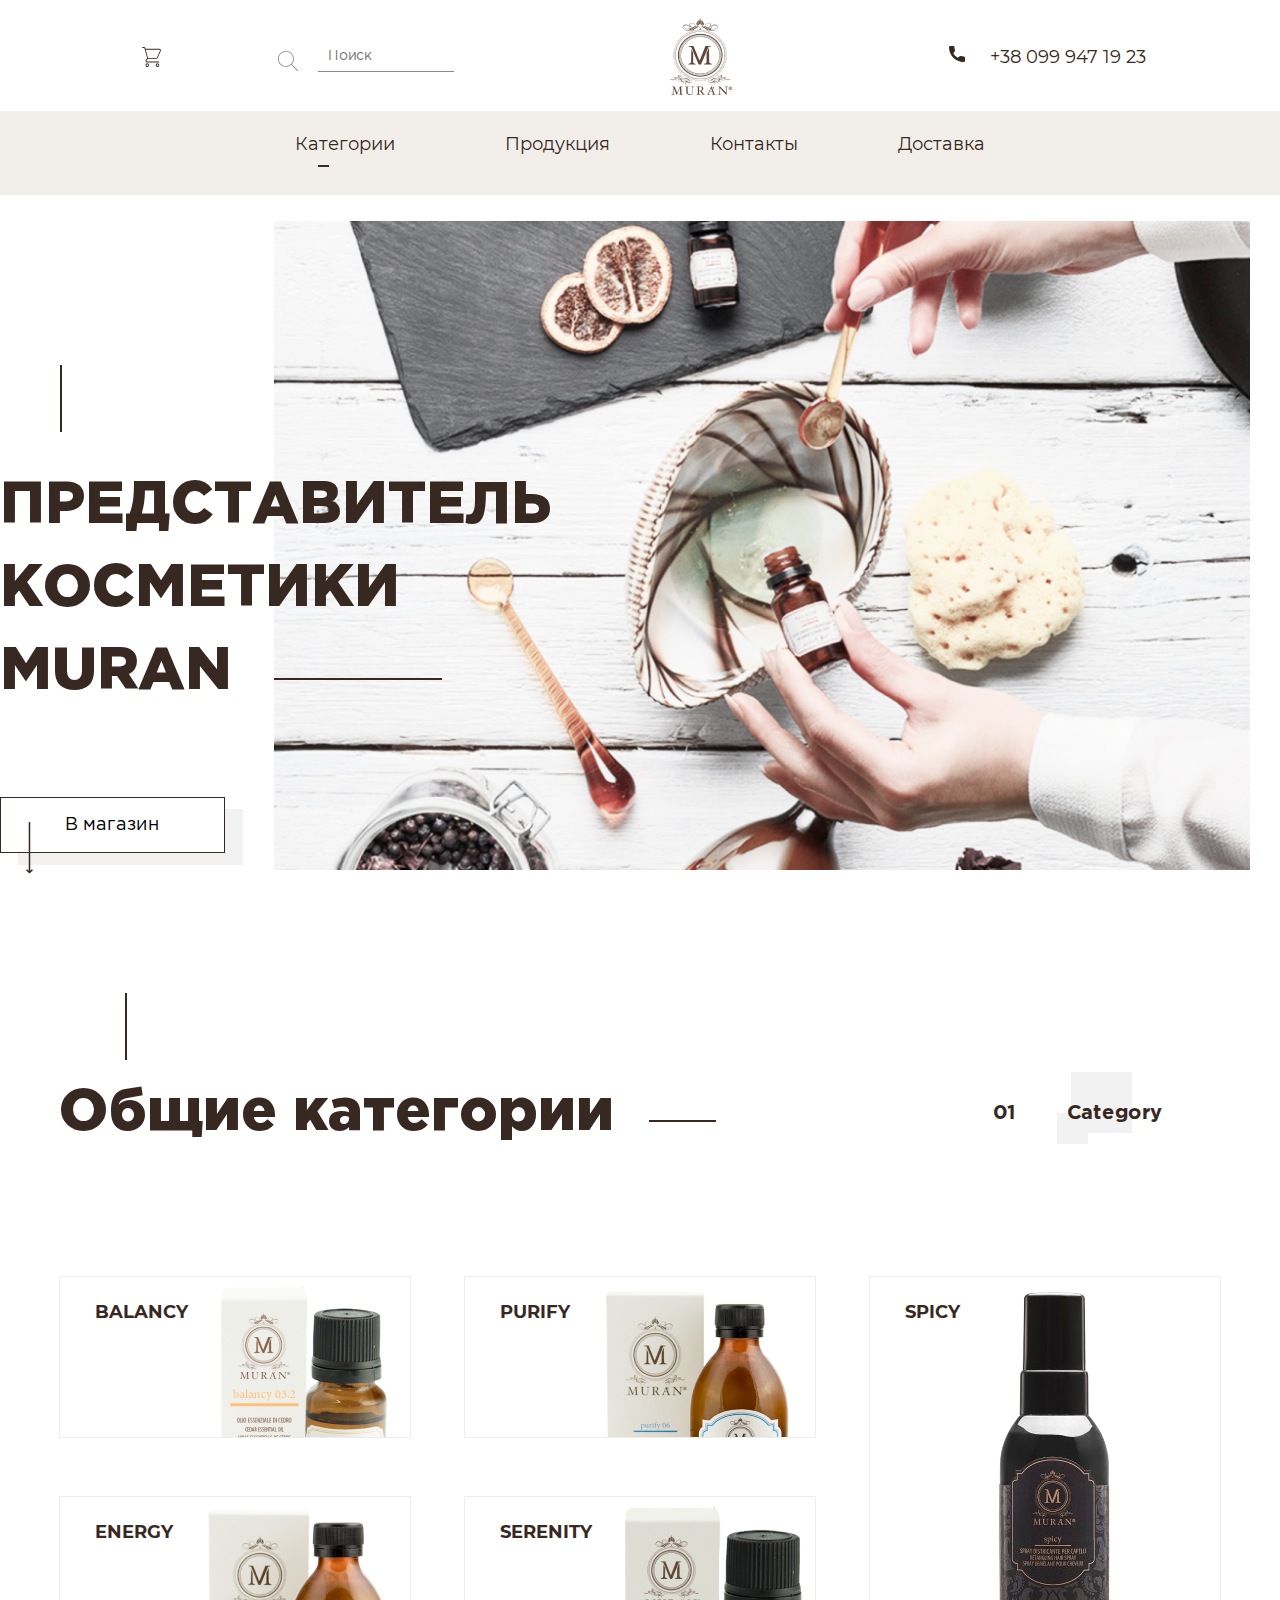
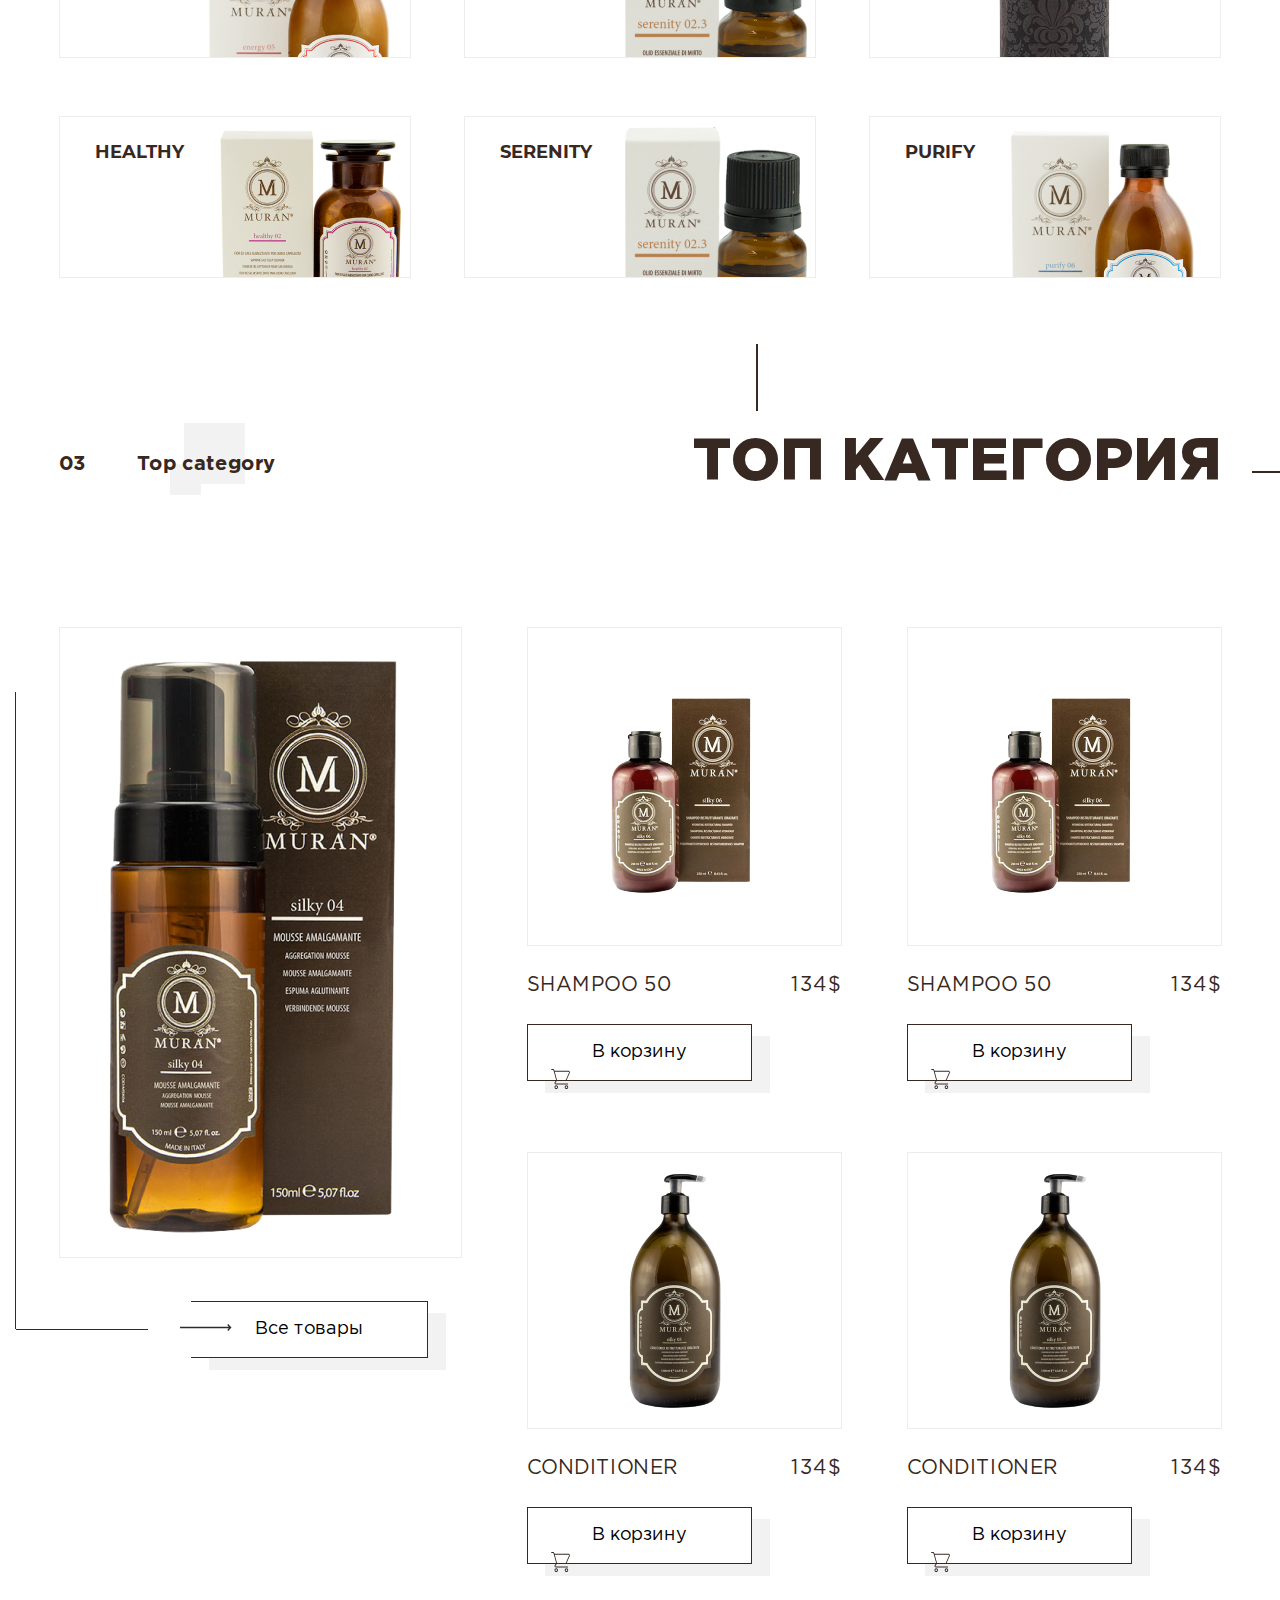
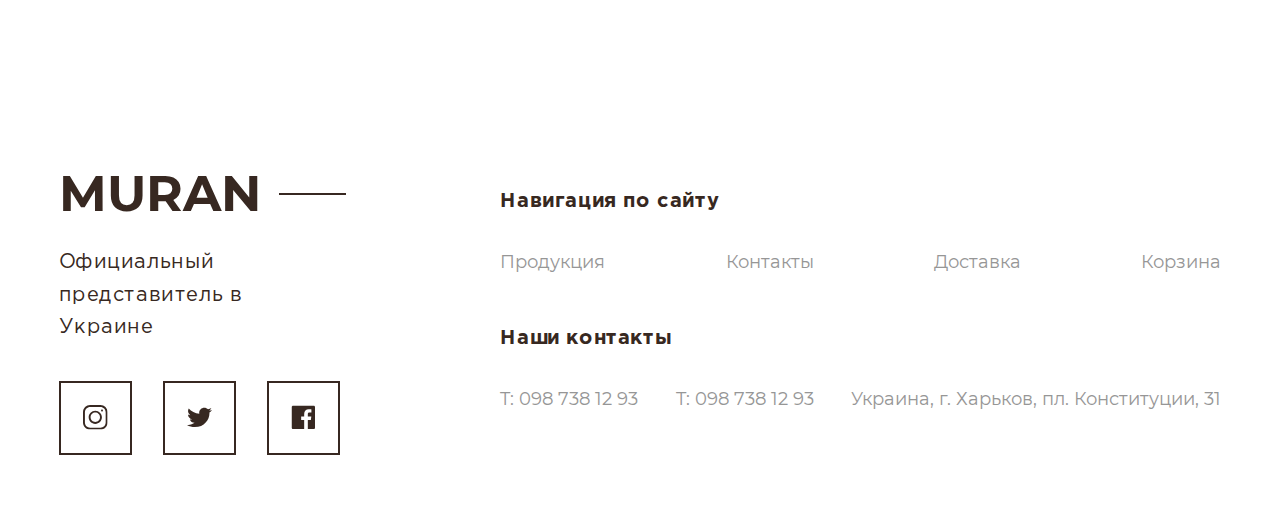
==== app/index.html @ a71546a5 "upd" ====
<!DOCTYPE html>
<html lang="ru">
<head>
  <meta charset="UTF-8">
  <meta name="viewport" content="width=device-width">
  <meta http-equiv="x-ua-compatible" content="ie=edge">
  <meta name="google" content="notranslate">
  <title>Представитель косметики Muran</title>
  <meta name="description" content="Каталог косметики Muran: широкий ассортимент, лучшие цены, бесплатная доставка."/>
  <link rel="apple-touch-icon" sizes="57x57" href="images/favicon/apple-touch-icon-57x57.png" data-mce-href="images/favicon/apple-touch-icon-57x57.png">
  <link rel="apple-touch-icon" sizes="60x60" href="images/favicon/apple-touch-icon-60x60.png" data-mce-href="images/favicon/apple-touch-icon-60x60.png">
  <link rel="apple-touch-icon" sizes="72x72" href="images/favicon/apple-touch-icon-72x72.png" data-mce-href="images/favicon/apple-touch-icon-72x72.png">
  <link rel="apple-touch-icon" sizes="76x76" href="images/favicon/apple-touch-icon-76x76.png" data-mce-href="images/favicon/apple-touch-icon-76x76.png">
  <link rel="apple-touch-icon" sizes="114x114" href="images/favicon/apple-touch-icon-114x114.png" data-mce-href="images/favicon/apple-touch-icon-114x114.png">
  <link rel="apple-touch-icon" sizes="120x120" href="images/favicon/apple-touch-icon-120x120.png" data-mce-href="images/favicon/apple-touch-icon-120x120.png">
  <link rel="apple-touch-icon" sizes="144x144" href="images/favicon/apple-touch-icon-144x144.png" data-mce-href="images/favicon/apple-touch-icon-144x144.png">
  <link rel="apple-touch-icon" sizes="152x152" href="images/favicon/apple-touch-icon-152x152.png" data-mce-href="images/favicon/apple-touch-icon-152x152.png">
  <link rel="apple-touch-icon" sizes="180x180" href="images/favicon/apple-touch-icon-180x180.png" data-mce-href="images/favicon/apple-touch-icon-180x180.png">
  <link rel="icon" type="image/png" href="images/favicon/favicon-32x32.png" sizes="32x32" data-mce-href="images/favicon/favicon-32x32.png">
  <link rel="icon" type="image/png" href="images/favicon/android-chrome-192x192.png" sizes="192x192" data-mce-href="images/favicon/android-chrome-192x192.png">
  <link rel="icon" type="image/png" href="images/favicon/favicon-96x96.png" sizes="96x96" data-mce-href="images/favicon/favicon-96x96.png">
  <link rel="icon" type="image/png" href="images/favicon/favicon-16x16.png" sizes="16x16" data-mce-href="images/favicon/favicon-16x16.png">
  <link rel="stylesheet" href="css/style.min.css">
  </head>
<body>
<header class="header" id="header">
<div class="header__inner">
  <div class="header__cart"></div>
  <div class="header__search">
    <input type="search" placeholder="Поиск">
  </div>
  <div class="header__logo"></div>
  <div class="header__phone"><a href="tel:+38 0999471923">+38 099 947 19 23</a></div>
</div>
<nav class="menu">
  <ul class="menu__list">
    <li class="menu__list-item  menu__sublist-link"><a href="">Категории</a>
      <ul class="menu__sublist">
        <li><a href="/balancy.html">BALANCY</a></li>
        <li><a href="#">PURIFY</a></li>
        <li><a href="#">ENERGY</a></li>
        <li><a href="#">HEALTHY</a></li>
        <li><a href="#">SERENITY</a></li>
    </ul>
    </li>
    <li class="menu__list-item"><a href="">Продукция</a></li>
    <li class="menu__list-item"><a href="contacts.html">Контакты</a></li>
    <li class="menu__list-item"><a href="delivery.html">Доставка</a></li>
  </ul>
</nav>
</header>
<main class="main">
<section class="first-screen">
  <div class="first-screen__container">
    <img class="first-screen__image" src="images/main-slider.png" alt="Muran">
    <div class="first-screen__inner">
      <div class="first-screen__title">
        <h1>ПРЕДСТАВИТЕЛЬ КОСМЕТИКИ MURAN</h1>
      </div>
      <button class="btn first-screen__btn">В магазин</button>
    </div>  
  </div>
</section>
<section class="categories">
  <div class="container">
    <div class="categories__title-h2">
      <h2>Общие категории</h2>
      <div class="subtitle-h2"><span>01</span>Category</div>
    </div>
    <div class="product-lines-list">
      <div class="product-lines-list__item">
        <div class="product-lines-list__item-title">BALANCY</div>
        <div class="product-lines-list__item-image">
          <img src="images/product-balancy.png" alt="Balancy">
        </div>
      </div>
      <div class="product-lines-list__item">
        <div class="product-lines-list__item-title">PURIFY</div>
        <div class="product-lines-list__item-image">
          <img src="images/product-purify.png" alt="PURIFY">
        </div>
      </div>
      <div class="product-lines-list__item spicy">
        <div class="product-lines-list__item-title">SPICY</div>
        <div class="product-lines-list__item-image">
          <img src="images/product-spicy.png" alt="SPICY">
        </div>
      </div>
      <div class="product-lines-list__item">
        <div class="product-lines-list__item-title">ENERGY</div>
        <div class="product-lines-list__item-image">
          <img src="images/product-energy.png" alt="ENERGY">
        </div>
      </div>
      <div class="product-lines-list__item">
        <div class="product-lines-list__item-title">SERENITY</div>
        <div class="product-lines-list__item-image">
          <img src="images/product-serenity.png" alt="SERENITY">
        </div>
      </div>
      <div class="product-lines-list__item">
        <div class="product-lines-list__item-title">HEALTHY</div>
        <div class="product-lines-list__item-image">
          <img src="images/product-healthy.png" alt="HEALTHY">
        </div>
      </div>
      <div class="product-lines-list__item">
        <div class="product-lines-list__item-title">SERENITY</div>
        <div class="product-lines-list__item-image">
          <img src="images/product-serenity.png" alt="SERENITY">
        </div>
      </div>
      <div class="product-lines-list__item">
        <div class="product-lines-list__item-title">PURIFY</div>
        <div class="product-lines-list__item-image">
          <img src="images/product-purify.png" alt="PURIFY">
        </div>
      </div>
    </div>
  </div>
</section>
<section class="top-category">
  <div class="container">
    <div class="top-category__title-h2">
      <h2>ТОП КАТЕГОРИЯ</h2>
      <div class="subtitle-h2"><span>03</span>Top category</div>
    </div>
    <div class="top-products-list">
      <div class="top-products-list__item grid-item-a">
        <div class="top-products-list__item-image">
          <img src="images/product-silky.png" alt="SHAMPOO">
        </div>
        <div class="top-products-list__item-info"></div>
        <button class="btn top-products-list__item-btn-all-products">Все товары</button>
      </div>
      <div class="top-products-list__item grid-item-b">
        <div class="top-products-list__item-image">
          <img src="images/product-shampoo.png" alt="SHAMPOO">
        </div>
        <div class="top-products-list__item-info">
          <div class="top-products-list__item-title">SHAMPOO 50</div>
          <div class="top-products-list__item-price">134$</div>
        </div>
        <button class="btn top-products-list__item-btn">В корзину</button>
      </div>
      <div class="top-products-list__item grid-item-c">
        <div class="top-products-list__item-image">
          <img src="images/product-shampoo.png" alt="SHAMPOO">
        </div>
        <div class="top-products-list__item-info">
          <div class="top-products-list__item-title">SHAMPOO 50</div>
          <div class="top-products-list__item-price">134$</div>
        </div>
        <button class="btn top-products-list__item-btn">В корзину</button>
      </div>
      <div class="top-products-list__item grid-item-d">
        <div class="top-products-list__item-image">
          <img src="images/product-conditioner.png" alt="SHAMPOO">
        </div>
        <div class="top-products-list__item-info">
          <div class="top-products-list__item-title">conditioner</div>
          <div class="top-products-list__item-price">134$</div>
        </div>
        <button class="btn top-products-list__item-btn">В корзину</button>
      </div>
      <div class="top-products-list__item grid-item-f">
        <div class="top-products-list__item-image">
          <img src="images/product-conditioner.png" alt="SHAMPOO">
        </div>
        <div class="top-products-list__item-info">
          <div class="top-products-list__item-title">conditioner</div>
          <div class="top-products-list__item-price">134$</div>
        </div>
        <button class="btn top-products-list__item-btn">В корзину</button>
      </div>
    </div>
  </div> 
</section>
</main>
<footer class="footer">
  <div class="container">
    <div class="footer__inner">
      <div class="footer__info">
        <div class="footer__info-title">MURAN</div>
        <div class="footer__info-subtitle">Официальный представитель в Украине</div>
        <ul class="footer__info-social-links">
          <li class="footer__info-social-links-item"> <img src="images/instagram-logo.svg" alt="instagram logo"></li>
          <li class="footer__info-social-links-item"> <img src="images/twitter-logo.svg" alt="twitter logo"></li>
          <li class="footer__info-social-links-item"> <img src="images/facebook-logo.svg" alt="facebook logo"></li>
        </ul>
      </div>
      <div class="footer__nav">
        <div class="footer__nav-title">Навигация по сайту</div>
        <ul class="footer__nav-links">
          <li class="footer__nav-links-item"><a href="#">Продукция</a></li>
          <li class="footer__nav-links-item"><a href="contacts.html">Контакты</a></li>
          <li class="footer__nav-links-item"><a href="delivery.html">Доставка</a></li>
          <li class="footer__nav-links-item"><a href="#">Корзина</a></li>
        </ul>
        <div class="footer__nav-title">Наши контакты</div>
        <ul class="footer__nav-links">
          <li class="footer__nav-links-item"><a href="tel:+0987381293">T: 098 738 12 93</a></li>
          <li class="footer__nav-links-item"><a href="tel:+09873812933">T: 098 738 12 93</a></li>
          <li class="footer__nav-links-item">Украина, г. Харьков, пл. Конституции, 31</li>
        </ul>
      </div>
    </div>
  </div>
</footer>
<script src="https://ajax.googleapis.com/ajax/libs/jquery/3.5.1/jquery.min.js"></script>
<script src="js/main.min.js"></script>
</body>
</html>
---- app/css/style.min.css ----
@font-face{font-family:'Montserrat';src:url("../fonts/Montserrat/Montserrat-Light.woff2") format("woff2"),url("../fonts/Montserrat/Montserrat-Light.woff") format("woff"),url("../fonts/Montserrat/Montserrat-Light.ttf") format("ttf");font-weight:300;font-style:normal;font-display:swap}@font-face{font-family:'Montserrat';src:url("../fonts/Montserrat/Montserrat-Regular.woff2") format("woff2"),url("../fonts/Montserrat/Montserrat-Regular.woff") format("woff"),url("../fonts/Montserrat/Montserrat-Regular.ttf") format("ttf");font-weight:400;font-style:normal;font-display:swap}@font-face{font-family:'Montserrat';src:url("../fonts/Montserrat/Montserrat-Bold.woff2") format("woff2"),url("../fonts/Montserrat/Montserrat-Bold.woff") format("woff"),url("../fonts/Montserrat/Montserrat-Bold.ttf") format("ttf");font-weight:700;font-style:normal;font-display:swap}@font-face{font-family:'GothamPro';src:url("../fonts/GothamPro/GothamPro.woff2") format("woff2"),url("../fonts/GothamPro/GothamPro.woff") format("woff"),url("../fonts/GothamPro/GothamPro.ttf") format("ttf");font-weight:400;font-style:normal;font-display:swap}@font-face{font-family:'GothamPro';src:url("../fonts/GothamPro/GothamPro-Bold.woff2") format("woff2"),url("../fonts/GothamPro/GothamPro-Bold.woff") format("woff"),url("../fonts/GothamPro/GothamPro-Bold.ttf") format("ttf");font-weight:700;font-style:normal;font-display:swap}@font-face{font-family:'GothamPro';src:url("../fonts/GothamPro/GothamPro-Black.woff2") format("woff2"),url("../fonts/GothamPro/GothamPro-Black.woff") format("woff"),url("../fonts/GothamPro/GothamPro-Black.ttf") format("ttf");font-weight:900;font-style:normal;font-display:swap}.breadcrumb__item,.header__phone,.menu,.footer__nav-links{font-family:'Montserrat', sans-serif;font-weight:400}.menu__sublist li:hover,.product-lines-list__item-title,.footer__info-title{font-family:'Montserrat', sans-serif;font-weight:700}body,.footer__info-subtitle{font-family:'GothamPro', sans-serif;font-weight:400}.subtitle-h2,.footer__nav-title{font-family:'GothamPro', sans-serif;font-weight:700}h1,h2,.breadcrumb__item_main{font-family:'GothamPro', sans-serif;font-weight:900}body,.footer__nav-links a:hover{color:#372821}/*! normalize.css v8.0.1 | MIT License | github.com/necolas/normalize.css */html{line-height:1.15;-webkit-text-size-adjust:100%}body{margin:0}main{display:block}h1{font-size:2em;margin:0.67em 0}hr{-webkit-box-sizing:content-box;box-sizing:content-box;height:0;overflow:visible}pre{font-family:monospace, monospace;font-size:1em}a{background-color:transparent}abbr[title]{border-bottom:none;text-decoration:underline;-webkit-text-decoration:underline dotted;text-decoration:underline dotted}b,strong{font-weight:bolder}code,kbd,samp{font-family:monospace, monospace;font-size:1em}small{font-size:80%}sub,sup{font-size:75%;line-height:0;position:relative;vertical-align:baseline}sub{bottom:-0.25em}sup{top:-0.5em}img{border-style:none}button,input,optgroup,select,textarea{font-family:inherit;font-size:100%;line-height:1.15;margin:0}button,input{overflow:visible}button,select{text-transform:none}button,[type="button"],[type="reset"],[type="submit"]{-webkit-appearance:button}button::-moz-focus-inner,[type="button"]::-moz-focus-inner,[type="reset"]::-moz-focus-inner,[type="submit"]::-moz-focus-inner{border-style:none;padding:0}button:-moz-focusring,[type="button"]:-moz-focusring,[type="reset"]:-moz-focusring,[type="submit"]:-moz-focusring{outline:1px dotted ButtonText}fieldset{padding:0.35em 0.75em 0.625em}legend{-webkit-box-sizing:border-box;box-sizing:border-box;color:inherit;display:table;max-width:100%;padding:0;white-space:normal}progress{vertical-align:baseline}textarea{overflow:auto}[type="checkbox"],[type="radio"]{-webkit-box-sizing:border-box;box-sizing:border-box;padding:0}[type="number"]::-webkit-inner-spin-button,[type="number"]::-webkit-outer-spin-button{height:auto}[type="search"]{-webkit-appearance:textfield;outline-offset:-2px}[type="search"]::-webkit-search-decoration{-webkit-appearance:none}::-webkit-file-upload-button{-webkit-appearance:button;font:inherit}details{display:block}summary{display:list-item}template{display:none}[hidden]{display:none}.slick-slider{position:relative;display:block;-webkit-box-sizing:border-box;box-sizing:border-box;-webkit-user-select:none;-moz-user-select:none;-ms-user-select:none;user-select:none;-webkit-touch-callout:none;-khtml-user-select:none;-ms-touch-action:pan-y;touch-action:pan-y;-webkit-tap-highlight-color:transparent}.slick-list{position:relative;display:block;overflow:hidden;margin:0;padding:0}.slick-list:focus{outline:none}.slick-list.dragging{cursor:pointer;cursor:hand}.slick-slider .slick-track,.slick-slider .slick-list{-webkit-transform:translate3d(0, 0, 0);-ms-transform:translate3d(0, 0, 0);transform:translate3d(0, 0, 0)}.slick-track{position:relative;top:0;left:0;display:block;margin-left:auto;margin-right:auto}.slick-track:before,.slick-track:after{display:table;content:''}.slick-track:after{clear:both}.slick-loading .slick-track{visibility:hidden}.slick-slide{display:none;float:left;height:100%;min-height:1px}[dir='rtl'] .slick-slide{float:right}.slick-slide img{display:block}.slick-slide.slick-loading img{display:none}.slick-slide.dragging img{pointer-events:none}.slick-initialized .slick-slide{display:block}.slick-loading .slick-slide{visibility:hidden}.slick-vertical .slick-slide{display:block;height:auto;border:1px solid transparent}.slick-arrow.slick-hidden{display:none}html{-webkit-box-sizing:border-box;box-sizing:border-box;width:100%}*,*:before,*:after{-webkit-box-sizing:inherit;box-sizing:inherit}body{background:#fff;font-size:18px}a{text-decoration:none;color:inherit}p{line-height:216.9%}ul,li{list-style-type:none;margin:0;padding:0}li>a:after{content:url(../images/list-decoration.svg);position:relative;top:-4px;right:-23px}li>a:only-child:after{content:''}h1,h2,h3,h4,h5,h6{margin:0;font-size:inherit}h1{font-size:59px;line-height:141.4%}h2{font-size:59px;line-height:125.4%;position:relative;display:inline-block}h2::before{content:'';width:2px;height:67px;background:#372821;position:absolute;top:-113%;left:12%}h2::after{content:'';width:67px;height:2px;background:#372821;position:absolute;bottom:38%;right:-18.5%}.subtitle-h2{float:right;font-size:20px;position:relative;margin-right:60px}.subtitle-h2:before{content:url(../images/title-h2-decoraion.svg);position:absolute;z-index:-1;top:-30px;right:30px}.subtitle-h2 span{margin-right:51px}.container{max-width:1223px;margin:0 auto;padding:0 30px}.btn{padding:17px 64px;background-color:#fff;border:1px solid #372821;cursor:pointer;position:relative;-webkit-box-shadow:18px 12px 0 #F2F2F2;box-shadow:18px 12px 0 #F2F2F2;-webkit-transition:all 0.5s;-o-transition:all 0.5s;transition:all 0.5s}.btn::before{content:"";position:absolute;width:39px;height:1px;left:14px;top:53.5px;background-color:#fff}.btn:hover::before{background-color:#F2F2F2}.btn:focus{outline:none}.btn:hover{outline:none;-webkit-box-shadow:0px 0px 0 #F2F2F2;box-shadow:0px 0px 0 #F2F2F2;background-color:#F2F2F2}.breadcrumb{background-image:url(../images/breadcrumb-bg.png);background-repeat:no-repeat;background-position:right;height:183px}.breadcrumb__inner{max-width:1223px;margin:0 auto;padding:69px 0px 56px 30px}.breadcrumb__list li{display:inline;padding-right:27px}.breadcrumb__item{font-size:20px;line-height:24px}.breadcrumb__item::before{content:"/";position:relative;right:8px}.breadcrumb__item_main{font-size:45px;line-height:125.4%}.contacts-main-content{padding:65px 0 187px 30px}.contacts-map__inner{display:-webkit-box;display:-ms-flexbox;display:flex;padding:70px 0 70px}.contacts-map__map{width:50%;height:342px;background-color:#000;margin-right:120px}.contacts-map__info{font-size:14px}.contacts-map__info-inner{display:-webkit-box;display:-ms-flexbox;display:flex;-webkit-box-align:center;-ms-flex-align:center;align-items:center;margin-bottom:50px}.contacts-map__info-img{background:url(../images/watch.svg) no-repeat;width:39px;height:39px;margin-right:25px}.contacts-map__info-text{border-left:1px solid #372821;padding-left:25px}.delivery-main-content{padding:65px 0 35px 30px}.category-page{padding:110px 0 110px 30px}.category-page__title-h2{font-size:35px;line-height:142.9%;margin-bottom:120px}.category-page__title-h2::before{content:'';width:2px;height:34px;background:#372821;position:absolute;top:-88%;left:7%}.category-page__title-h2::after{content:'';width:67px;height:2px;background:#372821;position:absolute;bottom:42%;right:-51.5%}.category-products-list{display:-ms-grid;display:grid;-ms-grid-columns:1fr 1fr 1fr;grid-template-columns:1fr 1fr 1fr;-ms-grid-rows:1fr 1fr 1fr;grid-template-rows:1fr 1fr 1fr;gap:50px 65px}#header{-webkit-transition:top 0.3s;-o-transition:top 0.3s;transition:top 0.3s}.header{position:fixed;z-index:2;width:100%;background-color:#fff}.header__inner{display:-webkit-box;display:-ms-flexbox;display:flex;-webkit-box-align:center;-ms-flex-align:center;align-items:center;-webkit-box-pack:justify;-ms-flex-pack:justify;justify-content:space-between;padding-top:18px;padding-bottom:16px;max-width:1012px;margin:0 auto}.header__cart{background-image:url(../images/cart.svg);background-repeat:no-repeat;width:19px;height:20px;cursor:pointer;margin-left:8px}.header__search{position:relative;margin-left:-60px}.header__search::after{content:url(../images/search.svg);background-repeat:no-repeat;width:20px;height:20px;position:absolute;left:-40px;top:9px}.header input{width:136px;height:30px;background:#FFFFFF;border-bottom:1px solid #888888;border-top:none;border-right:none;border-left:none;font-size:14px;line-height:15px;padding:4px 10px;cursor:pointer}.header input:focus{outline:none}.header__logo{background-image:url(../images/logo.png);background-repeat:no-repeat;width:62px;height:77px}.header__phone{background-image:url(../images/phone.svg);background-repeat:no-repeat;cursor:pointer;white-space:nowrap;padding-left:41px;line-height:22px}.menu{background:#F2EFEB}.menu__list{display:-webkit-box;display:-ms-flexbox;display:flex;-webkit-box-pack:center;-ms-flex-pack:center;justify-content:center}.menu__list-item{border-top:3px solid #F2EFEB;max-width:210px}.menu__list-item a{padding:20px 50px;display:inline-block}.menu__list-item:hover{border-top:3px solid #372821;-webkit-transition:0.5s;-o-transition:0.5s;transition:0.5s}.menu__sublist{position:absolute;background-color:#fff;top:60px;-webkit-box-shadow:0px 4px 24px rgba(0,0,0,0.1);box-shadow:0px 4px 24px rgba(0,0,0,0.1);min-width:208px;display:none;letter-spacing:0.02rem}.menu__sublist li:hover{background:#F8F8F8}.menu__sublist li a{display:block;padding:20px 0 20px 50px}.menu__sublist-link{position:relative;display:inline-block}.menu__sublist-link:hover .menu__sublist{display:block}.menu__sublist-link:hover{background:#fff}.main{padding-top:221px}.first-screen__container{max-width:1400px;margin:0 auto;padding:0 30px;display:-webkit-box;display:-ms-flexbox;display:flex;-webkit-box-orient:horizontal;-webkit-box-direction:reverse;-ms-flex-direction:row-reverse;flex-direction:row-reverse;position:relative}.first-screen__image{width:80%}.first-screen__inner{max-width:548px;padding-top:244px;padding-bottom:94px;position:absolute;left:0}.first-screen__title h1{margin-bottom:82px;position:relative}.first-screen__title h1::after{content:'';width:168px;height:2px;background:#372821;position:absolute;bottom:14%;left:50%}.first-screen__title h1::before{content:'';width:2px;height:67px;background:#372821;position:absolute;top:-40%;left:11%}.first-screen__btn::after{content:url(../images/arrow-down.svg);position:absolute;left:25px;top:24px}.categories{padding-top:207px;padding-bottom:149px}.categories__title-h2{display:-webkit-box;display:-ms-flexbox;display:flex;-webkit-box-align:center;-ms-flex-align:center;align-items:center;-webkit-box-pack:justify;-ms-flex-pack:justify;justify-content:space-between;margin-bottom:126px}.product-lines-list{display:-ms-grid;display:grid;-ms-grid-columns:352px 53px 352px 53px 352px;grid-template-columns:352px 352px 352px;-ms-grid-rows:162px 58px 162px 58px 162px;grid-template-rows:162px 162px 162px;gap:58px 53px;grid-template-areas:". . spicy" ". . spicy" ". . ."}.product-lines-list .spicy{-ms-grid-row:1;-ms-grid-row-span:3;-ms-grid-column:5;grid-area:spicy}.product-lines-list .spicy:after{content:'';background-color:#F3F0EC}.product-lines-list__item{border:0.4px solid #EDEDED;display:-webkit-box;display:-ms-flexbox;display:flex;-webkit-box-pack:start;-ms-flex-pack:start;justify-content:flex-start;cursor:pointer;position:relative;overflow:hidden}.product-lines-list__item:after{content:'';position:absolute;top:100%;left:0px;width:100%;height:100%;background-image:url(../images/product-bg.png);background-repeat:no-repeat;background-position:center;background-size:120%;-webkit-transition:0.5s;-o-transition:0.5s;transition:0.5s;z-index:-1}.product-lines-list__item:hover:after{top:0px}.product-lines-list__item-title{margin:25px 33px 0 35px;position:relative;height:22px;-webkit-transition:all 0.6s;-o-transition:all 0.6s;transition:all 0.6s}.product-lines-list__item-title:after{content:'';left:0;bottom:-6px;width:0;height:2px;background:#372821;position:absolute;-webkit-transition:all 0.3s;-o-transition:all 0.3s;transition:all 0.3s}.product-lines-list__item-title:hover:after{width:100%;left:0;background:#372821}.product-lines-list__item-image{position:relative;top:10px}.product-lines-list__item-image:hover{top:-20px;-webkit-transition:all 0.6s;-o-transition:all 0.6s;transition:all 0.6s}.top-category__title-h2{display:-webkit-box;display:-ms-flexbox;display:flex;-webkit-box-align:center;-ms-flex-align:center;align-items:center;-webkit-box-pack:justify;-ms-flex-pack:justify;justify-content:space-between;-webkit-box-orient:horizontal;-webkit-box-direction:reverse;-ms-flex-direction:row-reverse;flex-direction:row-reverse;margin-bottom:126px}.grid-item-a{-ms-grid-row:1;-ms-grid-row-span:5;-ms-grid-column:1;grid-area:grid-item-a;position:relative}.grid-item-a::before{content:'';height:86.3%;width:1px;background-color:#372821;position:absolute;left:-44px;top:65px}.grid-item-a::after{content:'';height:1px;width:33%;background-color:#372821;position:absolute;left:-43px;bottom:35px}.grid-item-b{-ms-grid-row:1;-ms-grid-row-span:3;-ms-grid-column:3;grid-area:grid-item-b}.grid-item-d{-ms-grid-row:5;-ms-grid-row-span:3;-ms-grid-column:3;grid-area:grid-item-d}.grid-item-f{-ms-grid-row:5;-ms-grid-row-span:3;-ms-grid-column:5;grid-area:grid-item-f}.grid-item-c{-ms-grid-row:1;-ms-grid-row-span:3;-ms-grid-column:5;grid-area:grid-item-c}.top-products-list{display:-ms-grid;display:grid;-ms-grid-columns:1fr 65px 1fr 65px 1fr;grid-template-columns:1fr 1fr 1fr;-ms-grid-rows:1fr 50px 1fr 50px 1fr 50px 1fr;grid-template-rows:1fr 1fr 1fr 1fr;gap:50px 65px;grid-template-areas:"grid-item-a grid-item-b grid-item-c" "grid-item-a grid-item-b grid-item-c" "grid-item-a grid-item-d grid-item-f" ". grid-item-d grid-item-f"}.top-products-list__item-image{border:1px solid #EDEDED;text-align:center;cursor:pointer;position:relative;overflow:hidden}.top-products-list__item-image::before{content:url(../images/eye.svg);position:absolute;right:0;top:0;opacity:0}.top-products-list__item-image:after{content:'';position:absolute;top:100%;left:0px;width:100%;height:100%;background-image:url(../images/top-product-bg.png);background-repeat:no-repeat;background-position:center;background-size:120%;-webkit-transition:0.5s;-o-transition:0.5s;transition:0.5s;z-index:-1}.top-products-list__item-image:hover:after{top:0px}.top-products-list__item-image:hover::before{-webkit-transition:1.5s;-o-transition:1.5s;transition:1.5s;opacity:1}.top-products-list__item-info{display:-webkit-box;display:-ms-flexbox;display:flex;-webkit-box-pack:justify;-ms-flex-pack:justify;justify-content:space-between;padding-top:25px;padding-bottom:25px}.top-products-list__item-title{text-transform:uppercase;font-size:20px;line-height:141.4%;letter-spacing:0.03em}.top-products-list__item-price{text-transform:uppercase;font-size:20px;line-height:141.4%;letter-spacing:0.03em}.top-products-list__item-btn::after{content:url(../images/cart.svg);position:absolute;left:23px;top:44px}.top-products-list__item-btn-all-products{border-left:none;position:relative;left:132px;bottom:7px}.top-products-list__item-btn-all-products::after{content:url(../images/arrow-right.svg);position:absolute;left:-11px;top:14px}.top-products-list__item-btn-all-products::before{content:none}.footer{padding-top:136px;padding-bottom:50px}.footer__inner{display:-webkit-box;display:-ms-flexbox;display:flex}.footer__info{-ms-flex-preferred-size:38%;flex-basis:38%}.footer__info-title{font-size:50px;line-height:61px;margin-bottom:22px;position:relative}.footer__info-title::after{content:'';width:67px;height:2px;background:#372821;position:absolute;bottom:48%;left:50%}.footer__info-subtitle{font-size:20px;line-height:163.9%;letter-spacing:0.03em;margin-bottom:37px;max-width:277px}.footer__info-social-links{display:-webkit-box;display:-ms-flexbox;display:flex;-webkit-box-align:center;-ms-flex-align:center;align-items:center}.footer__info-social-links-item{padding:22px 22px 17px 22px;border:2px solid #372821;margin-right:31px;position:relative;cursor:pointer}.footer__info-social-links-item:last-child{margin-right:0}.footer__info-social-links-item img{width:25px;height:25px}.footer__info-social-links-item::before{content:'';position:absolute;width:30px;height:2px;left:14px;top:68px;background-color:#fff}.footer__nav{-ms-flex-preferred-size:62%;flex-basis:62%}.footer__nav-title{font-size:20px;line-height:163.9%;letter-spacing:0.03em;margin-bottom:34px;margin-top:22px}.footer__nav-links{display:-webkit-box;display:-ms-flexbox;display:flex;margin-bottom:50px;color:#969696;-webkit-box-pack:justify;-ms-flex-pack:justify;justify-content:space-between}
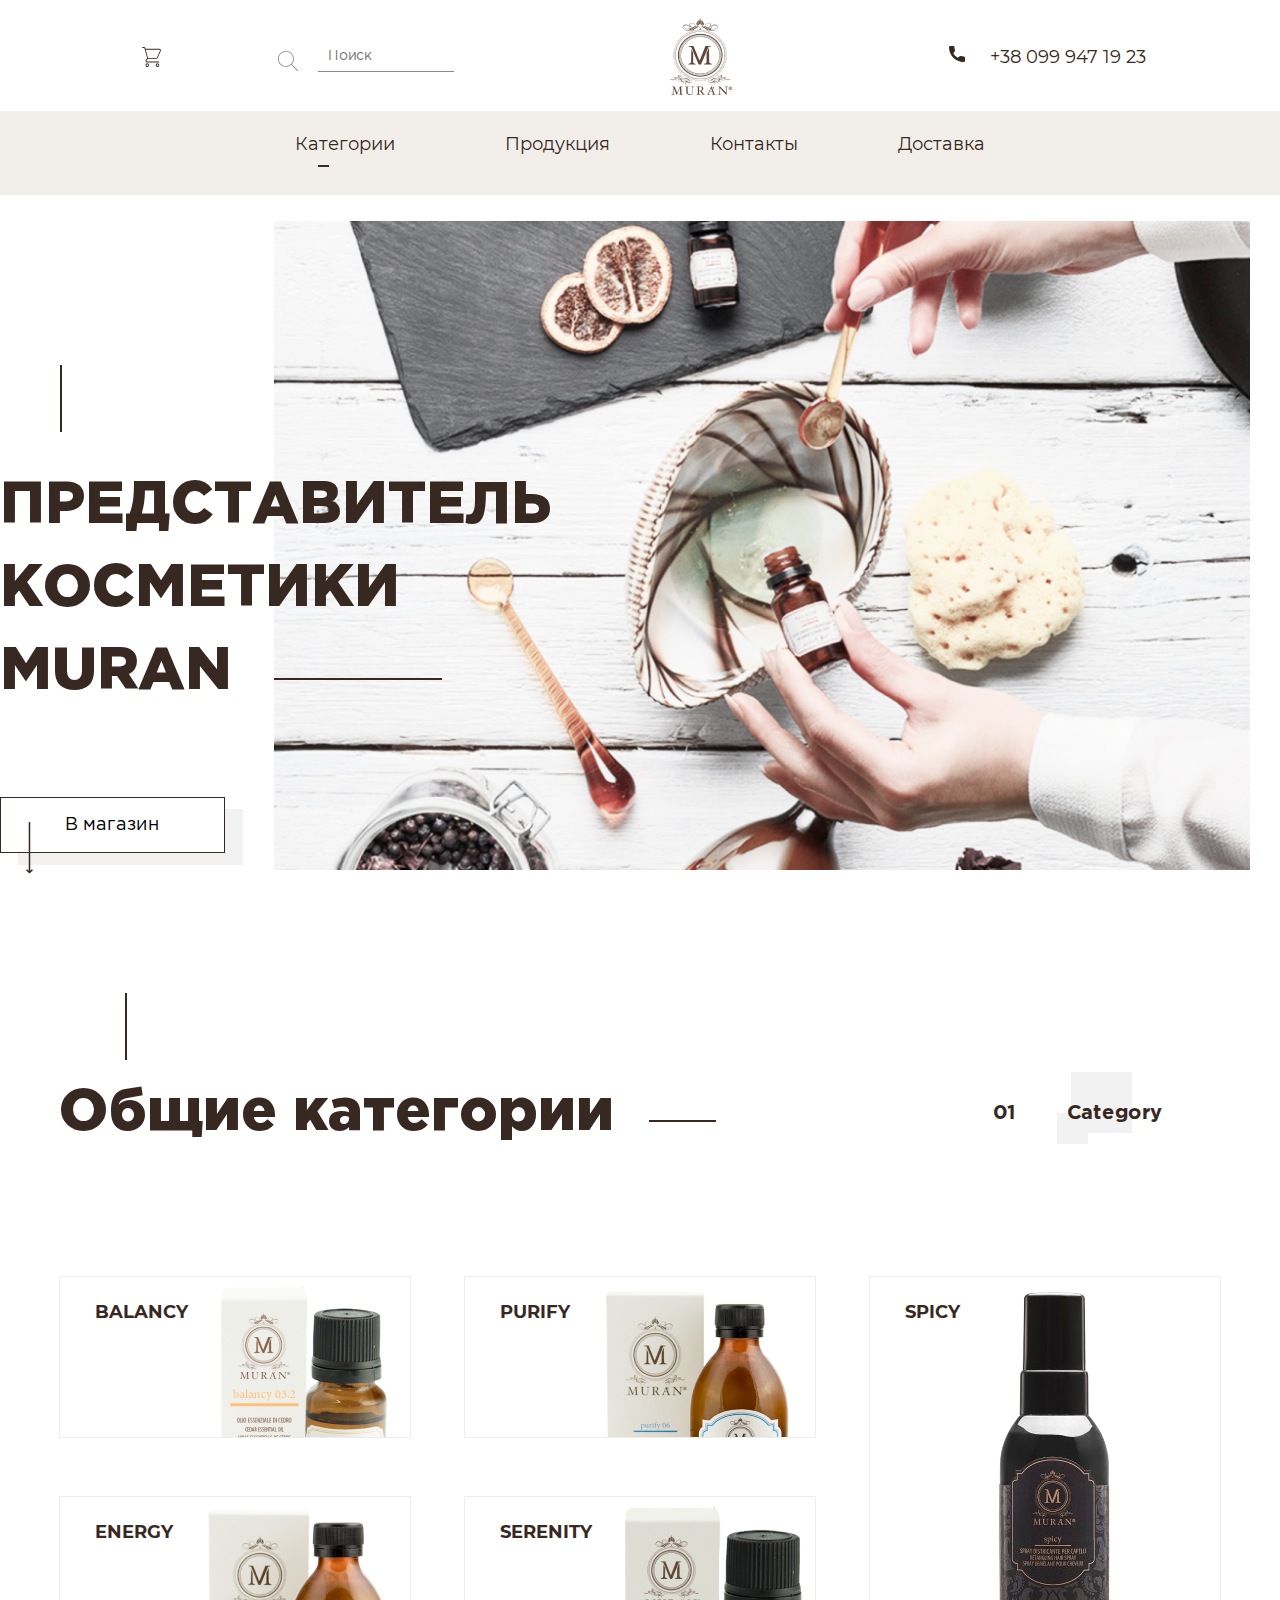
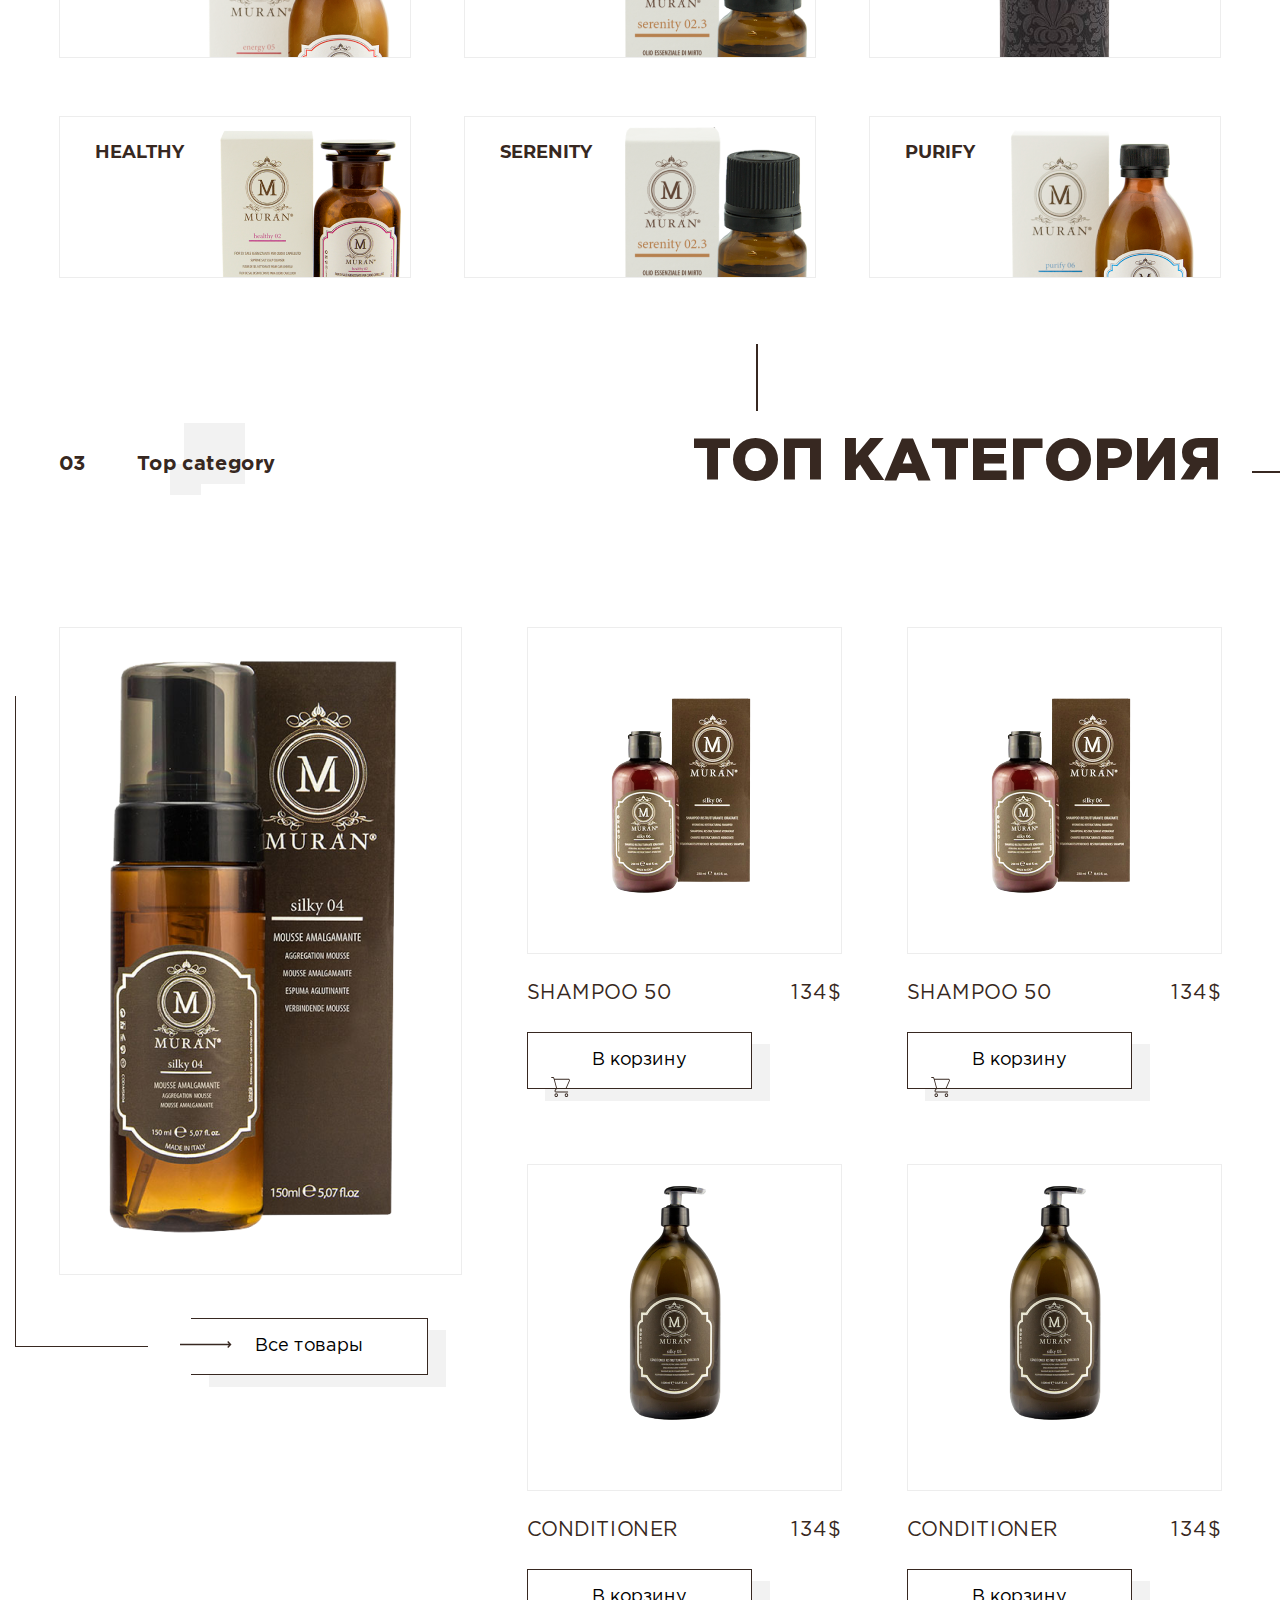
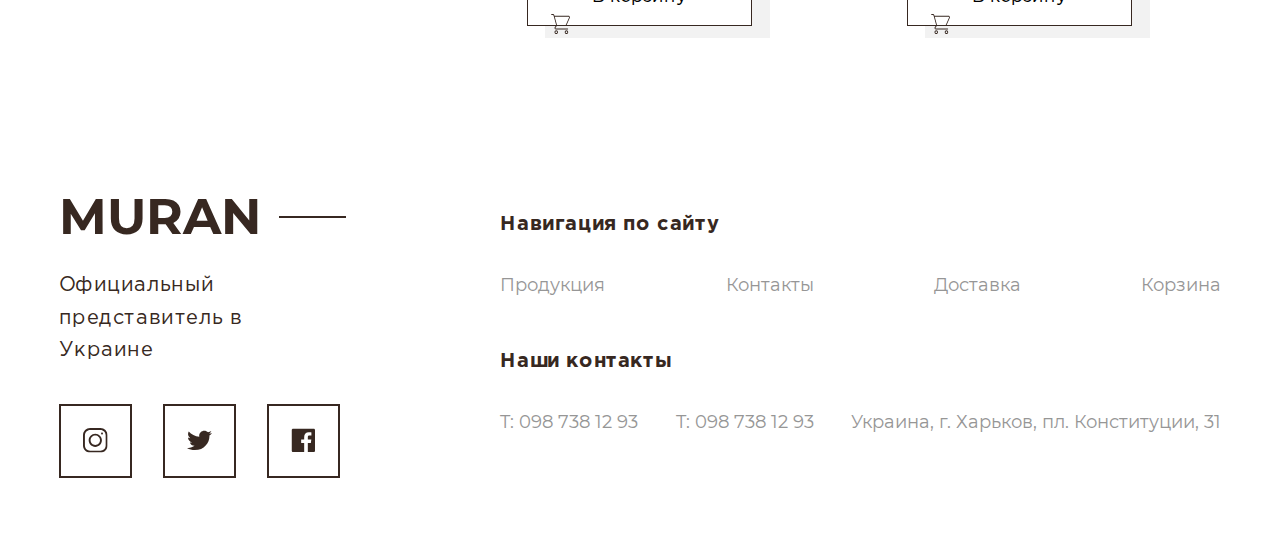
==== commit a1bb50a3: "upd" ====
--- a/app/index.html
+++ b/app/index.html
@@ -127,7 +127,7 @@
     </div>
     <div class="top-products-list">
       <div class="top-products-list__item grid-item-a">
-        <div class="top-products-list__item-image">
+        <div class="top-products-list__item-image top-products-list__item-image_big">
           <img src="images/product-silky.png" alt="SHAMPOO">
         </div>
         <div class="top-products-list__item-info"></div>
--- a/app/css/style.min.css
+++ b/app/css/style.min.css
@@ -1,6 +1,6 @@
-@font-face{font-family:'Montserrat';src:url("../fonts/Montserrat/Montserrat-Light.woff2") format("woff2"),url("../fonts/Montserrat/Montserrat-Light.woff") format("woff"),url("../fonts/Montserrat/Montserrat-Light.ttf") format("ttf");font-weight:300;font-style:normal;font-display:swap}@font-face{font-family:'Montserrat';src:url("../fonts/Montserrat/Montserrat-Regular.woff2") format("woff2"),url("../fonts/Montserrat/Montserrat-Regular.woff") format("woff"),url("../fonts/Montserrat/Montserrat-Regular.ttf") format("ttf");font-weight:400;font-style:normal;font-display:swap}@font-face{font-family:'Montserrat';src:url("../fonts/Montserrat/Montserrat-Bold.woff2") format("woff2"),url("../fonts/Montserrat/Montserrat-Bold.woff") format("woff"),url("../fonts/Montserrat/Montserrat-Bold.ttf") format("ttf");font-weight:700;font-style:normal;font-display:swap}@font-face{font-family:'GothamPro';src:url("../fonts/GothamPro/GothamPro.woff2") format("woff2"),url("../fonts/GothamPro/GothamPro.woff") format("woff"),url("../fonts/GothamPro/GothamPro.ttf") format("ttf");font-weight:400;font-style:normal;font-display:swap}@font-face{font-family:'GothamPro';src:url("../fonts/GothamPro/GothamPro-Bold.woff2") format("woff2"),url("../fonts/GothamPro/GothamPro-Bold.woff") format("woff"),url("../fonts/GothamPro/GothamPro-Bold.ttf") format("ttf");font-weight:700;font-style:normal;font-display:swap}@font-face{font-family:'GothamPro';src:url("../fonts/GothamPro/GothamPro-Black.woff2") format("woff2"),url("../fonts/GothamPro/GothamPro-Black.woff") format("woff"),url("../fonts/GothamPro/GothamPro-Black.ttf") format("ttf");font-weight:900;font-style:normal;font-display:swap}.breadcrumb__item,.header__phone,.menu,.footer__nav-links{font-family:'Montserrat', sans-serif;font-weight:400}.menu__sublist li:hover,.product-lines-list__item-title,.footer__info-title{font-family:'Montserrat', sans-serif;font-weight:700}body,.footer__info-subtitle{font-family:'GothamPro', sans-serif;font-weight:400}.subtitle-h2,.footer__nav-title{font-family:'GothamPro', sans-serif;font-weight:700}h1,h2,.breadcrumb__item_main{font-family:'GothamPro', sans-serif;font-weight:900}body,.footer__nav-links a:hover{color:#372821}/*! normalize.css v8.0.1 | MIT License | github.com/necolas/normalize.css */html{line-height:1.15;-webkit-text-size-adjust:100%}body{margin:0}main{display:block}h1{font-size:2em;margin:0.67em 0}hr{-webkit-box-sizing:content-box;box-sizing:content-box;height:0;overflow:visible}pre{font-family:monospace, monospace;font-size:1em}a{background-color:transparent}abbr[title]{border-bottom:none;text-decoration:underline;-webkit-text-decoration:underline dotted;text-decoration:underline dotted}b,strong{font-weight:bolder}code,kbd,samp{font-family:monospace, monospace;font-size:1em}small{font-size:80%}sub,sup{font-size:75%;line-height:0;position:relative;vertical-align:baseline}sub{bottom:-0.25em}sup{top:-0.5em}img{border-style:none}button,input,optgroup,select,textarea{font-family:inherit;font-size:100%;line-height:1.15;margin:0}button,input{overflow:visible}button,select{text-transform:none}button,[type="button"],[type="reset"],[type="submit"]{-webkit-appearance:button}button::-moz-focus-inner,[type="button"]::-moz-focus-inner,[type="reset"]::-moz-focus-inner,[type="submit"]::-moz-focus-inner{border-style:none;padding:0}button:-moz-focusring,[type="button"]:-moz-focusring,[type="reset"]:-moz-focusring,[type="submit"]:-moz-focusring{outline:1px dotted ButtonText}fieldset{padding:0.35em 0.75em 0.625em}legend{-webkit-box-sizing:border-box;box-sizing:border-box;color:inherit;display:table;max-width:100%;padding:0;white-space:normal}progress{vertical-align:baseline}textarea{overflow:auto}[type="checkbox"],[type="radio"]{-webkit-box-sizing:border-box;box-sizing:border-box;padding:0}[type="number"]::-webkit-inner-spin-button,[type="number"]::-webkit-outer-spin-button{height:auto}[type="search"]{-webkit-appearance:textfield;outline-offset:-2px}[type="search"]::-webkit-search-decoration{-webkit-appearance:none}::-webkit-file-upload-button{-webkit-appearance:button;font:inherit}details{display:block}summary{display:list-item}template{display:none}[hidden]{display:none}.slick-slider{position:relative;display:block;-webkit-box-sizing:border-box;box-sizing:border-box;-webkit-user-select:none;-moz-user-select:none;-ms-user-select:none;user-select:none;-webkit-touch-callout:none;-khtml-user-select:none;-ms-touch-action:pan-y;touch-action:pan-y;-webkit-tap-highlight-color:transparent}.slick-list{position:relative;display:block;overflow:hidden;margin:0;padding:0}.slick-list:focus{outline:none}.slick-list.dragging{cursor:pointer;cursor:hand}.slick-slider .slick-track,.slick-slider .slick-list{-webkit-transform:translate3d(0, 0, 0);-ms-transform:translate3d(0, 0, 0);transform:translate3d(0, 0, 0)}.slick-track{position:relative;top:0;left:0;display:block;margin-left:auto;margin-right:auto}.slick-track:before,.slick-track:after{display:table;content:''}.slick-track:after{clear:both}.slick-loading .slick-track{visibility:hidden}.slick-slide{display:none;float:left;height:100%;min-height:1px}[dir='rtl'] .slick-slide{float:right}.slick-slide img{display:block}.slick-slide.slick-loading img{display:none}.slick-slide.dragging img{pointer-events:none}.slick-initialized .slick-slide{display:block}.slick-loading .slick-slide{visibility:hidden}.slick-vertical .slick-slide{display:block;height:auto;border:1px solid transparent}.slick-arrow.slick-hidden{display:none}html{-webkit-box-sizing:border-box;box-sizing:border-box;width:100%}*,*:before,*:after{-webkit-box-sizing:inherit;box-sizing:inherit}body{background:#fff;font-size:18px}a{text-decoration:none;color:inherit}p{line-height:216.9%}ul,li{list-style-type:none;margin:0;padding:0}li>a:after{content:url(../images/list-decoration.svg);position:relative;top:-4px;right:-23px}li>a:only-child:after{content:''}h1,h2,h3,h4,h5,h6{margin:0;font-size:inherit}h1{font-size:59px;line-height:141.4%}h2{font-size:59px;line-height:125.4%;position:relative;display:inline-block}h2::before{content:'';width:2px;height:67px;background:#372821;position:absolute;top:-113%;left:12%}h2::after{content:'';width:67px;height:2px;background:#372821;position:absolute;bottom:38%;right:-18.5%}.subtitle-h2{float:right;font-size:20px;position:relative;margin-right:60px}.subtitle-h2:before{content:url(../images/title-h2-decoraion.svg);position:absolute;z-index:-1;top:-30px;right:30px}.subtitle-h2 span{margin-right:51px}.container{max-width:1223px;margin:0 auto;padding:0 30px}.btn{padding:17px 64px;background-color:#fff;border:1px solid #372821;cursor:pointer;position:relative;-webkit-box-shadow:18px 12px 0 #F2F2F2;box-shadow:18px 12px 0 #F2F2F2;-webkit-transition:all 0.5s;-o-transition:all 0.5s;transition:all 0.5s}.btn::before{content:"";position:absolute;width:39px;height:1px;left:14px;top:53.5px;background-color:#fff}.btn:hover::before{background-color:#F2F2F2}.btn:focus{outline:none}.btn:hover{outline:none;-webkit-box-shadow:0px 0px 0 #F2F2F2;box-shadow:0px 0px 0 #F2F2F2;background-color:#F2F2F2}.breadcrumb{background-image:url(../images/breadcrumb-bg.png);background-repeat:no-repeat;background-position:right;height:183px}.breadcrumb__inner{max-width:1223px;margin:0 auto;padding:69px 0px 56px 30px}.breadcrumb__list li{display:inline;padding-right:27px}.breadcrumb__item{font-size:20px;line-height:24px}.breadcrumb__item::before{content:"/";position:relative;right:8px}.breadcrumb__item_main{font-size:45px;line-height:125.4%}.contacts-main-content{padding:65px 0 187px 30px}.contacts-map__inner{display:-webkit-box;display:-ms-flexbox;display:flex;padding:70px 0 70px}.contacts-map__map{width:50%;height:342px;background-color:#000;margin-right:120px}.contacts-map__info{font-size:14px}.contacts-map__info-inner{display:-webkit-box;display:-ms-flexbox;display:flex;-webkit-box-align:center;-ms-flex-align:center;align-items:center;margin-bottom:50px}.contacts-map__info-img{background:url(../images/watch.svg) no-repeat;width:39px;height:39px;margin-right:25px}.contacts-map__info-text{border-left:1px solid #372821;padding-left:25px}.delivery-main-content{padding:65px 0 35px 30px}.category-page{padding:110px 0 110px 30px}.category-page__title-h2{font-size:35px;line-height:142.9%;margin-bottom:120px}.category-page__title-h2::before{content:'';width:2px;height:34px;background:#372821;position:absolute;top:-88%;left:7%}.category-page__title-h2::after{content:'';width:67px;height:2px;background:#372821;position:absolute;bottom:42%;right:-51.5%}.category-products-list{display:-ms-grid;display:grid;-ms-grid-columns:1fr 1fr 1fr;grid-template-columns:1fr 1fr 1fr;-ms-grid-rows:1fr 1fr 1fr;grid-template-rows:1fr 1fr 1fr;gap:50px 65px}#header{-webkit-transition:top 0.3s;-o-transition:top 0.3s;transition:top 0.3s}.header{position:fixed;z-index:2;width:100%;background-color:#fff}.header__inner{display:-webkit-box;display:-ms-flexbox;display:flex;-webkit-box-align:center;-ms-flex-align:center;align-items:center;-webkit-box-pack:justify;-ms-flex-pack:justify;justify-content:space-between;padding-top:18px;padding-bottom:16px;max-width:1012px;margin:0 auto}.header__cart{background-image:url(../images/cart.svg);background-repeat:no-repeat;width:19px;height:20px;cursor:pointer;margin-left:8px}.header__search{position:relative;margin-left:-60px}.header__search::after{content:url(../images/search.svg);background-repeat:no-repeat;width:20px;height:20px;position:absolute;left:-40px;top:9px}.header input{width:136px;height:30px;background:#FFFFFF;border-bottom:1px solid #888888;border-top:none;border-right:none;border-left:none;font-size:14px;line-height:15px;padding:4px 10px;cursor:pointer}.header input:focus{outline:none}.header__logo{background-image:url(../images/logo.png);background-repeat:no-repeat;width:62px;height:77px}.header__phone{background-image:url(../images/phone.svg);background-repeat:no-repeat;cursor:pointer;white-space:nowrap;padding-left:41px;line-height:22px}.menu{background:#F2EFEB}.menu__list{display:-webkit-box;display:-ms-flexbox;display:flex;-webkit-box-pack:center;-ms-flex-pack:center;justify-content:center}.menu__list-item{border-top:3px solid #F2EFEB;max-width:210px}.menu__list-item a{padding:20px 50px;display:inline-block}.menu__list-item:hover{border-top:3px solid #372821;-webkit-transition:0.5s;-o-transition:0.5s;transition:0.5s}.menu__sublist{position:absolute;background-color:#fff;top:60px;-webkit-box-shadow:0px 4px 24px rgba(0,0,0,0.1);box-shadow:0px 4px 24px rgba(0,0,0,0.1);min-width:208px;display:none;letter-spacing:0.02rem}.menu__sublist li:hover{background:#F8F8F8}.menu__sublist li a{display:block;padding:20px 0 20px 50px}.menu__sublist-link{position:relative;display:inline-block}.menu__sublist-link:hover .menu__sublist{display:block}.menu__sublist-link:hover{background:#fff}.main{padding-top:221px}.first-screen__container{max-width:1400px;margin:0 auto;padding:0 30px;display:-webkit-box;display:-ms-flexbox;display:flex;-webkit-box-orient:horizontal;-webkit-box-direction:reverse;-ms-flex-direction:row-reverse;flex-direction:row-reverse;position:relative}.first-screen__image{width:80%}.first-screen__inner{max-width:548px;padding-top:244px;padding-bottom:94px;position:absolute;left:0}.first-screen__title h1{margin-bottom:82px;position:relative}.first-screen__title h1::after{content:'';width:168px;height:2px;background:#372821;position:absolute;bottom:14%;left:50%}.first-screen__title h1::before{content:'';width:2px;height:67px;background:#372821;position:absolute;top:-40%;left:11%}.first-screen__btn::after{content:url(../images/arrow-down.svg);position:absolute;left:25px;top:24px}.categories{padding-top:207px;padding-bottom:149px}.categories__title-h2{display:-webkit-box;display:-ms-flexbox;display:flex;-webkit-box-align:center;-ms-flex-align:center;align-items:center;-webkit-box-pack:justify;-ms-flex-pack:justify;justify-content:space-between;margin-bottom:126px}.product-lines-list{display:-ms-grid;display:grid;-ms-grid-columns:352px 53px 352px 53px 352px;grid-template-columns:352px 352px 352px;-ms-grid-rows:162px 58px 162px 58px 162px;grid-template-rows:162px 162px 162px;gap:58px 53px;grid-template-areas:". . spicy"+@font-face{font-family:'Montserrat';src:url("../fonts/Montserrat/Montserrat-Light.woff2") format("woff2"),url("../fonts/Montserrat/Montserrat-Light.woff") format("woff"),url("../fonts/Montserrat/Montserrat-Light.ttf") format("ttf");font-weight:300;font-style:normal;font-display:swap}@font-face{font-family:'Montserrat';src:url("../fonts/Montserrat/Montserrat-Regular.woff2") format("woff2"),url("../fonts/Montserrat/Montserrat-Regular.woff") format("woff"),url("../fonts/Montserrat/Montserrat-Regular.ttf") format("ttf");font-weight:400;font-style:normal;font-display:swap}@font-face{font-family:'Montserrat';src:url("../fonts/Montserrat/Montserrat-Bold.woff2") format("woff2"),url("../fonts/Montserrat/Montserrat-Bold.woff") format("woff"),url("../fonts/Montserrat/Montserrat-Bold.ttf") format("ttf");font-weight:700;font-style:normal;font-display:swap}@font-face{font-family:'GothamPro';src:url("../fonts/GothamPro/GothamPro.woff2") format("woff2"),url("../fonts/GothamPro/GothamPro.woff") format("woff"),url("../fonts/GothamPro/GothamPro.ttf") format("ttf");font-weight:400;font-style:normal;font-display:swap}@font-face{font-family:'GothamPro';src:url("../fonts/GothamPro/GothamPro-Bold.woff2") format("woff2"),url("../fonts/GothamPro/GothamPro-Bold.woff") format("woff"),url("../fonts/GothamPro/GothamPro-Bold.ttf") format("ttf");font-weight:700;font-style:normal;font-display:swap}@font-face{font-family:'GothamPro';src:url("../fonts/GothamPro/GothamPro-Black.woff2") format("woff2"),url("../fonts/GothamPro/GothamPro-Black.woff") format("woff"),url("../fonts/GothamPro/GothamPro-Black.ttf") format("ttf");font-weight:900;font-style:normal;font-display:swap}.breadcrumb__item,.pagination,.header__phone,.menu,.footer__nav-links{font-family:'Montserrat', sans-serif;font-weight:400}.pagination__link:hover,.pagination__link_active,.menu__sublist li:hover,.product-lines-list__item-title,.footer__info-title{font-family:'Montserrat', sans-serif;font-weight:700}body,.footer__info-subtitle{font-family:'GothamPro', sans-serif;font-weight:400}.subtitle-h2,.footer__nav-title{font-family:'GothamPro', sans-serif;font-weight:700}h1,h2,.breadcrumb__item_big{font-family:'GothamPro', sans-serif;font-weight:900}body,.pagination__link:hover,.pagination__link_active,.footer__nav-links a:hover{color:#372821}/*! normalize.css v8.0.1 | MIT License | github.com/necolas/normalize.css */html{line-height:1.15;-webkit-text-size-adjust:100%}body{margin:0}main{display:block}h1{font-size:2em;margin:0.67em 0}hr{-webkit-box-sizing:content-box;box-sizing:content-box;height:0;overflow:visible}pre{font-family:monospace, monospace;font-size:1em}a{background-color:transparent}abbr[title]{border-bottom:none;text-decoration:underline;-webkit-text-decoration:underline dotted;text-decoration:underline dotted}b,strong{font-weight:bolder}code,kbd,samp{font-family:monospace, monospace;font-size:1em}small{font-size:80%}sub,sup{font-size:75%;line-height:0;position:relative;vertical-align:baseline}sub{bottom:-0.25em}sup{top:-0.5em}img{border-style:none}button,input,optgroup,select,textarea{font-family:inherit;font-size:100%;line-height:1.15;margin:0}button,input{overflow:visible}button,select{text-transform:none}button,[type="button"],[type="reset"],[type="submit"]{-webkit-appearance:button}button::-moz-focus-inner,[type="button"]::-moz-focus-inner,[type="reset"]::-moz-focus-inner,[type="submit"]::-moz-focus-inner{border-style:none;padding:0}button:-moz-focusring,[type="button"]:-moz-focusring,[type="reset"]:-moz-focusring,[type="submit"]:-moz-focusring{outline:1px dotted ButtonText}fieldset{padding:0.35em 0.75em 0.625em}legend{-webkit-box-sizing:border-box;box-sizing:border-box;color:inherit;display:table;max-width:100%;padding:0;white-space:normal}progress{vertical-align:baseline}textarea{overflow:auto}[type="checkbox"],[type="radio"]{-webkit-box-sizing:border-box;box-sizing:border-box;padding:0}[type="number"]::-webkit-inner-spin-button,[type="number"]::-webkit-outer-spin-button{height:auto}[type="search"]{-webkit-appearance:textfield;outline-offset:-2px}[type="search"]::-webkit-search-decoration{-webkit-appearance:none}::-webkit-file-upload-button{-webkit-appearance:button;font:inherit}details{display:block}summary{display:list-item}template{display:none}[hidden]{display:none}.slick-slider{position:relative;display:block;-webkit-box-sizing:border-box;box-sizing:border-box;-webkit-user-select:none;-moz-user-select:none;-ms-user-select:none;user-select:none;-webkit-touch-callout:none;-khtml-user-select:none;-ms-touch-action:pan-y;touch-action:pan-y;-webkit-tap-highlight-color:transparent}.slick-list{position:relative;display:block;overflow:hidden;margin:0;padding:0}.slick-list:focus{outline:none}.slick-list.dragging{cursor:pointer;cursor:hand}.slick-slider .slick-track,.slick-slider .slick-list{-webkit-transform:translate3d(0, 0, 0);-ms-transform:translate3d(0, 0, 0);transform:translate3d(0, 0, 0)}.slick-track{position:relative;top:0;left:0;display:block;margin-left:auto;margin-right:auto}.slick-track:before,.slick-track:after{display:table;content:''}.slick-track:after{clear:both}.slick-loading .slick-track{visibility:hidden}.slick-slide{display:none;float:left;height:100%;min-height:1px}[dir='rtl'] .slick-slide{float:right}.slick-slide img{display:block}.slick-slide.slick-loading img{display:none}.slick-slide.dragging img{pointer-events:none}.slick-initialized .slick-slide{display:block}.slick-loading .slick-slide{visibility:hidden}.slick-vertical .slick-slide{display:block;height:auto;border:1px solid transparent}.slick-arrow.slick-hidden{display:none}html{-webkit-box-sizing:border-box;box-sizing:border-box;width:100%}*,*:before,*:after{-webkit-box-sizing:inherit;box-sizing:inherit}body{background:#fff;font-size:18px}a{text-decoration:none;color:inherit}p{line-height:216.9%}ul,li{list-style-type:none;margin:0;padding:0}li>a:after{content:url(../images/list-decoration.svg);position:relative;top:-4px;right:-23px}li>a:only-child:after{content:''}h1,h2,h3,h4,h5,h6{margin:0;font-size:inherit}h1{font-size:59px;line-height:141.4%}h2{font-size:59px;line-height:125.4%;position:relative;display:inline-block}h2::before{content:'';width:2px;height:67px;background:#372821;position:absolute;top:-113%;left:12%}h2::after{content:'';width:67px;height:2px;background:#372821;position:absolute;bottom:38%;right:-18.5%}.subtitle-h2{float:right;font-size:20px;position:relative;margin-right:60px}.subtitle-h2:before{content:url(../images/title-h2-decoraion.svg);position:absolute;z-index:-1;top:-30px;right:30px}.subtitle-h2 span{margin-right:51px}.container{max-width:1223px;margin:0 auto;padding:0 30px}.btn{padding:17px 64px;background-color:#fff;border:1px solid #372821;cursor:pointer;position:relative;-webkit-box-shadow:18px 12px 0 #F2F2F2;box-shadow:18px 12px 0 #F2F2F2;-webkit-transition:all 0.5s;-o-transition:all 0.5s;transition:all 0.5s}.btn::before{content:"";position:absolute;width:39px;height:1px;left:14px;top:53.5px;background-color:#fff}.btn:hover::before{background-color:#F2F2F2}.btn:focus{outline:none}.btn:hover{outline:none;-webkit-box-shadow:0px 0px 0 #F2F2F2;box-shadow:0px 0px 0 #F2F2F2;background-color:#F2F2F2}.breadcrumb{background-image:url(../images/breadcrumb-bg.png);background-repeat:no-repeat;background-position:right;height:183px}.breadcrumb__inner{max-width:1223px;margin:0 auto;padding:69px 0px 56px 30px}.breadcrumb__list li{display:inline;padding-right:27px}.breadcrumb__item{font-size:20px;line-height:24px}.breadcrumb__item::before{content:"/";position:relative;right:8px}.breadcrumb__item_big{font-size:45px;line-height:125.4%}.contacts-main-content{padding:65px 0 187px 30px}.contacts-map__inner{display:-webkit-box;display:-ms-flexbox;display:flex;padding:70px 0 70px}.contacts-map__map{width:50%;height:342px;background-color:#000;margin-right:120px}.contacts-map__info{font-size:14px}.contacts-map__info-inner{display:-webkit-box;display:-ms-flexbox;display:flex;-webkit-box-align:center;-ms-flex-align:center;align-items:center;margin-bottom:50px}.contacts-map__info-img{background:url(../images/watch.svg) no-repeat;width:39px;height:39px;margin-right:25px}.contacts-map__info-text{border-left:1px solid #372821;padding-left:25px}.delivery-main-content{padding:65px 0 35px 30px}.category-page{padding:110px 0 110px 30px}.category-page__title-inner{display:-webkit-box;display:-ms-flexbox;display:flex;-webkit-box-pack:justify;-ms-flex-pack:justify;justify-content:space-between;-webkit-box-align:center;-ms-flex-align:center;align-items:center;margin-bottom:100px}.category-page__title-h2{font-size:35px;line-height:142.9%}.category-page__title-h2::before{content:'';width:2px;height:34px;background:#372821;position:absolute;top:-88%;left:7%}.category-page__title-h2::after{content:'';width:67px;height:2px;background:#372821;position:absolute;bottom:42%;right:-51.5%}.category-products-list{display:-ms-grid;display:grid;-ms-grid-columns:1fr 1fr 1fr;grid-template-columns:1fr 1fr 1fr;-ms-grid-rows:1fr 1fr 1fr;grid-template-rows:1fr 1fr 1fr;gap:50px 65px}.pagination{font-size:15px;color:#E1E1E1;line-height:18px;display:-webkit-box;display:-ms-flexbox;display:flex;-webkit-box-align:center;-ms-flex-align:center;align-items:center}.pagination__prev{border:1px solid  #372821;width:57px;height:57px;background:#FFFFFF;position:relative;cursor:pointer;-webkit-box-shadow:18px 12px 0 #F2F2F2;box-shadow:18px 12px 0 #F2F2F2;-webkit-transition:all 0.5s;-o-transition:all 0.5s;transition:all 0.5s;margin:0 25px 0 0}.pagination__prev::before{content:'';width:1px;height:31px;background-color:#FFFFFF;position:absolute;top:15px;right:-1px}.pagination__prev::after{content:url(../images/arrow-left.svg);position:absolute;top:15px;right:-23px}.pagination__prev:hover{-webkit-box-shadow:0px 0px 0 #F2F2F2;box-shadow:0px 0px 0 #F2F2F2;background:#F2F2F2}.pagination__next{border:1px solid  #372821;width:57px;height:57px;background:#FFFFFF;position:relative;cursor:pointer;-webkit-box-shadow:-18px 12px 0 #F2F2F2;box-shadow:-18px 12px 0 #F2F2F2;-webkit-transition:all 0.5s;-o-transition:all 0.5s;transition:all 0.5s;margin:0 0 0 25px}.pagination__next::before{content:'';width:1px;height:31px;background-color:#FFFFFF;position:absolute;top:15px;left:-1px}.pagination__next::after{content:url(../images/arrow-right.svg);position:absolute;top:15px;left:-23px}.pagination__next:hover{-webkit-box-shadow:0px 0px 0 #F2F2F2;box-shadow:0px 0px 0 #F2F2F2;background:#F2F2F2}.pagination__link{margin:0 13px}#header{-webkit-transition:top 0.3s;-o-transition:top 0.3s;transition:top 0.3s}.header{position:fixed;z-index:2;width:100%;background-color:#fff}.header__inner{display:-webkit-box;display:-ms-flexbox;display:flex;-webkit-box-align:center;-ms-flex-align:center;align-items:center;-webkit-box-pack:justify;-ms-flex-pack:justify;justify-content:space-between;padding-top:18px;padding-bottom:16px;max-width:1012px;margin:0 auto}.header__cart{background-image:url(../images/cart.svg);background-repeat:no-repeat;width:19px;height:20px;cursor:pointer;margin-left:8px}.header__search{position:relative;margin-left:-60px}.header__search::after{content:url(../images/search.svg);background-repeat:no-repeat;width:20px;height:20px;position:absolute;left:-40px;top:9px}.header input{width:136px;height:30px;background:#FFFFFF;border-bottom:1px solid #888888;border-top:none;border-right:none;border-left:none;font-size:14px;line-height:15px;padding:4px 10px;cursor:pointer}.header input:focus{outline:none}.header__logo{background-image:url(../images/logo.png);background-repeat:no-repeat;width:62px;height:77px}.header__phone{background-image:url(../images/phone.svg);background-repeat:no-repeat;cursor:pointer;white-space:nowrap;padding-left:41px;line-height:22px}.menu{background:#F2EFEB}.menu__list{display:-webkit-box;display:-ms-flexbox;display:flex;-webkit-box-pack:center;-ms-flex-pack:center;justify-content:center}.menu__list-item{border-top:3px solid #F2EFEB;max-width:210px}.menu__list-item a{padding:20px 50px;display:inline-block}.menu__list-item:hover{border-top:3px solid #372821;-webkit-transition:0.5s;-o-transition:0.5s;transition:0.5s}.menu__sublist{position:absolute;background-color:#fff;top:60px;-webkit-box-shadow:0px 4px 24px rgba(0,0,0,0.1);box-shadow:0px 4px 24px rgba(0,0,0,0.1);min-width:208px;display:none;letter-spacing:0.02rem}.menu__sublist li:hover{background:#F8F8F8}.menu__sublist li a{display:block;padding:20px 0 20px 50px}.menu__sublist-link{position:relative;display:inline-block}.menu__sublist-link:hover .menu__sublist{display:block}.menu__sublist-link:hover{background:#fff}.main{padding-top:221px}.first-screen__container{max-width:1400px;margin:0 auto;padding:0 30px;display:-webkit-box;display:-ms-flexbox;display:flex;-webkit-box-orient:horizontal;-webkit-box-direction:reverse;-ms-flex-direction:row-reverse;flex-direction:row-reverse;position:relative}.first-screen__image{width:80%}.first-screen__inner{max-width:548px;padding-top:244px;padding-bottom:94px;position:absolute;left:0}.first-screen__title h1{margin-bottom:82px;position:relative}.first-screen__title h1::after{content:'';width:168px;height:2px;background:#372821;position:absolute;bottom:14%;left:50%}.first-screen__title h1::before{content:'';width:2px;height:67px;background:#372821;position:absolute;top:-40%;left:11%}.first-screen__btn::after{content:url(../images/arrow-down.svg);position:absolute;left:25px;top:24px}.categories{padding-top:207px;padding-bottom:149px}.categories__title-h2{display:-webkit-box;display:-ms-flexbox;display:flex;-webkit-box-align:center;-ms-flex-align:center;align-items:center;-webkit-box-pack:justify;-ms-flex-pack:justify;justify-content:space-between;margin-bottom:126px}.product-lines-list{display:-ms-grid;display:grid;-ms-grid-columns:352px 53px 352px 53px 352px;grid-template-columns:352px 352px 352px;-ms-grid-rows:162px 58px 162px 58px 162px;grid-template-rows:162px 162px 162px;gap:58px 53px;grid-template-areas:". . spicy"  ". . spicy"- ". . ."}.product-lines-list .spicy{-ms-grid-row:1;-ms-grid-row-span:3;-ms-grid-column:5;grid-area:spicy}.product-lines-list .spicy:after{content:'';background-color:#F3F0EC}.product-lines-list__item{border:0.4px solid #EDEDED;display:-webkit-box;display:-ms-flexbox;display:flex;-webkit-box-pack:start;-ms-flex-pack:start;justify-content:flex-start;cursor:pointer;position:relative;overflow:hidden}.product-lines-list__item:after{content:'';position:absolute;top:100%;left:0px;width:100%;height:100%;background-image:url(../images/product-bg.png);background-repeat:no-repeat;background-position:center;background-size:120%;-webkit-transition:0.5s;-o-transition:0.5s;transition:0.5s;z-index:-1}.product-lines-list__item:hover:after{top:0px}.product-lines-list__item-title{margin:25px 33px 0 35px;position:relative;height:22px;-webkit-transition:all 0.6s;-o-transition:all 0.6s;transition:all 0.6s}.product-lines-list__item-title:after{content:'';left:0;bottom:-6px;width:0;height:2px;background:#372821;position:absolute;-webkit-transition:all 0.3s;-o-transition:all 0.3s;transition:all 0.3s}.product-lines-list__item-title:hover:after{width:100%;left:0;background:#372821}.product-lines-list__item-image{position:relative;top:10px}.product-lines-list__item-image:hover{top:-20px;-webkit-transition:all 0.6s;-o-transition:all 0.6s;transition:all 0.6s}.top-category__title-h2{display:-webkit-box;display:-ms-flexbox;display:flex;-webkit-box-align:center;-ms-flex-align:center;align-items:center;-webkit-box-pack:justify;-ms-flex-pack:justify;justify-content:space-between;-webkit-box-orient:horizontal;-webkit-box-direction:reverse;-ms-flex-direction:row-reverse;flex-direction:row-reverse;margin-bottom:126px}.grid-item-a{-ms-grid-row:1;-ms-grid-row-span:5;-ms-grid-column:1;grid-area:grid-item-a;position:relative}.grid-item-a::before{content:'';height:86.3%;width:1px;background-color:#372821;position:absolute;left:-44px;top:65px}.grid-item-a::after{content:'';height:1px;width:33%;background-color:#372821;position:absolute;left:-43px;bottom:35px}.grid-item-b{-ms-grid-row:1;-ms-grid-row-span:3;-ms-grid-column:3;grid-area:grid-item-b}.grid-item-d{-ms-grid-row:5;-ms-grid-row-span:3;-ms-grid-column:3;grid-area:grid-item-d}.grid-item-f{-ms-grid-row:5;-ms-grid-row-span:3;-ms-grid-column:5;grid-area:grid-item-f}.grid-item-c{-ms-grid-row:1;-ms-grid-row-span:3;-ms-grid-column:5;grid-area:grid-item-c}.top-products-list{display:-ms-grid;display:grid;-ms-grid-columns:1fr 65px 1fr 65px 1fr;grid-template-columns:1fr 1fr 1fr;-ms-grid-rows:1fr 50px 1fr 50px 1fr 50px 1fr;grid-template-rows:1fr 1fr 1fr 1fr;gap:50px 65px;grid-template-areas:"grid-item-a grid-item-b grid-item-c"+ ". . ."}.product-lines-list .spicy{-ms-grid-row:1;-ms-grid-row-span:3;-ms-grid-column:5;grid-area:spicy}.product-lines-list .spicy:after{content:'';background-color:#F3F0EC}.product-lines-list__item{border:0.4px solid #EDEDED;display:-webkit-box;display:-ms-flexbox;display:flex;-webkit-box-pack:start;-ms-flex-pack:start;justify-content:flex-start;cursor:pointer;position:relative;overflow:hidden}.product-lines-list__item:after{content:'';position:absolute;top:100%;left:0px;width:100%;height:100%;background-image:url(../images/product-bg.png);background-repeat:no-repeat;background-position:center;background-size:120%;-webkit-transition:0.5s;-o-transition:0.5s;transition:0.5s;z-index:-1}.product-lines-list__item:hover:after{top:0px}.product-lines-list__item-title{margin:25px 33px 0 35px;position:relative;height:22px;-webkit-transition:all 0.6s;-o-transition:all 0.6s;transition:all 0.6s}.product-lines-list__item-title:after{content:'';left:0;bottom:-6px;width:0;height:2px;background:#372821;position:absolute;-webkit-transition:all 0.3s;-o-transition:all 0.3s;transition:all 0.3s}.product-lines-list__item-title:hover:after{width:100%;left:0;background:#372821}.product-lines-list__item-image{position:relative;top:10px}.product-lines-list__item-image:hover{top:-20px;-webkit-transition:all 0.6s;-o-transition:all 0.6s;transition:all 0.6s}.top-category__title-h2{display:-webkit-box;display:-ms-flexbox;display:flex;-webkit-box-align:center;-ms-flex-align:center;align-items:center;-webkit-box-pack:justify;-ms-flex-pack:justify;justify-content:space-between;-webkit-box-orient:horizontal;-webkit-box-direction:reverse;-ms-flex-direction:row-reverse;flex-direction:row-reverse;margin-bottom:126px}.grid-item-a{-ms-grid-row:1;-ms-grid-row-span:5;-ms-grid-column:1;grid-area:grid-item-a;position:relative}.grid-item-a::before{content:'';height:86.3%;width:1px;background-color:#372821;position:absolute;left:-44px;top:69px}.grid-item-a::after{content:'';height:1px;width:33%;background-color:#372821;position:absolute;left:-43px;bottom:35px}.grid-item-b{-ms-grid-row:1;-ms-grid-row-span:3;-ms-grid-column:3;grid-area:grid-item-b}.grid-item-d{-ms-grid-row:5;-ms-grid-row-span:3;-ms-grid-column:3;grid-area:grid-item-d}.grid-item-f{-ms-grid-row:5;-ms-grid-row-span:3;-ms-grid-column:5;grid-area:grid-item-f}.grid-item-c{-ms-grid-row:1;-ms-grid-row-span:3;-ms-grid-column:5;grid-area:grid-item-c}.top-products-list{display:-ms-grid;display:grid;-ms-grid-columns:1fr 65px 1fr 65px 1fr;grid-template-columns:1fr 1fr 1fr;-ms-grid-rows:1fr 50px 1fr 50px 1fr 50px 1fr;grid-template-rows:1fr 1fr 1fr 1fr;gap:50px 65px;grid-template-areas:"grid-item-a grid-item-b grid-item-c"  "grid-item-a grid-item-b grid-item-c"  "grid-item-a grid-item-d grid-item-f"- ". grid-item-d grid-item-f"}.top-products-list__item-image{border:1px solid #EDEDED;text-align:center;cursor:pointer;position:relative;overflow:hidden}.top-products-list__item-image::before{content:url(../images/eye.svg);position:absolute;right:0;top:0;opacity:0}.top-products-list__item-image:after{content:'';position:absolute;top:100%;left:0px;width:100%;height:100%;background-image:url(../images/top-product-bg.png);background-repeat:no-repeat;background-position:center;background-size:120%;-webkit-transition:0.5s;-o-transition:0.5s;transition:0.5s;z-index:-1}.top-products-list__item-image:hover:after{top:0px}.top-products-list__item-image:hover::before{-webkit-transition:1.5s;-o-transition:1.5s;transition:1.5s;opacity:1}.top-products-list__item-info{display:-webkit-box;display:-ms-flexbox;display:flex;-webkit-box-pack:justify;-ms-flex-pack:justify;justify-content:space-between;padding-top:25px;padding-bottom:25px}.top-products-list__item-title{text-transform:uppercase;font-size:20px;line-height:141.4%;letter-spacing:0.03em}.top-products-list__item-price{text-transform:uppercase;font-size:20px;line-height:141.4%;letter-spacing:0.03em}.top-products-list__item-btn::after{content:url(../images/cart.svg);position:absolute;left:23px;top:44px}.top-products-list__item-btn-all-products{border-left:none;position:relative;left:132px;bottom:7px}.top-products-list__item-btn-all-products::after{content:url(../images/arrow-right.svg);position:absolute;left:-11px;top:14px}.top-products-list__item-btn-all-products::before{content:none}.footer{padding-top:136px;padding-bottom:50px}.footer__inner{display:-webkit-box;display:-ms-flexbox;display:flex}.footer__info{-ms-flex-preferred-size:38%;flex-basis:38%}.footer__info-title{font-size:50px;line-height:61px;margin-bottom:22px;position:relative}.footer__info-title::after{content:'';width:67px;height:2px;background:#372821;position:absolute;bottom:48%;left:50%}.footer__info-subtitle{font-size:20px;line-height:163.9%;letter-spacing:0.03em;margin-bottom:37px;max-width:277px}.footer__info-social-links{display:-webkit-box;display:-ms-flexbox;display:flex;-webkit-box-align:center;-ms-flex-align:center;align-items:center}.footer__info-social-links-item{padding:22px 22px 17px 22px;border:2px solid #372821;margin-right:31px;position:relative;cursor:pointer}.footer__info-social-links-item:last-child{margin-right:0}.footer__info-social-links-item img{width:25px;height:25px}.footer__info-social-links-item::before{content:'';position:absolute;width:30px;height:2px;left:14px;top:68px;background-color:#fff}.footer__nav{-ms-flex-preferred-size:62%;flex-basis:62%}.footer__nav-title{font-size:20px;line-height:163.9%;letter-spacing:0.03em;margin-bottom:34px;margin-top:22px}.footer__nav-links{display:-webkit-box;display:-ms-flexbox;display:flex;margin-bottom:50px;color:#969696;-webkit-box-pack:justify;-ms-flex-pack:justify;justify-content:space-between}
+ ". grid-item-d grid-item-f"}.top-products-list__item-image{border:1px solid #EDEDED;text-align:center;cursor:pointer;position:relative;overflow:hidden;height:327px}.top-products-list__item-image_big{height:648px}.top-products-list__item-image::before{content:url(../images/eye.svg);position:absolute;right:0;top:0;opacity:0}.top-products-list__item-image:after{content:'';position:absolute;top:100%;left:0px;width:100%;height:100%;background-image:url(../images/top-product-bg.png);background-repeat:no-repeat;background-position:center;background-size:120%;-webkit-transition:0.5s;-o-transition:0.5s;transition:0.5s;z-index:-1}.top-products-list__item-image:hover:after{top:0px}.top-products-list__item-image:hover::before{-webkit-transition:1.5s;-o-transition:1.5s;transition:1.5s;opacity:1}.top-products-list__item-info{display:-webkit-box;display:-ms-flexbox;display:flex;-webkit-box-pack:justify;-ms-flex-pack:justify;justify-content:space-between;padding-top:25px;padding-bottom:25px}.top-products-list__item-title{text-transform:uppercase;font-size:20px;line-height:141.4%;letter-spacing:0.03em}.top-products-list__item-price{text-transform:uppercase;font-size:20px;line-height:141.4%;letter-spacing:0.03em}.top-products-list__item-btn::after{content:url(../images/cart.svg);position:absolute;left:23px;top:44px}.top-products-list__item-btn-all-products{border-left:none;position:relative;left:132px;bottom:7px}.top-products-list__item-btn-all-products::after{content:url(../images/arrow-right.svg);position:absolute;left:-11px;top:14px}.top-products-list__item-btn-all-products::before{content:none}.footer{padding-top:136px;padding-bottom:50px}.footer__inner{display:-webkit-box;display:-ms-flexbox;display:flex}.footer__info{-ms-flex-preferred-size:38%;flex-basis:38%}.footer__info-title{font-size:50px;line-height:61px;margin-bottom:22px;position:relative}.footer__info-title::after{content:'';width:67px;height:2px;background:#372821;position:absolute;bottom:48%;left:50%}.footer__info-subtitle{font-size:20px;line-height:163.9%;letter-spacing:0.03em;margin-bottom:37px;max-width:277px}.footer__info-social-links{display:-webkit-box;display:-ms-flexbox;display:flex;-webkit-box-align:center;-ms-flex-align:center;align-items:center}.footer__info-social-links-item{padding:22px 22px 17px 22px;border:2px solid #372821;margin-right:31px;position:relative;cursor:pointer}.footer__info-social-links-item:last-child{margin-right:0}.footer__info-social-links-item img{width:25px;height:25px}.footer__info-social-links-item::before{content:'';position:absolute;width:30px;height:2px;left:14px;top:68px;background-color:#fff}.footer__nav{-ms-flex-preferred-size:62%;flex-basis:62%}.footer__nav-title{font-size:20px;line-height:163.9%;letter-spacing:0.03em;margin-bottom:34px;margin-top:22px}.footer__nav-links{display:-webkit-box;display:-ms-flexbox;display:flex;margin-bottom:50px;color:#969696;-webkit-box-pack:justify;-ms-flex-pack:justify;justify-content:space-between}
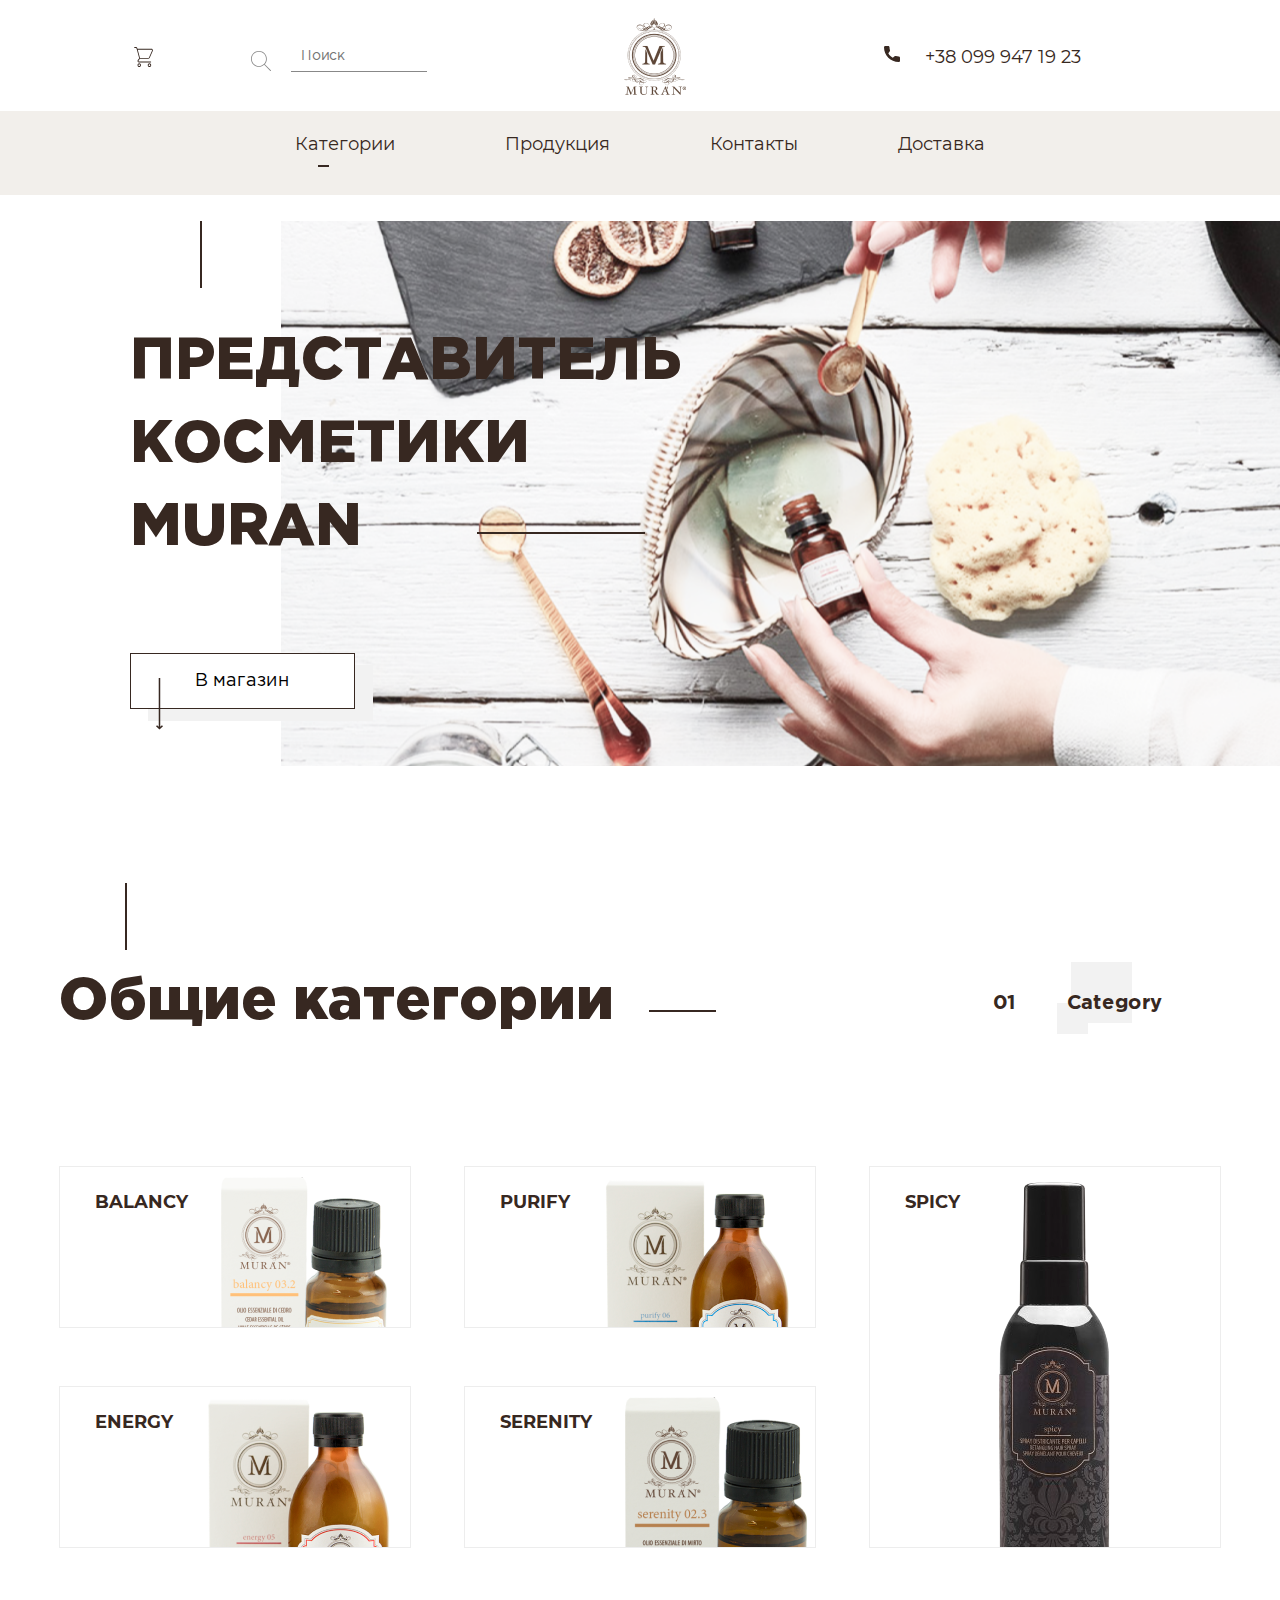
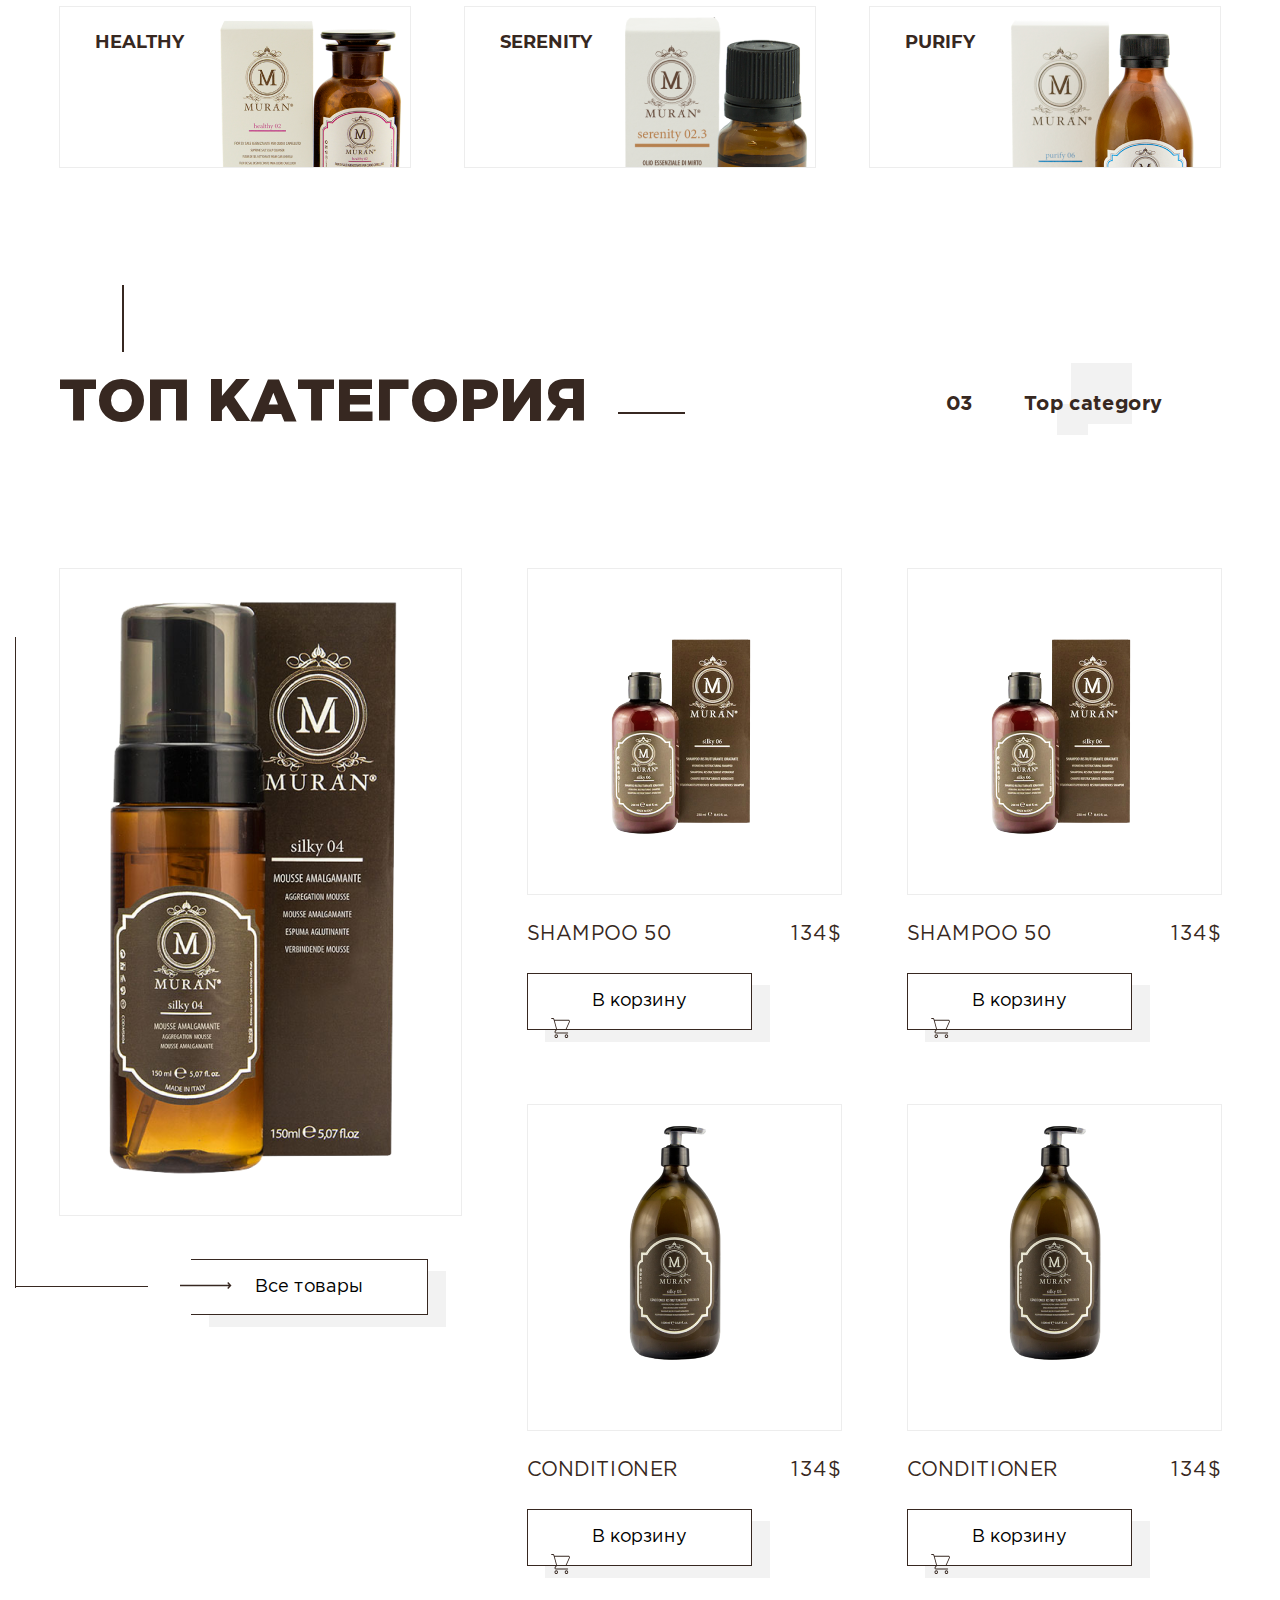
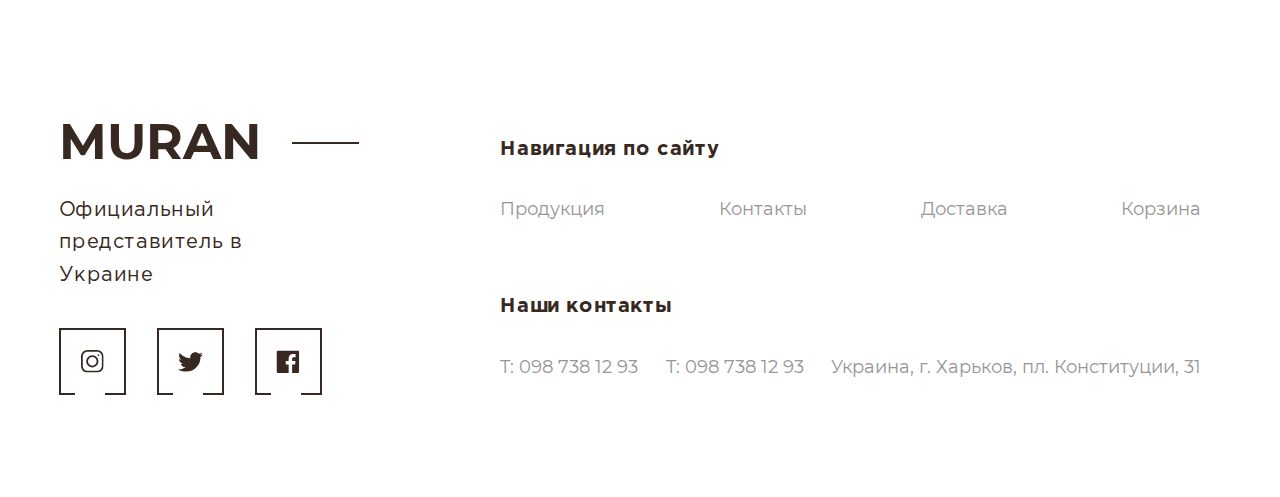
==== commit 25525b5f: "upd" ====
--- a/app/index.html
+++ b/app/index.html
@@ -52,10 +52,10 @@
 <main class="main">
 <section class="first-screen">
   <div class="first-screen__container">
-    <img class="first-screen__image" src="images/main-slider.png" alt="Muran">
+    <!-- <img class="first-screen__image" src="images/main-slider.png" alt="Muran"> -->
     <div class="first-screen__inner">
       <div class="first-screen__title">
-        <h1>ПРЕДСТАВИТЕЛЬ КОСМЕТИКИ MURAN</h1>
+        <h1 class="first-screen__title">ПРЕДСТАВИТЕЛЬ КОСМЕТИКИ MURAN</h1>
       </div>
       <button class="btn first-screen__btn">В магазин</button>
     </div>  
@@ -184,9 +184,9 @@
         <div class="footer__info-title">MURAN</div>
         <div class="footer__info-subtitle">Официальный представитель в Украине</div>
         <ul class="footer__info-social-links">
-          <li class="footer__info-social-links-item"> <img src="images/instagram-logo.svg" alt="instagram logo"></li>
-          <li class="footer__info-social-links-item"> <img src="images/twitter-logo.svg" alt="twitter logo"></li>
-          <li class="footer__info-social-links-item"> <img src="images/facebook-logo.svg" alt="facebook logo"></li>
+          <li class="footer__info-social-links-item instagram-logo"></li>
+          <li class="footer__info-social-links-item twitter-logo"></li>
+          <li class="footer__info-social-links-item facebook-logo"></li>
         </ul>
       </div>
       <div class="footer__nav">
--- a/app/css/style.min.css
+++ b/app/css/style.min.css
@@ -1,6 +1,6 @@
-@font-face{font-family:'Montserrat';src:url("../fonts/Montserrat/Montserrat-Light.woff2") format("woff2"),url("../fonts/Montserrat/Montserrat-Light.woff") format("woff"),url("../fonts/Montserrat/Montserrat-Light.ttf") format("ttf");font-weight:300;font-style:normal;font-display:swap}@font-face{font-family:'Montserrat';src:url("../fonts/Montserrat/Montserrat-Regular.woff2") format("woff2"),url("../fonts/Montserrat/Montserrat-Regular.woff") format("woff"),url("../fonts/Montserrat/Montserrat-Regular.ttf") format("ttf");font-weight:400;font-style:normal;font-display:swap}@font-face{font-family:'Montserrat';src:url("../fonts/Montserrat/Montserrat-Bold.woff2") format("woff2"),url("../fonts/Montserrat/Montserrat-Bold.woff") format("woff"),url("../fonts/Montserrat/Montserrat-Bold.ttf") format("ttf");font-weight:700;font-style:normal;font-display:swap}@font-face{font-family:'GothamPro';src:url("../fonts/GothamPro/GothamPro.woff2") format("woff2"),url("../fonts/GothamPro/GothamPro.woff") format("woff"),url("../fonts/GothamPro/GothamPro.ttf") format("ttf");font-weight:400;font-style:normal;font-display:swap}@font-face{font-family:'GothamPro';src:url("../fonts/GothamPro/GothamPro-Bold.woff2") format("woff2"),url("../fonts/GothamPro/GothamPro-Bold.woff") format("woff"),url("../fonts/GothamPro/GothamPro-Bold.ttf") format("ttf");font-weight:700;font-style:normal;font-display:swap}@font-face{font-family:'GothamPro';src:url("../fonts/GothamPro/GothamPro-Black.woff2") format("woff2"),url("../fonts/GothamPro/GothamPro-Black.woff") format("woff"),url("../fonts/GothamPro/GothamPro-Black.ttf") format("ttf");font-weight:900;font-style:normal;font-display:swap}.breadcrumb__item,.pagination,.header__phone,.menu,.footer__nav-links{font-family:'Montserrat', sans-serif;font-weight:400}.pagination__link:hover,.pagination__link_active,.menu__sublist li:hover,.product-lines-list__item-title,.footer__info-title{font-family:'Montserrat', sans-serif;font-weight:700}body,.footer__info-subtitle{font-family:'GothamPro', sans-serif;font-weight:400}.subtitle-h2,.footer__nav-title{font-family:'GothamPro', sans-serif;font-weight:700}h1,h2,.breadcrumb__item_big{font-family:'GothamPro', sans-serif;font-weight:900}body,.pagination__link:hover,.pagination__link_active,.footer__nav-links a:hover{color:#372821}/*! normalize.css v8.0.1 | MIT License | github.com/necolas/normalize.css */html{line-height:1.15;-webkit-text-size-adjust:100%}body{margin:0}main{display:block}h1{font-size:2em;margin:0.67em 0}hr{-webkit-box-sizing:content-box;box-sizing:content-box;height:0;overflow:visible}pre{font-family:monospace, monospace;font-size:1em}a{background-color:transparent}abbr[title]{border-bottom:none;text-decoration:underline;-webkit-text-decoration:underline dotted;text-decoration:underline dotted}b,strong{font-weight:bolder}code,kbd,samp{font-family:monospace, monospace;font-size:1em}small{font-size:80%}sub,sup{font-size:75%;line-height:0;position:relative;vertical-align:baseline}sub{bottom:-0.25em}sup{top:-0.5em}img{border-style:none}button,input,optgroup,select,textarea{font-family:inherit;font-size:100%;line-height:1.15;margin:0}button,input{overflow:visible}button,select{text-transform:none}button,[type="button"],[type="reset"],[type="submit"]{-webkit-appearance:button}button::-moz-focus-inner,[type="button"]::-moz-focus-inner,[type="reset"]::-moz-focus-inner,[type="submit"]::-moz-focus-inner{border-style:none;padding:0}button:-moz-focusring,[type="button"]:-moz-focusring,[type="reset"]:-moz-focusring,[type="submit"]:-moz-focusring{outline:1px dotted ButtonText}fieldset{padding:0.35em 0.75em 0.625em}legend{-webkit-box-sizing:border-box;box-sizing:border-box;color:inherit;display:table;max-width:100%;padding:0;white-space:normal}progress{vertical-align:baseline}textarea{overflow:auto}[type="checkbox"],[type="radio"]{-webkit-box-sizing:border-box;box-sizing:border-box;padding:0}[type="number"]::-webkit-inner-spin-button,[type="number"]::-webkit-outer-spin-button{height:auto}[type="search"]{-webkit-appearance:textfield;outline-offset:-2px}[type="search"]::-webkit-search-decoration{-webkit-appearance:none}::-webkit-file-upload-button{-webkit-appearance:button;font:inherit}details{display:block}summary{display:list-item}template{display:none}[hidden]{display:none}.slick-slider{position:relative;display:block;-webkit-box-sizing:border-box;box-sizing:border-box;-webkit-user-select:none;-moz-user-select:none;-ms-user-select:none;user-select:none;-webkit-touch-callout:none;-khtml-user-select:none;-ms-touch-action:pan-y;touch-action:pan-y;-webkit-tap-highlight-color:transparent}.slick-list{position:relative;display:block;overflow:hidden;margin:0;padding:0}.slick-list:focus{outline:none}.slick-list.dragging{cursor:pointer;cursor:hand}.slick-slider .slick-track,.slick-slider .slick-list{-webkit-transform:translate3d(0, 0, 0);-ms-transform:translate3d(0, 0, 0);transform:translate3d(0, 0, 0)}.slick-track{position:relative;top:0;left:0;display:block;margin-left:auto;margin-right:auto}.slick-track:before,.slick-track:after{display:table;content:''}.slick-track:after{clear:both}.slick-loading .slick-track{visibility:hidden}.slick-slide{display:none;float:left;height:100%;min-height:1px}[dir='rtl'] .slick-slide{float:right}.slick-slide img{display:block}.slick-slide.slick-loading img{display:none}.slick-slide.dragging img{pointer-events:none}.slick-initialized .slick-slide{display:block}.slick-loading .slick-slide{visibility:hidden}.slick-vertical .slick-slide{display:block;height:auto;border:1px solid transparent}.slick-arrow.slick-hidden{display:none}html{-webkit-box-sizing:border-box;box-sizing:border-box;width:100%}*,*:before,*:after{-webkit-box-sizing:inherit;box-sizing:inherit}body{background:#fff;font-size:18px}a{text-decoration:none;color:inherit}p{line-height:216.9%}ul,li{list-style-type:none;margin:0;padding:0}li>a:after{content:url(../images/list-decoration.svg);position:relative;top:-4px;right:-23px}li>a:only-child:after{content:''}h1,h2,h3,h4,h5,h6{margin:0;font-size:inherit}h1{font-size:59px;line-height:141.4%}h2{font-size:59px;line-height:125.4%;position:relative;display:inline-block}h2::before{content:'';width:2px;height:67px;background:#372821;position:absolute;top:-113%;left:12%}h2::after{content:'';width:67px;height:2px;background:#372821;position:absolute;bottom:38%;right:-18.5%}.subtitle-h2{float:right;font-size:20px;position:relative;margin-right:60px}.subtitle-h2:before{content:url(../images/title-h2-decoraion.svg);position:absolute;z-index:-1;top:-30px;right:30px}.subtitle-h2 span{margin-right:51px}.container{max-width:1223px;margin:0 auto;padding:0 30px}.btn{padding:17px 64px;background-color:#fff;border:1px solid #372821;cursor:pointer;position:relative;-webkit-box-shadow:18px 12px 0 #F2F2F2;box-shadow:18px 12px 0 #F2F2F2;-webkit-transition:all 0.5s;-o-transition:all 0.5s;transition:all 0.5s}.btn::before{content:"";position:absolute;width:39px;height:1px;left:14px;top:53.5px;background-color:#fff}.btn:hover::before{background-color:#F2F2F2}.btn:focus{outline:none}.btn:hover{outline:none;-webkit-box-shadow:0px 0px 0 #F2F2F2;box-shadow:0px 0px 0 #F2F2F2;background-color:#F2F2F2}.breadcrumb{background-image:url(../images/breadcrumb-bg.png);background-repeat:no-repeat;background-position:right;height:183px}.breadcrumb__inner{max-width:1223px;margin:0 auto;padding:69px 0px 56px 30px}.breadcrumb__list li{display:inline;padding-right:27px}.breadcrumb__item{font-size:20px;line-height:24px}.breadcrumb__item::before{content:"/";position:relative;right:8px}.breadcrumb__item_big{font-size:45px;line-height:125.4%}.contacts-main-content{padding:65px 0 187px 30px}.contacts-map__inner{display:-webkit-box;display:-ms-flexbox;display:flex;padding:70px 0 70px}.contacts-map__map{width:50%;height:342px;background-color:#000;margin-right:120px}.contacts-map__info{font-size:14px}.contacts-map__info-inner{display:-webkit-box;display:-ms-flexbox;display:flex;-webkit-box-align:center;-ms-flex-align:center;align-items:center;margin-bottom:50px}.contacts-map__info-img{background:url(../images/watch.svg) no-repeat;width:39px;height:39px;margin-right:25px}.contacts-map__info-text{border-left:1px solid #372821;padding-left:25px}.delivery-main-content{padding:65px 0 35px 30px}.category-page{padding:110px 0 110px 30px}.category-page__title-inner{display:-webkit-box;display:-ms-flexbox;display:flex;-webkit-box-pack:justify;-ms-flex-pack:justify;justify-content:space-between;-webkit-box-align:center;-ms-flex-align:center;align-items:center;margin-bottom:100px}.category-page__title-h2{font-size:35px;line-height:142.9%}.category-page__title-h2::before{content:'';width:2px;height:34px;background:#372821;position:absolute;top:-88%;left:7%}.category-page__title-h2::after{content:'';width:67px;height:2px;background:#372821;position:absolute;bottom:42%;right:-51.5%}.category-products-list{display:-ms-grid;display:grid;-ms-grid-columns:1fr 1fr 1fr;grid-template-columns:1fr 1fr 1fr;-ms-grid-rows:1fr 1fr 1fr;grid-template-rows:1fr 1fr 1fr;gap:50px 65px}.pagination{font-size:15px;color:#E1E1E1;line-height:18px;display:-webkit-box;display:-ms-flexbox;display:flex;-webkit-box-align:center;-ms-flex-align:center;align-items:center}.pagination__prev{border:1px solid  #372821;width:57px;height:57px;background:#FFFFFF;position:relative;cursor:pointer;-webkit-box-shadow:18px 12px 0 #F2F2F2;box-shadow:18px 12px 0 #F2F2F2;-webkit-transition:all 0.5s;-o-transition:all 0.5s;transition:all 0.5s;margin:0 25px 0 0}.pagination__prev::before{content:'';width:1px;height:31px;background-color:#FFFFFF;position:absolute;top:15px;right:-1px}.pagination__prev::after{content:url(../images/arrow-left.svg);position:absolute;top:15px;right:-23px}.pagination__prev:hover{-webkit-box-shadow:0px 0px 0 #F2F2F2;box-shadow:0px 0px 0 #F2F2F2;background:#F2F2F2}.pagination__next{border:1px solid  #372821;width:57px;height:57px;background:#FFFFFF;position:relative;cursor:pointer;-webkit-box-shadow:-18px 12px 0 #F2F2F2;box-shadow:-18px 12px 0 #F2F2F2;-webkit-transition:all 0.5s;-o-transition:all 0.5s;transition:all 0.5s;margin:0 0 0 25px}.pagination__next::before{content:'';width:1px;height:31px;background-color:#FFFFFF;position:absolute;top:15px;left:-1px}.pagination__next::after{content:url(../images/arrow-right.svg);position:absolute;top:15px;left:-23px}.pagination__next:hover{-webkit-box-shadow:0px 0px 0 #F2F2F2;box-shadow:0px 0px 0 #F2F2F2;background:#F2F2F2}.pagination__link{margin:0 13px}#header{-webkit-transition:top 0.3s;-o-transition:top 0.3s;transition:top 0.3s}.header{position:fixed;z-index:2;width:100%;background-color:#fff}.header__inner{display:-webkit-box;display:-ms-flexbox;display:flex;-webkit-box-align:center;-ms-flex-align:center;align-items:center;-webkit-box-pack:justify;-ms-flex-pack:justify;justify-content:space-between;padding-top:18px;padding-bottom:16px;max-width:1012px;margin:0 auto}.header__cart{background-image:url(../images/cart.svg);background-repeat:no-repeat;width:19px;height:20px;cursor:pointer;margin-left:8px}.header__search{position:relative;margin-left:-60px}.header__search::after{content:url(../images/search.svg);background-repeat:no-repeat;width:20px;height:20px;position:absolute;left:-40px;top:9px}.header input{width:136px;height:30px;background:#FFFFFF;border-bottom:1px solid #888888;border-top:none;border-right:none;border-left:none;font-size:14px;line-height:15px;padding:4px 10px;cursor:pointer}.header input:focus{outline:none}.header__logo{background-image:url(../images/logo.png);background-repeat:no-repeat;width:62px;height:77px}.header__phone{background-image:url(../images/phone.svg);background-repeat:no-repeat;cursor:pointer;white-space:nowrap;padding-left:41px;line-height:22px}.menu{background:#F2EFEB}.menu__list{display:-webkit-box;display:-ms-flexbox;display:flex;-webkit-box-pack:center;-ms-flex-pack:center;justify-content:center}.menu__list-item{border-top:3px solid #F2EFEB;max-width:210px}.menu__list-item a{padding:20px 50px;display:inline-block}.menu__list-item:hover{border-top:3px solid #372821;-webkit-transition:0.5s;-o-transition:0.5s;transition:0.5s}.menu__sublist{position:absolute;background-color:#fff;top:60px;-webkit-box-shadow:0px 4px 24px rgba(0,0,0,0.1);box-shadow:0px 4px 24px rgba(0,0,0,0.1);min-width:208px;display:none;letter-spacing:0.02rem}.menu__sublist li:hover{background:#F8F8F8}.menu__sublist li a{display:block;padding:20px 0 20px 50px}.menu__sublist-link{position:relative;display:inline-block}.menu__sublist-link:hover .menu__sublist{display:block}.menu__sublist-link:hover{background:#fff}.main{padding-top:221px}.first-screen__container{max-width:1400px;margin:0 auto;padding:0 30px;display:-webkit-box;display:-ms-flexbox;display:flex;-webkit-box-orient:horizontal;-webkit-box-direction:reverse;-ms-flex-direction:row-reverse;flex-direction:row-reverse;position:relative}.first-screen__image{width:80%}.first-screen__inner{max-width:548px;padding-top:244px;padding-bottom:94px;position:absolute;left:0}.first-screen__title h1{margin-bottom:82px;position:relative}.first-screen__title h1::after{content:'';width:168px;height:2px;background:#372821;position:absolute;bottom:14%;left:50%}.first-screen__title h1::before{content:'';width:2px;height:67px;background:#372821;position:absolute;top:-40%;left:11%}.first-screen__btn::after{content:url(../images/arrow-down.svg);position:absolute;left:25px;top:24px}.categories{padding-top:207px;padding-bottom:149px}.categories__title-h2{display:-webkit-box;display:-ms-flexbox;display:flex;-webkit-box-align:center;-ms-flex-align:center;align-items:center;-webkit-box-pack:justify;-ms-flex-pack:justify;justify-content:space-between;margin-bottom:126px}.product-lines-list{display:-ms-grid;display:grid;-ms-grid-columns:352px 53px 352px 53px 352px;grid-template-columns:352px 352px 352px;-ms-grid-rows:162px 58px 162px 58px 162px;grid-template-rows:162px 162px 162px;gap:58px 53px;grid-template-areas:". . spicy"+@font-face{font-family:'Montserrat';src:url("../fonts/Montserrat/Montserrat-Light.woff2") format("woff2"),url("../fonts/Montserrat/Montserrat-Light.woff") format("woff"),url("../fonts/Montserrat/Montserrat-Light.ttf") format("ttf");font-weight:300;font-style:normal;font-display:swap}@font-face{font-family:'Montserrat';src:url("../fonts/Montserrat/Montserrat-Regular.woff2") format("woff2"),url("../fonts/Montserrat/Montserrat-Regular.woff") format("woff"),url("../fonts/Montserrat/Montserrat-Regular.ttf") format("ttf");font-weight:400;font-style:normal;font-display:swap}@font-face{font-family:'Montserrat';src:url("../fonts/Montserrat/Montserrat-Bold.woff2") format("woff2"),url("../fonts/Montserrat/Montserrat-Bold.woff") format("woff"),url("../fonts/Montserrat/Montserrat-Bold.ttf") format("ttf");font-weight:700;font-style:normal;font-display:swap}@font-face{font-family:'GothamPro';src:url("../fonts/GothamPro/GothamPro.woff2") format("woff2"),url("../fonts/GothamPro/GothamPro.woff") format("woff"),url("../fonts/GothamPro/GothamPro.ttf") format("ttf");font-weight:400;font-style:normal;font-display:swap}@font-face{font-family:'GothamPro';src:url("../fonts/GothamPro/GothamPro-Bold.woff2") format("woff2"),url("../fonts/GothamPro/GothamPro-Bold.woff") format("woff"),url("../fonts/GothamPro/GothamPro-Bold.ttf") format("ttf");font-weight:700;font-style:normal;font-display:swap}@font-face{font-family:'GothamPro';src:url("../fonts/GothamPro/GothamPro-Black.woff2") format("woff2"),url("../fonts/GothamPro/GothamPro-Black.woff") format("woff"),url("../fonts/GothamPro/GothamPro-Black.ttf") format("ttf");font-weight:900;font-style:normal;font-display:swap}.breadcrumb__item,.pagination,.header__phone,.menu,.footer__nav-links{font-family:'Montserrat', sans-serif;font-weight:400}.pagination__link:hover,.pagination__link_active,.menu__sublist li:hover,.product-lines-list__item-title,.footer__info-title{font-family:'Montserrat', sans-serif;font-weight:700}body,.footer__info-subtitle{font-family:'GothamPro', sans-serif;font-weight:400}.subtitle-h2,.footer__nav-title{font-family:'GothamPro', sans-serif;font-weight:700}h1,h2,.breadcrumb__item_big{font-family:'GothamPro', sans-serif;font-weight:900}body,.pagination__link:hover,.pagination__link_active,.footer__nav-links a:hover{color:#372821}/*! normalize.css v8.0.1 | MIT License | github.com/necolas/normalize.css */html{line-height:1.15;-webkit-text-size-adjust:100%}body{margin:0}main{display:block}h1{font-size:2em;margin:0.67em 0}hr{-webkit-box-sizing:content-box;box-sizing:content-box;height:0;overflow:visible}pre{font-family:monospace, monospace;font-size:1em}a{background-color:transparent}abbr[title]{border-bottom:none;text-decoration:underline;-webkit-text-decoration:underline dotted;text-decoration:underline dotted}b,strong{font-weight:bolder}code,kbd,samp{font-family:monospace, monospace;font-size:1em}small{font-size:80%}sub,sup{font-size:75%;line-height:0;position:relative;vertical-align:baseline}sub{bottom:-0.25em}sup{top:-0.5em}img{border-style:none}button,input,optgroup,select,textarea{font-family:inherit;font-size:100%;line-height:1.15;margin:0}button,input{overflow:visible}button,select{text-transform:none}button,[type="button"],[type="reset"],[type="submit"]{-webkit-appearance:button}button::-moz-focus-inner,[type="button"]::-moz-focus-inner,[type="reset"]::-moz-focus-inner,[type="submit"]::-moz-focus-inner{border-style:none;padding:0}button:-moz-focusring,[type="button"]:-moz-focusring,[type="reset"]:-moz-focusring,[type="submit"]:-moz-focusring{outline:1px dotted ButtonText}fieldset{padding:0.35em 0.75em 0.625em}legend{-webkit-box-sizing:border-box;box-sizing:border-box;color:inherit;display:table;max-width:100%;padding:0;white-space:normal}progress{vertical-align:baseline}textarea{overflow:auto}[type="checkbox"],[type="radio"]{-webkit-box-sizing:border-box;box-sizing:border-box;padding:0}[type="number"]::-webkit-inner-spin-button,[type="number"]::-webkit-outer-spin-button{height:auto}[type="search"]{-webkit-appearance:textfield;outline-offset:-2px}[type="search"]::-webkit-search-decoration{-webkit-appearance:none}::-webkit-file-upload-button{-webkit-appearance:button;font:inherit}details{display:block}summary{display:list-item}template{display:none}[hidden]{display:none}.slick-slider{position:relative;display:block;-webkit-box-sizing:border-box;box-sizing:border-box;-webkit-user-select:none;-moz-user-select:none;-ms-user-select:none;user-select:none;-webkit-touch-callout:none;-khtml-user-select:none;-ms-touch-action:pan-y;touch-action:pan-y;-webkit-tap-highlight-color:transparent}.slick-list{position:relative;display:block;overflow:hidden;margin:0;padding:0}.slick-list:focus{outline:none}.slick-list.dragging{cursor:pointer;cursor:hand}.slick-slider .slick-track,.slick-slider .slick-list{-webkit-transform:translate3d(0, 0, 0);-ms-transform:translate3d(0, 0, 0);transform:translate3d(0, 0, 0)}.slick-track{position:relative;top:0;left:0;display:block;margin-left:auto;margin-right:auto}.slick-track:before,.slick-track:after{display:table;content:''}.slick-track:after{clear:both}.slick-loading .slick-track{visibility:hidden}.slick-slide{display:none;float:left;height:100%;min-height:1px}[dir='rtl'] .slick-slide{float:right}.slick-slide img{display:block}.slick-slide.slick-loading img{display:none}.slick-slide.dragging img{pointer-events:none}.slick-initialized .slick-slide{display:block}.slick-loading .slick-slide{visibility:hidden}.slick-vertical .slick-slide{display:block;height:auto;border:1px solid transparent}.slick-arrow.slick-hidden{display:none}html{-webkit-box-sizing:border-box;box-sizing:border-box;width:100%}*,*:before,*:after{-webkit-box-sizing:inherit;box-sizing:inherit}body{background:#fff;font-size:18px}a{text-decoration:none;color:inherit}p{line-height:216.9%}ul,li{list-style-type:none;margin:0;padding:0}li>a:after{content:url(../images/list-decoration.svg);position:relative;top:-4px;right:-23px}li>a:only-child:after{content:''}h1,h2,h3,h4,h5,h6{margin:0;font-size:inherit}h1{font-size:59px;line-height:141.4%}h2{font-size:59px;line-height:125.4%;position:relative;display:inline-block}h2::before{content:'';width:2px;height:67px;background:#372821;position:absolute;top:-113%;left:12%}h2::after{content:'';width:67px;height:2px;background:#372821;position:absolute;bottom:38%;right:-18.5%}.subtitle-h2{float:right;font-size:20px;position:relative;margin-right:60px}.subtitle-h2:before{content:url(../images/title-h2-decoraion.svg);position:absolute;z-index:-1;top:-30px;right:30px}.subtitle-h2 span{margin-right:51px}.container{max-width:1223px;margin:0 auto;padding:0 30px}.btn{padding:17px 64px;background-color:#fff;border:1px solid #372821;cursor:pointer;position:relative;-webkit-box-shadow:18px 12px 0 #F2F2F2;box-shadow:18px 12px 0 #F2F2F2;-webkit-transition:all 0.5s;-o-transition:all 0.5s;transition:all 0.5s}.btn::before{content:"";position:absolute;width:39px;height:1px;left:14px;top:53.5px;background-color:#fff}.btn:hover::before{background-color:#F2F2F2}.btn:focus{outline:none}.btn:hover{outline:none;-webkit-box-shadow:0px 0px 0 #F2F2F2;box-shadow:0px 0px 0 #F2F2F2;background-color:#F2F2F2}.breadcrumb{background-image:url(../images/breadcrumb-bg.png);background-repeat:no-repeat;background-position:right;height:183px}.breadcrumb__inner{max-width:1223px;margin:0 auto;padding:69px 0px 56px 30px}.breadcrumb__list li{display:inline;padding-right:27px}.breadcrumb__item{font-size:20px;line-height:24px}.breadcrumb__item::before{content:"/";position:relative;right:8px}.breadcrumb__item_big{font-size:45px;line-height:125.4%}.contacts-main-content{padding:65px 0 187px 30px}.contacts-map__inner{display:-webkit-box;display:-ms-flexbox;display:flex;padding:70px 0 70px}.contacts-map__map{width:50%;height:342px;background-color:#000;margin-right:120px}.contacts-map__info{font-size:14px}.contacts-map__info-inner{display:-webkit-box;display:-ms-flexbox;display:flex;-webkit-box-align:center;-ms-flex-align:center;align-items:center;margin-bottom:50px}.contacts-map__info-img{background:url(../images/watch.svg) no-repeat;width:39px;height:39px;margin-right:25px}.contacts-map__info-text{border-left:1px solid #372821;padding-left:25px}.delivery-main-content{padding:65px 0 35px 30px}.category-page{padding:110px 0 110px 30px}.category-page__title-inner{display:-webkit-box;display:-ms-flexbox;display:flex;-webkit-box-pack:justify;-ms-flex-pack:justify;justify-content:space-between;-webkit-box-align:center;-ms-flex-align:center;align-items:center;margin-bottom:100px}.category-page__title-h2{font-size:35px;line-height:142.9%}.category-page__title-h2::before{content:'';width:2px;height:34px;background:#372821;position:absolute;top:-88%;left:7%}.category-page__title-h2::after{content:'';width:67px;height:2px;background:#372821;position:absolute;bottom:42%;right:-51.5%}.category-products-list{display:-ms-grid;display:grid;-ms-grid-columns:1fr 1fr 1fr;grid-template-columns:1fr 1fr 1fr;-ms-grid-rows:1fr 1fr;grid-template-rows:1fr 1fr;gap:50px 65px}.pagination{font-size:15px;color:#E1E1E1;line-height:18px;display:-webkit-box;display:-ms-flexbox;display:flex;-webkit-box-align:center;-ms-flex-align:center;align-items:center}.pagination__prev{border:1px solid  #372821;width:57px;height:57px;background:#FFFFFF;position:relative;cursor:pointer;-webkit-box-shadow:18px 12px 0 #F2F2F2;box-shadow:18px 12px 0 #F2F2F2;-webkit-transition:all 0.5s;-o-transition:all 0.5s;transition:all 0.5s;margin:0 25px 0 0}.pagination__prev::before{content:'';width:1px;height:31px;background-color:#FFFFFF;position:absolute;top:15px;right:-1px}.pagination__prev::after{content:url(../images/arrow-left.svg);position:absolute;top:15px;right:-23px}.pagination__prev:hover{-webkit-box-shadow:0px 0px 0 #F2F2F2;box-shadow:0px 0px 0 #F2F2F2;background:#F2F2F2}.pagination__next{border:1px solid  #372821;width:57px;height:57px;background:#FFFFFF;position:relative;cursor:pointer;-webkit-box-shadow:-18px 12px 0 #F2F2F2;box-shadow:-18px 12px 0 #F2F2F2;-webkit-transition:all 0.5s;-o-transition:all 0.5s;transition:all 0.5s;margin:0 0 0 25px}.pagination__next::before{content:'';width:1px;height:31px;background-color:#FFFFFF;position:absolute;top:15px;left:-1px}.pagination__next::after{content:url(../images/arrow-right.svg);position:absolute;top:15px;left:-23px}.pagination__next:hover{-webkit-box-shadow:0px 0px 0 #F2F2F2;box-shadow:0px 0px 0 #F2F2F2;background:#F2F2F2}.pagination__link{margin:0 13px}#header{-webkit-transition:top 0.3s;-o-transition:top 0.3s;transition:top 0.3s}.header{position:fixed;z-index:2;width:100%;background-color:#fff}.header__inner{display:-webkit-box;display:-ms-flexbox;display:flex;-webkit-box-align:center;-ms-flex-align:center;align-items:center;-webkit-box-pack:justify;-ms-flex-pack:justify;justify-content:space-between;padding-top:18px;padding-bottom:16px;max-width:1012px;margin:0 auto}.header__cart{background-image:url(../images/cart.svg);background-repeat:no-repeat;width:19px;height:20px;cursor:pointer;margin-left:-59px}.header__search{position:relative;margin-left:-60px}.header__search::after{content:url(../images/search.svg);background-repeat:no-repeat;width:20px;height:20px;position:absolute;left:-40px;top:9px}.header input{width:136px;height:30px;background:#FFFFFF;border-bottom:1px solid #888888;border-top:none;border-right:none;border-left:none;font-size:14px;line-height:15px;padding:4px 10px;cursor:pointer}.header input:focus{outline:none}.header__logo{background-image:url(../images/logo.png);background-repeat:no-repeat;width:62px;height:77px}.header__phone{background-image:url(../images/phone.svg);background-repeat:no-repeat;cursor:pointer;white-space:nowrap;padding-left:41px;margin-right:65px;line-height:22px}.menu{background:#F2EFEB}.menu__list{display:-webkit-box;display:-ms-flexbox;display:flex;-webkit-box-pack:center;-ms-flex-pack:center;justify-content:center}.menu__list-item{border-top:3px solid #F2EFEB;max-width:210px}.menu__list-item a{padding:20px 50px;display:inline-block}.menu__list-item:hover{border-top:3px solid #372821;-webkit-transition:0.5s;-o-transition:0.5s;transition:0.5s}.menu__sublist{position:absolute;background-color:#fff;top:60px;-webkit-box-shadow:0px 4px 24px rgba(0,0,0,0.1);box-shadow:0px 4px 24px rgba(0,0,0,0.1);min-width:208px;display:none;letter-spacing:0.02rem}.menu__sublist li:hover{background:#F8F8F8}.menu__sublist li a{display:block;padding:20px 0 20px 50px}.menu__sublist-link{position:relative;display:inline-block}.menu__sublist-link:hover .menu__sublist{display:block}.menu__sublist-link:hover{background:#fff}.main{padding-top:221px}.first-screen{padding:0 0 200px 30px}.first-screen__container{max-width:1600px;margin:0 auto;background:url(../images/main-slider.png) no-repeat right}.first-screen__inner{max-width:548px;padding:192px 0 87px 172px}.first-screen__title h1{margin-bottom:82px;position:relative}.first-screen__title h1::after{content:'';width:168px;height:2px;background:#372821;position:absolute;bottom:37px;right:-67px}.first-screen__title h1::before{content:'';width:2px;height:67px;background:#372821;position:absolute;top:-100px;left:70px}.first-screen__btn::after{content:url(../images/arrow-down.svg);position:absolute;left:25px;top:24px}.categories{padding-bottom:200px}.categories__title-h2{display:-webkit-box;display:-ms-flexbox;display:flex;-webkit-box-align:center;-ms-flex-align:center;align-items:center;-webkit-box-pack:justify;-ms-flex-pack:justify;justify-content:space-between;margin-bottom:126px}.product-lines-list{display:-ms-grid;display:grid;-ms-grid-columns:352px 53px 352px 53px 352px;grid-template-columns:352px 352px 352px;-ms-grid-rows:162px 58px 162px 58px 162px;grid-template-rows:162px 162px 162px;gap:58px 53px;grid-template-areas:". . spicy"  ". . spicy"- ". . ."}.product-lines-list .spicy{-ms-grid-row:1;-ms-grid-row-span:3;-ms-grid-column:5;grid-area:spicy}.product-lines-list .spicy:after{content:'';background-color:#F3F0EC}.product-lines-list__item{border:0.4px solid #EDEDED;display:-webkit-box;display:-ms-flexbox;display:flex;-webkit-box-pack:start;-ms-flex-pack:start;justify-content:flex-start;cursor:pointer;position:relative;overflow:hidden}.product-lines-list__item:after{content:'';position:absolute;top:100%;left:0px;width:100%;height:100%;background-image:url(../images/product-bg.png);background-repeat:no-repeat;background-position:center;background-size:120%;-webkit-transition:0.5s;-o-transition:0.5s;transition:0.5s;z-index:-1}.product-lines-list__item:hover:after{top:0px}.product-lines-list__item-title{margin:25px 33px 0 35px;position:relative;height:22px;-webkit-transition:all 0.6s;-o-transition:all 0.6s;transition:all 0.6s}.product-lines-list__item-title:after{content:'';left:0;bottom:-6px;width:0;height:2px;background:#372821;position:absolute;-webkit-transition:all 0.3s;-o-transition:all 0.3s;transition:all 0.3s}.product-lines-list__item-title:hover:after{width:100%;left:0;background:#372821}.product-lines-list__item-image{position:relative;top:10px}.product-lines-list__item-image:hover{top:-20px;-webkit-transition:all 0.6s;-o-transition:all 0.6s;transition:all 0.6s}.top-category__title-h2{display:-webkit-box;display:-ms-flexbox;display:flex;-webkit-box-align:center;-ms-flex-align:center;align-items:center;-webkit-box-pack:justify;-ms-flex-pack:justify;justify-content:space-between;-webkit-box-orient:horizontal;-webkit-box-direction:reverse;-ms-flex-direction:row-reverse;flex-direction:row-reverse;margin-bottom:126px}.grid-item-a{-ms-grid-row:1;-ms-grid-row-span:5;-ms-grid-column:1;grid-area:grid-item-a;position:relative}.grid-item-a::before{content:'';height:86.3%;width:1px;background-color:#372821;position:absolute;left:-44px;top:69px}.grid-item-a::after{content:'';height:1px;width:33%;background-color:#372821;position:absolute;left:-43px;bottom:35px}.grid-item-b{-ms-grid-row:1;-ms-grid-row-span:3;-ms-grid-column:3;grid-area:grid-item-b}.grid-item-d{-ms-grid-row:5;-ms-grid-row-span:3;-ms-grid-column:3;grid-area:grid-item-d}.grid-item-f{-ms-grid-row:5;-ms-grid-row-span:3;-ms-grid-column:5;grid-area:grid-item-f}.grid-item-c{-ms-grid-row:1;-ms-grid-row-span:3;-ms-grid-column:5;grid-area:grid-item-c}.top-products-list{display:-ms-grid;display:grid;-ms-grid-columns:1fr 65px 1fr 65px 1fr;grid-template-columns:1fr 1fr 1fr;-ms-grid-rows:1fr 50px 1fr 50px 1fr 50px 1fr;grid-template-rows:1fr 1fr 1fr 1fr;gap:50px 65px;grid-template-areas:"grid-item-a grid-item-b grid-item-c"+ ". . ."}.product-lines-list .spicy{-ms-grid-row:1;-ms-grid-row-span:3;-ms-grid-column:5;grid-area:spicy}.product-lines-list .spicy:after{content:'';background-color:#F3F0EC}.product-lines-list__item{border:0.4px solid #EDEDED;display:-webkit-box;display:-ms-flexbox;display:flex;-webkit-box-pack:start;-ms-flex-pack:start;justify-content:flex-start;cursor:pointer;position:relative;overflow:hidden}.product-lines-list__item:after{content:'';position:absolute;top:100%;left:0px;width:100%;height:100%;background-image:url(../images/product-bg.png);background-repeat:no-repeat;background-position:center;background-size:120%;-webkit-transition:0.5s;-o-transition:0.5s;transition:0.5s;z-index:-1}.product-lines-list__item:hover:after{top:0px}.product-lines-list__item-title{margin:25px 33px 0 35px;position:relative;height:22px;-webkit-transition:all 0.6s;-o-transition:all 0.6s;transition:all 0.6s}.product-lines-list__item-title:after{content:'';left:0;bottom:-6px;width:0;height:2px;background:#372821;position:absolute;-webkit-transition:all 0.3s;-o-transition:all 0.3s;transition:all 0.3s}.product-lines-list__item-title:hover:after{width:100%;left:0;background:#372821}.product-lines-list__item-image{position:relative;top:10px}.product-lines-list__item-image:hover{top:-20px;-webkit-transition:all 0.6s;-o-transition:all 0.6s;transition:all 0.6s}.top-category{padding-bottom:120px}.top-category__title-h2{display:-webkit-box;display:-ms-flexbox;display:flex;-webkit-box-align:center;-ms-flex-align:center;align-items:center;-webkit-box-pack:justify;-ms-flex-pack:justify;justify-content:space-between;-webkit-box-orient:horizontal;-webkit-box-direction:reverse;-ms-flex-direction:row-reverse;flex-direction:row-reverse;margin-bottom:126px}.grid-item-a{-ms-grid-row:1;-ms-grid-row-span:5;-ms-grid-column:1;grid-area:grid-item-a;position:relative}.grid-item-a::before{content:'';height:86.3%;width:1px;background-color:#372821;position:absolute;left:-44px;top:69px}.grid-item-a::after{content:'';height:1px;width:33%;background-color:#372821;position:absolute;left:-43px;bottom:35px}.grid-item-b{-ms-grid-row:1;-ms-grid-row-span:3;-ms-grid-column:3;grid-area:grid-item-b}.grid-item-d{-ms-grid-row:5;-ms-grid-row-span:3;-ms-grid-column:3;grid-area:grid-item-d}.grid-item-f{-ms-grid-row:5;-ms-grid-row-span:3;-ms-grid-column:5;grid-area:grid-item-f}.grid-item-c{-ms-grid-row:1;-ms-grid-row-span:3;-ms-grid-column:5;grid-area:grid-item-c}.top-products-list{display:-ms-grid;display:grid;-ms-grid-columns:1fr 65px 1fr 65px 1fr;grid-template-columns:1fr 1fr 1fr;-ms-grid-rows:1fr 50px 1fr 50px 1fr 50px 1fr;grid-template-rows:1fr 1fr 1fr 1fr;gap:50px 65px;grid-template-areas:"grid-item-a grid-item-b grid-item-c"  "grid-item-a grid-item-b grid-item-c"  "grid-item-a grid-item-d grid-item-f"- ". grid-item-d grid-item-f"}.top-products-list__item-image{border:1px solid #EDEDED;text-align:center;cursor:pointer;position:relative;overflow:hidden;height:327px}.top-products-list__item-image_big{height:648px}.top-products-list__item-image::before{content:url(../images/eye.svg);position:absolute;right:0;top:0;opacity:0}.top-products-list__item-image:after{content:'';position:absolute;top:100%;left:0px;width:100%;height:100%;background-image:url(../images/top-product-bg.png);background-repeat:no-repeat;background-position:center;background-size:120%;-webkit-transition:0.5s;-o-transition:0.5s;transition:0.5s;z-index:-1}.top-products-list__item-image:hover:after{top:0px}.top-products-list__item-image:hover::before{-webkit-transition:1.5s;-o-transition:1.5s;transition:1.5s;opacity:1}.top-products-list__item-info{display:-webkit-box;display:-ms-flexbox;display:flex;-webkit-box-pack:justify;-ms-flex-pack:justify;justify-content:space-between;padding-top:25px;padding-bottom:25px}.top-products-list__item-title{text-transform:uppercase;font-size:20px;line-height:141.4%;letter-spacing:0.03em}.top-products-list__item-price{text-transform:uppercase;font-size:20px;line-height:141.4%;letter-spacing:0.03em}.top-products-list__item-btn::after{content:url(../images/cart.svg);position:absolute;left:23px;top:44px}.top-products-list__item-btn-all-products{border-left:none;position:relative;left:132px;bottom:7px}.top-products-list__item-btn-all-products::after{content:url(../images/arrow-right.svg);position:absolute;left:-11px;top:14px}.top-products-list__item-btn-all-products::before{content:none}.footer{padding-top:136px;padding-bottom:50px}.footer__inner{display:-webkit-box;display:-ms-flexbox;display:flex}.footer__info{-ms-flex-preferred-size:38%;flex-basis:38%}.footer__info-title{font-size:50px;line-height:61px;margin-bottom:22px;position:relative}.footer__info-title::after{content:'';width:67px;height:2px;background:#372821;position:absolute;bottom:48%;left:50%}.footer__info-subtitle{font-size:20px;line-height:163.9%;letter-spacing:0.03em;margin-bottom:37px;max-width:277px}.footer__info-social-links{display:-webkit-box;display:-ms-flexbox;display:flex;-webkit-box-align:center;-ms-flex-align:center;align-items:center}.footer__info-social-links-item{padding:22px 22px 17px 22px;border:2px solid #372821;margin-right:31px;position:relative;cursor:pointer}.footer__info-social-links-item:last-child{margin-right:0}.footer__info-social-links-item img{width:25px;height:25px}.footer__info-social-links-item::before{content:'';position:absolute;width:30px;height:2px;left:14px;top:68px;background-color:#fff}.footer__nav{-ms-flex-preferred-size:62%;flex-basis:62%}.footer__nav-title{font-size:20px;line-height:163.9%;letter-spacing:0.03em;margin-bottom:34px;margin-top:22px}.footer__nav-links{display:-webkit-box;display:-ms-flexbox;display:flex;margin-bottom:50px;color:#969696;-webkit-box-pack:justify;-ms-flex-pack:justify;justify-content:space-between}
+ ". grid-item-d grid-item-f"}.top-products-list__item-image{border:1px solid #EDEDED;text-align:center;cursor:pointer;position:relative;overflow:hidden;height:327px}.top-products-list__item-image_big{height:648px}.top-products-list__item-image::before{content:url(../images/eye.svg);position:absolute;right:0;top:0;opacity:0}.top-products-list__item-image:after{content:'';position:absolute;top:100%;left:0px;width:100%;height:100%;background-image:url(../images/top-product-bg.png);background-repeat:no-repeat;background-position:center;background-size:120%;-webkit-transition:0.5s;-o-transition:0.5s;transition:0.5s;z-index:-1}.top-products-list__item-image:hover:after{top:0px}.top-products-list__item-image:hover::before{-webkit-transition:1.5s;-o-transition:1.5s;transition:1.5s;opacity:1}.top-products-list__item-info{display:-webkit-box;display:-ms-flexbox;display:flex;-webkit-box-pack:justify;-ms-flex-pack:justify;justify-content:space-between;padding-top:25px;padding-bottom:25px}.top-products-list__item-title{text-transform:uppercase;font-size:20px;line-height:141.4%;letter-spacing:0.03em}.top-products-list__item-price{text-transform:uppercase;font-size:20px;line-height:141.4%;letter-spacing:0.03em}.top-products-list__item-btn::after{content:url(../images/cart.svg);position:absolute;left:23px;top:44px}.top-products-list__item-btn-all-products{border-left:none;position:relative;left:132px;bottom:7px}.top-products-list__item-btn-all-products::after{content:url(../images/arrow-right.svg);position:absolute;left:-11px;top:14px}.top-products-list__item-btn-all-products::before{content:none}.footer{padding-bottom:50px}.footer__inner{display:-webkit-box;display:-ms-flexbox;display:flex}.footer__info{-ms-flex-preferred-size:38%;flex-basis:38%}.footer__info-title{font-size:50px;line-height:61px;margin-bottom:22px;position:relative;display:inline-block}.footer__info-title::after{content:'';width:67px;height:2px;background:#372821;position:absolute;bottom:28px;right:-98px}.footer__info-subtitle{font-size:20px;line-height:163.9%;letter-spacing:0.03em;margin-bottom:37px;max-width:277px}.footer__info-social-links{display:-webkit-box;display:-ms-flexbox;display:flex;-webkit-box-align:center;-ms-flex-align:center;align-items:center}.footer__info-social-links-item{border:2px solid #372821;margin-right:31px;position:relative;cursor:pointer;width:67px;height:67px}.footer__info-social-links-item:last-child{margin-right:0}.footer__info-social-links-item img{width:25px;height:25px}.footer__info-social-links-item::before{content:'';position:absolute;width:30px;height:2px;left:14px;top:63px;background-color:#fff}.footer__nav{-ms-flex-preferred-size:62%;flex-basis:62%}.footer__nav-title{font-size:20px;line-height:163.9%;letter-spacing:0.03em;margin-bottom:34px;margin-top:22px}.footer__nav-links{display:-webkit-box;display:-ms-flexbox;display:flex;margin-bottom:50px;color:#969696;-webkit-box-pack:justify;-ms-flex-pack:justify;justify-content:space-between;-ms-flex-wrap:wrap;flex-wrap:wrap}.footer__nav-links-item{padding:0 20px 20px 0}.instagram-logo{background:url(../images/instagram-logo.svg) no-repeat center}.twitter-logo{background:url(../images/twitter-logo.svg) no-repeat center}.facebook-logo{background:url(../images/facebook-logo.svg) no-repeat center}@media (max-width: 1024px){h2{font-size:50px}h2::after{display:none}h2::before{height:37px;top:-64%;left:13%}}@media (max-width: 670px){h2{font-size:30px}h2::before{top:-113%}}@media (max-width: 328px){h2::before{top:-62%}}@media (max-width: 360px){.container{padding:0 15px}}@media (max-width: 1400px){.header__cart{margin-left:0}}@media (max-width: 1480px){.first-screen__inner{padding:100px 0 57px 100px}}@media (max-width: 1230px){.product-lines-list{-ms-grid-columns:290px 290px 290px;grid-template-columns:290px 290px 290px;-ms-grid-rows:162px 162px 162px;grid-template-rows:162px 162px 162px;gap:21px 24px;-webkit-box-pack:center;-ms-flex-pack:center;justify-content:center}.product-lines-list__item-title{margin:21px 19px 0 20px}}@media (max-width: 960px){.categories{padding-bottom:120px}.categories__title-h2{margin-bottom:50px}.subtitle-h2{display:none}.product-lines-list .spicy{display:none}.product-lines-list{display:-webkit-box;display:-ms-flexbox;display:flex;-webkit-box-orient:horizontal;-webkit-box-direction:normal;-ms-flex-direction:row;flex-direction:row;-ms-flex-wrap:wrap;flex-wrap:wrap}.product-lines-list__item{height:162px;width:290px}}@media (max-width: 1420px){.top-category__title-h2{-webkit-box-orient:horizontal;-webkit-box-direction:normal;-ms-flex-direction:row;flex-direction:row}}@media (max-width: 960px){.top-category__title-h2{margin-bottom:50px}}@media (max-width: 1024px){.footer{background-color:#372821;padding-bottom:0}.footer__inner{-webkit-box-orient:vertical;-webkit-box-direction:normal;-ms-flex-direction:column;flex-direction:column;-webkit-box-align:center;-ms-flex-align:center;align-items:center}.footer__info{color:#FFFFFF;margin-top:70px}.footer__info-social-links-item{border:2px solid #FFFFFF}.footer__info-social-links-item img{background-color:#FFFFFF;width:30px;height:30px;border-radius:6px}.footer__info-social-links-item::before{background-color:#372821}.footer__nav-title{color:#FFFFFF;margin-top:50px}.footer__nav-links a:hover{color:#FFFFFF}.instagram-logo{background:url(../images/instagram-logo-white.svg) no-repeat center}.twitter-logo{background:url(../images/twitter-logo-white.svg) no-repeat center}.facebook-logo{background:url(../images/facebook-logo-white.svg) no-repeat center}}
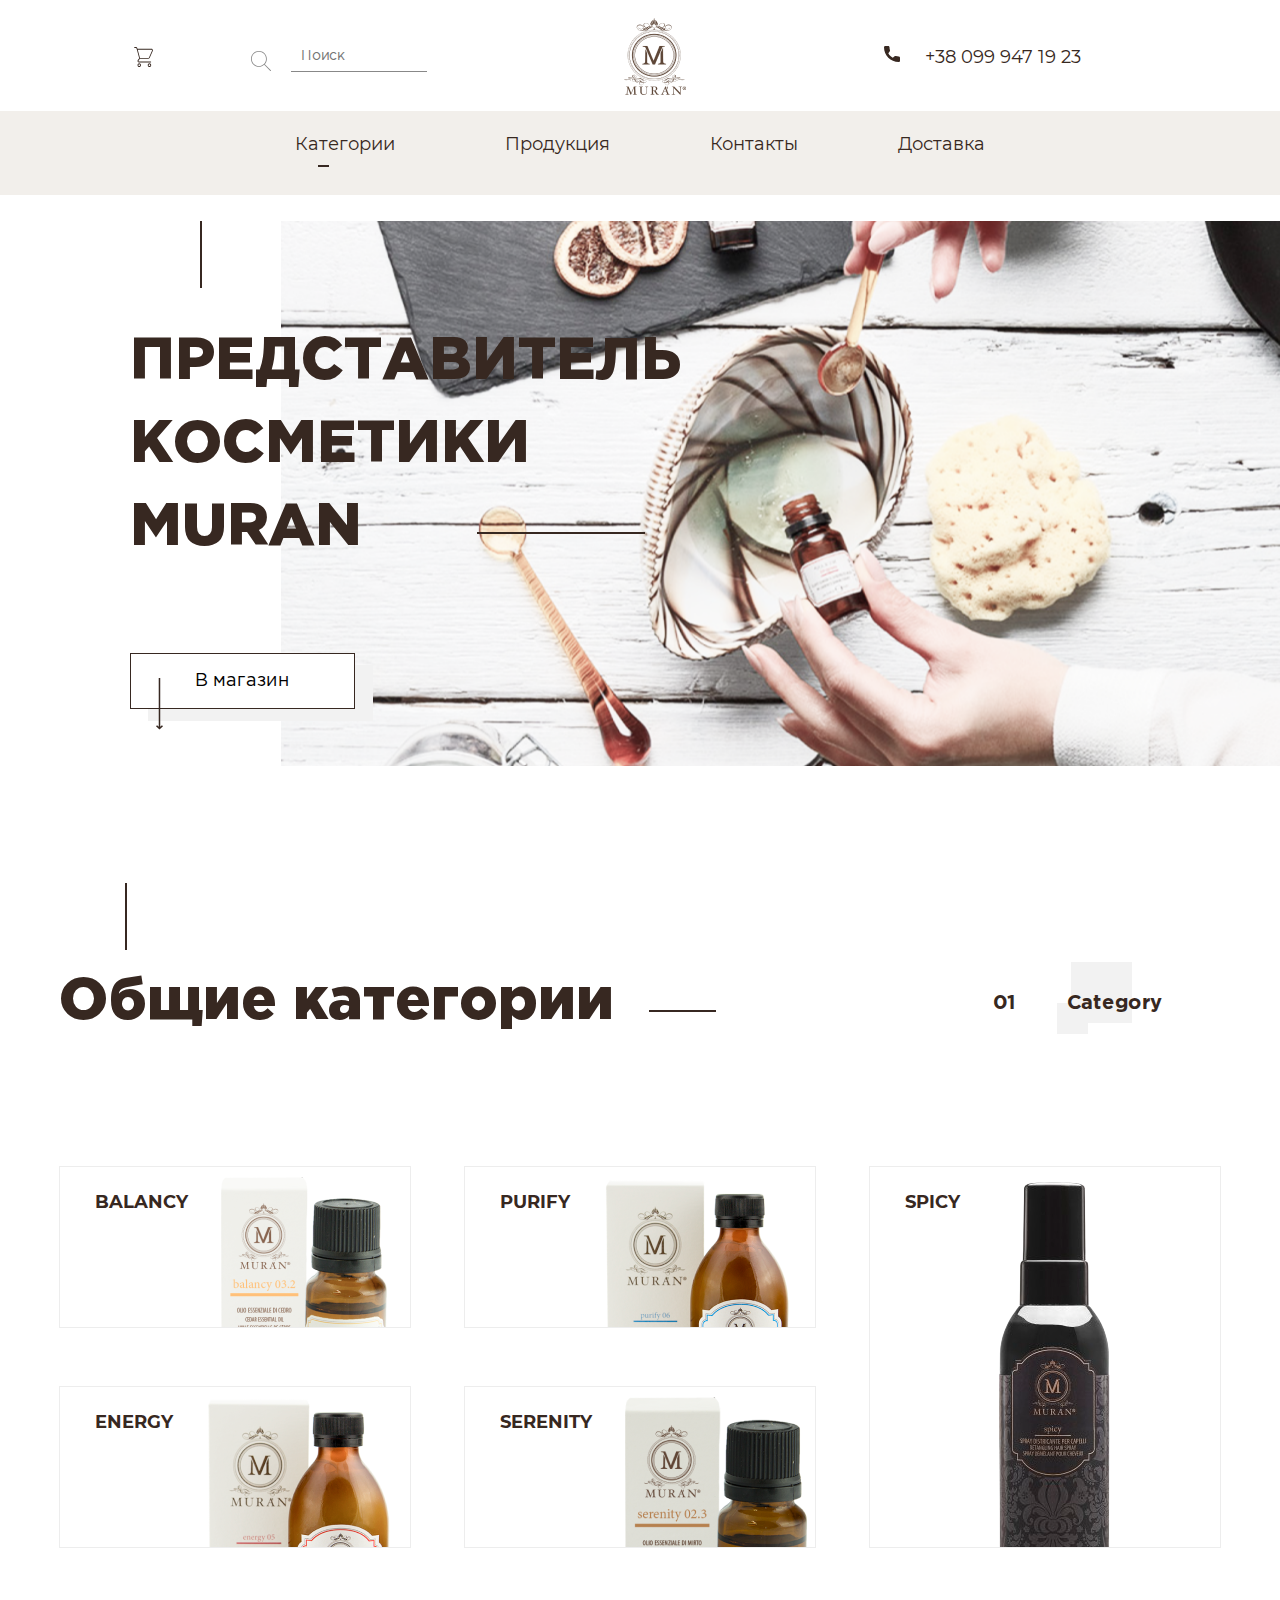
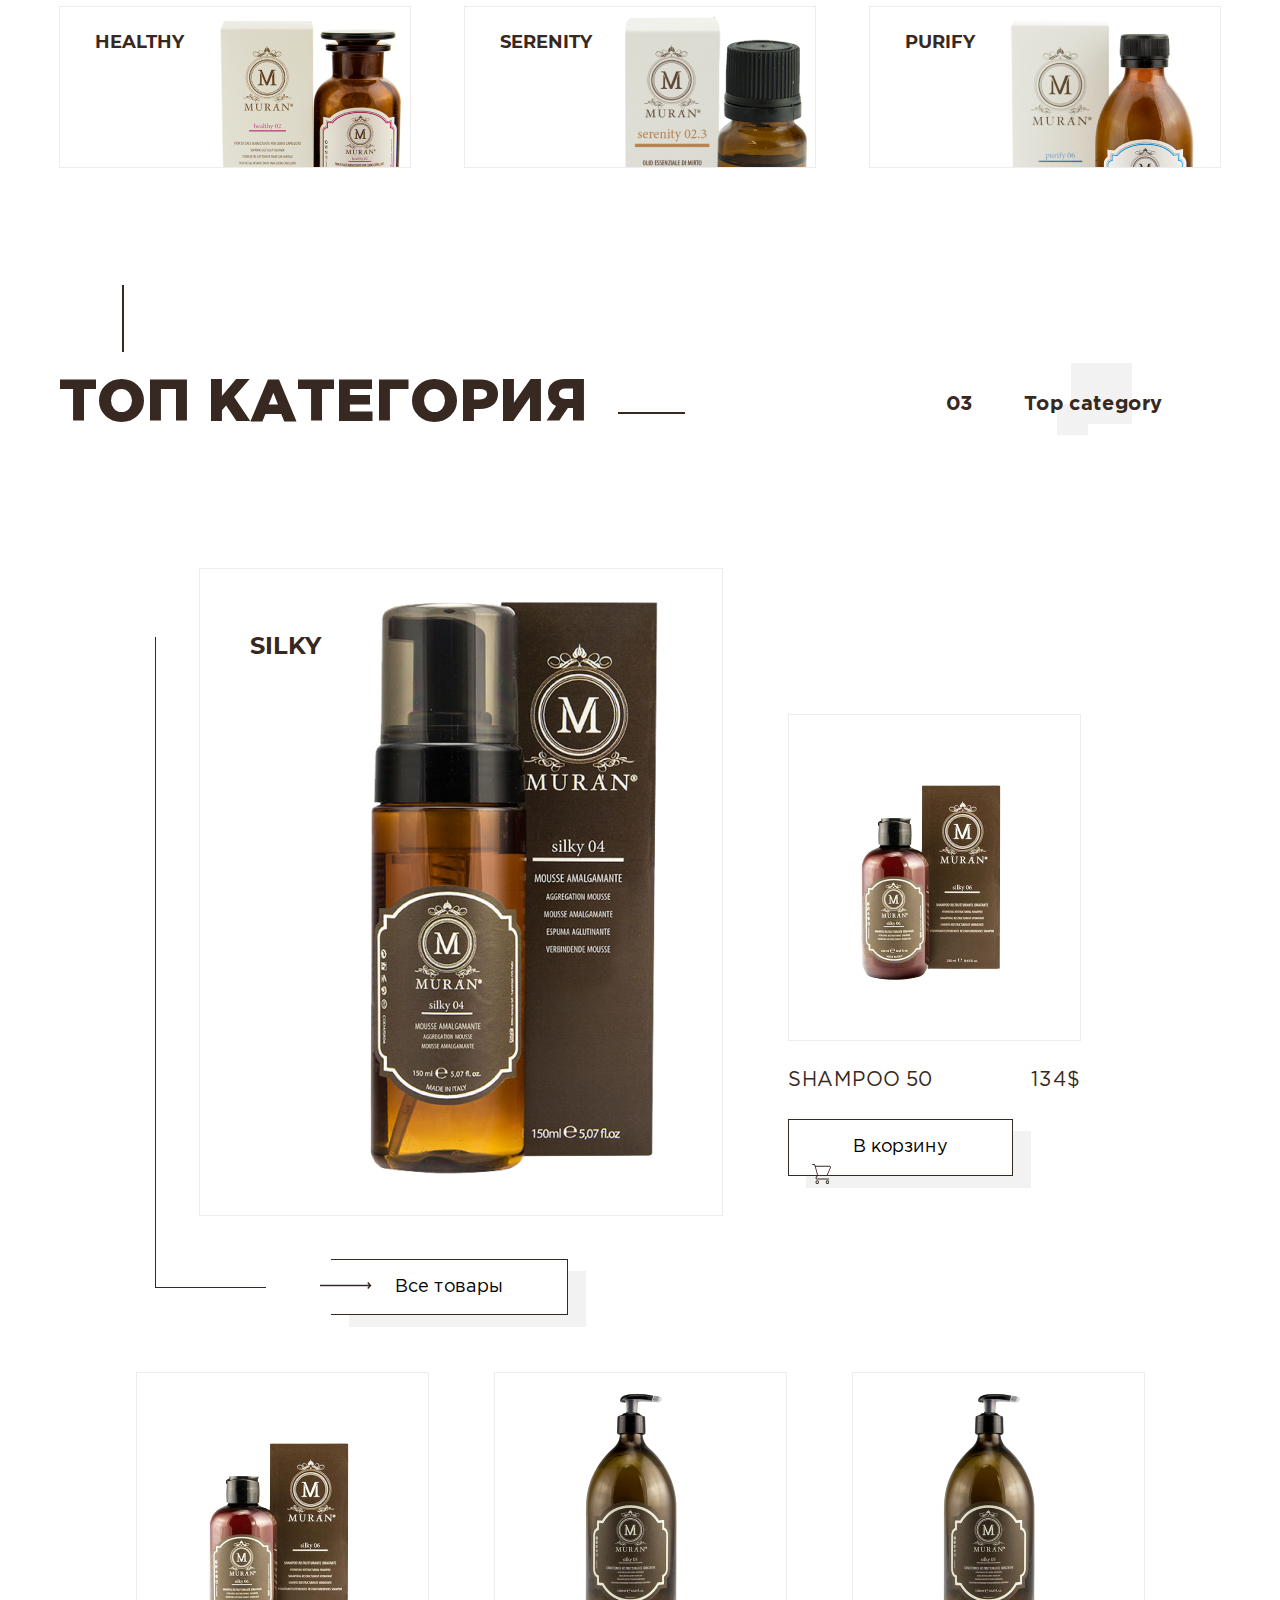
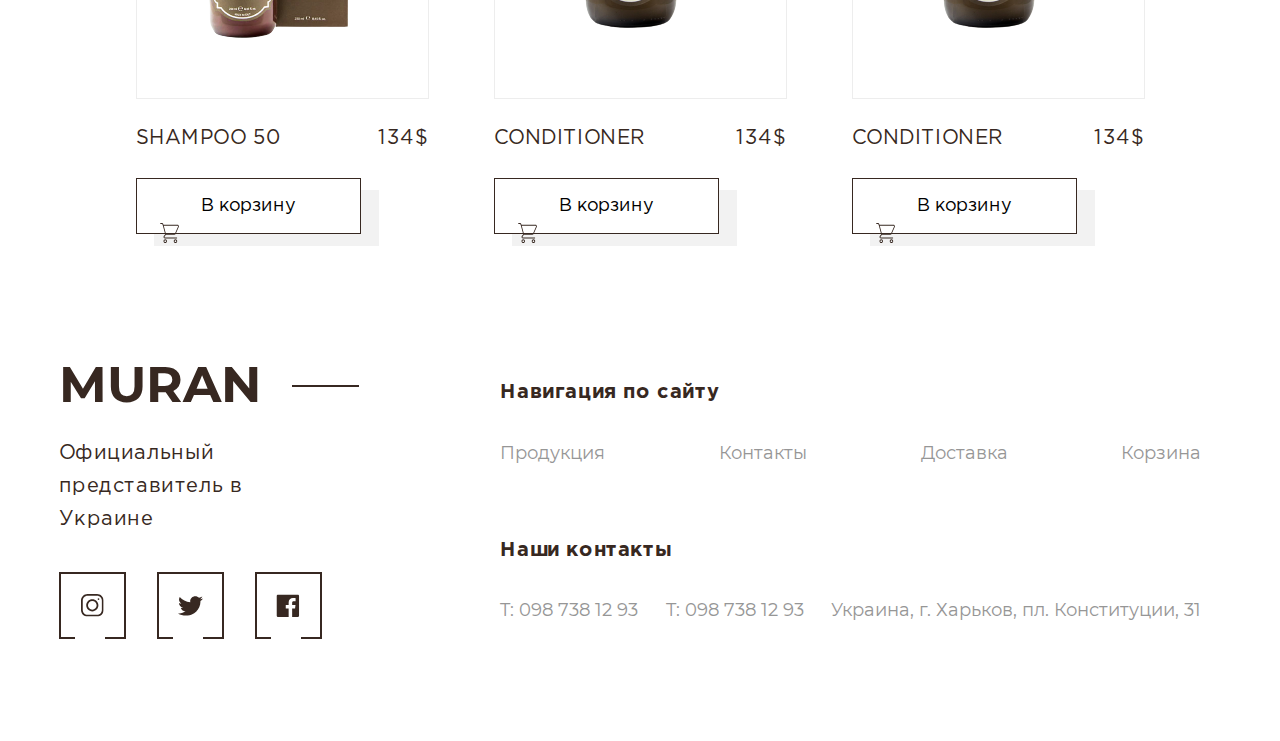
==== commit 87168d35: "upd" ====
--- a/app/index.html
+++ b/app/index.html
@@ -128,6 +128,7 @@
     <div class="top-products-list">
       <div class="top-products-list__item grid-item-a">
         <div class="top-products-list__item-image top-products-list__item-image_big">
+          <div class="top-products-list__item-image-title">SILKY</div>
           <img src="images/product-silky.png" alt="SHAMPOO">
         </div>
         <div class="top-products-list__item-info"></div>
--- a/app/css/style.min.css
+++ b/app/css/style.min.css
@@ -1,6 +1,6 @@
-@font-face{font-family:'Montserrat';src:url("../fonts/Montserrat/Montserrat-Light.woff2") format("woff2"),url("../fonts/Montserrat/Montserrat-Light.woff") format("woff"),url("../fonts/Montserrat/Montserrat-Light.ttf") format("ttf");font-weight:300;font-style:normal;font-display:swap}@font-face{font-family:'Montserrat';src:url("../fonts/Montserrat/Montserrat-Regular.woff2") format("woff2"),url("../fonts/Montserrat/Montserrat-Regular.woff") format("woff"),url("../fonts/Montserrat/Montserrat-Regular.ttf") format("ttf");font-weight:400;font-style:normal;font-display:swap}@font-face{font-family:'Montserrat';src:url("../fonts/Montserrat/Montserrat-Bold.woff2") format("woff2"),url("../fonts/Montserrat/Montserrat-Bold.woff") format("woff"),url("../fonts/Montserrat/Montserrat-Bold.ttf") format("ttf");font-weight:700;font-style:normal;font-display:swap}@font-face{font-family:'GothamPro';src:url("../fonts/GothamPro/GothamPro.woff2") format("woff2"),url("../fonts/GothamPro/GothamPro.woff") format("woff"),url("../fonts/GothamPro/GothamPro.ttf") format("ttf");font-weight:400;font-style:normal;font-display:swap}@font-face{font-family:'GothamPro';src:url("../fonts/GothamPro/GothamPro-Bold.woff2") format("woff2"),url("../fonts/GothamPro/GothamPro-Bold.woff") format("woff"),url("../fonts/GothamPro/GothamPro-Bold.ttf") format("ttf");font-weight:700;font-style:normal;font-display:swap}@font-face{font-family:'GothamPro';src:url("../fonts/GothamPro/GothamPro-Black.woff2") format("woff2"),url("../fonts/GothamPro/GothamPro-Black.woff") format("woff"),url("../fonts/GothamPro/GothamPro-Black.ttf") format("ttf");font-weight:900;font-style:normal;font-display:swap}.breadcrumb__item,.pagination,.header__phone,.menu,.footer__nav-links{font-family:'Montserrat', sans-serif;font-weight:400}.pagination__link:hover,.pagination__link_active,.menu__sublist li:hover,.product-lines-list__item-title,.footer__info-title{font-family:'Montserrat', sans-serif;font-weight:700}body,.footer__info-subtitle{font-family:'GothamPro', sans-serif;font-weight:400}.subtitle-h2,.footer__nav-title{font-family:'GothamPro', sans-serif;font-weight:700}h1,h2,.breadcrumb__item_big{font-family:'GothamPro', sans-serif;font-weight:900}body,.pagination__link:hover,.pagination__link_active,.footer__nav-links a:hover{color:#372821}/*! normalize.css v8.0.1 | MIT License | github.com/necolas/normalize.css */html{line-height:1.15;-webkit-text-size-adjust:100%}body{margin:0}main{display:block}h1{font-size:2em;margin:0.67em 0}hr{-webkit-box-sizing:content-box;box-sizing:content-box;height:0;overflow:visible}pre{font-family:monospace, monospace;font-size:1em}a{background-color:transparent}abbr[title]{border-bottom:none;text-decoration:underline;-webkit-text-decoration:underline dotted;text-decoration:underline dotted}b,strong{font-weight:bolder}code,kbd,samp{font-family:monospace, monospace;font-size:1em}small{font-size:80%}sub,sup{font-size:75%;line-height:0;position:relative;vertical-align:baseline}sub{bottom:-0.25em}sup{top:-0.5em}img{border-style:none}button,input,optgroup,select,textarea{font-family:inherit;font-size:100%;line-height:1.15;margin:0}button,input{overflow:visible}button,select{text-transform:none}button,[type="button"],[type="reset"],[type="submit"]{-webkit-appearance:button}button::-moz-focus-inner,[type="button"]::-moz-focus-inner,[type="reset"]::-moz-focus-inner,[type="submit"]::-moz-focus-inner{border-style:none;padding:0}button:-moz-focusring,[type="button"]:-moz-focusring,[type="reset"]:-moz-focusring,[type="submit"]:-moz-focusring{outline:1px dotted ButtonText}fieldset{padding:0.35em 0.75em 0.625em}legend{-webkit-box-sizing:border-box;box-sizing:border-box;color:inherit;display:table;max-width:100%;padding:0;white-space:normal}progress{vertical-align:baseline}textarea{overflow:auto}[type="checkbox"],[type="radio"]{-webkit-box-sizing:border-box;box-sizing:border-box;padding:0}[type="number"]::-webkit-inner-spin-button,[type="number"]::-webkit-outer-spin-button{height:auto}[type="search"]{-webkit-appearance:textfield;outline-offset:-2px}[type="search"]::-webkit-search-decoration{-webkit-appearance:none}::-webkit-file-upload-button{-webkit-appearance:button;font:inherit}details{display:block}summary{display:list-item}template{display:none}[hidden]{display:none}.slick-slider{position:relative;display:block;-webkit-box-sizing:border-box;box-sizing:border-box;-webkit-user-select:none;-moz-user-select:none;-ms-user-select:none;user-select:none;-webkit-touch-callout:none;-khtml-user-select:none;-ms-touch-action:pan-y;touch-action:pan-y;-webkit-tap-highlight-color:transparent}.slick-list{position:relative;display:block;overflow:hidden;margin:0;padding:0}.slick-list:focus{outline:none}.slick-list.dragging{cursor:pointer;cursor:hand}.slick-slider .slick-track,.slick-slider .slick-list{-webkit-transform:translate3d(0, 0, 0);-ms-transform:translate3d(0, 0, 0);transform:translate3d(0, 0, 0)}.slick-track{position:relative;top:0;left:0;display:block;margin-left:auto;margin-right:auto}.slick-track:before,.slick-track:after{display:table;content:''}.slick-track:after{clear:both}.slick-loading .slick-track{visibility:hidden}.slick-slide{display:none;float:left;height:100%;min-height:1px}[dir='rtl'] .slick-slide{float:right}.slick-slide img{display:block}.slick-slide.slick-loading img{display:none}.slick-slide.dragging img{pointer-events:none}.slick-initialized .slick-slide{display:block}.slick-loading .slick-slide{visibility:hidden}.slick-vertical .slick-slide{display:block;height:auto;border:1px solid transparent}.slick-arrow.slick-hidden{display:none}html{-webkit-box-sizing:border-box;box-sizing:border-box;width:100%}*,*:before,*:after{-webkit-box-sizing:inherit;box-sizing:inherit}body{background:#fff;font-size:18px}a{text-decoration:none;color:inherit}p{line-height:216.9%}ul,li{list-style-type:none;margin:0;padding:0}li>a:after{content:url(../images/list-decoration.svg);position:relative;top:-4px;right:-23px}li>a:only-child:after{content:''}h1,h2,h3,h4,h5,h6{margin:0;font-size:inherit}h1{font-size:59px;line-height:141.4%}h2{font-size:59px;line-height:125.4%;position:relative;display:inline-block}h2::before{content:'';width:2px;height:67px;background:#372821;position:absolute;top:-113%;left:12%}h2::after{content:'';width:67px;height:2px;background:#372821;position:absolute;bottom:38%;right:-18.5%}.subtitle-h2{float:right;font-size:20px;position:relative;margin-right:60px}.subtitle-h2:before{content:url(../images/title-h2-decoraion.svg);position:absolute;z-index:-1;top:-30px;right:30px}.subtitle-h2 span{margin-right:51px}.container{max-width:1223px;margin:0 auto;padding:0 30px}.btn{padding:17px 64px;background-color:#fff;border:1px solid #372821;cursor:pointer;position:relative;-webkit-box-shadow:18px 12px 0 #F2F2F2;box-shadow:18px 12px 0 #F2F2F2;-webkit-transition:all 0.5s;-o-transition:all 0.5s;transition:all 0.5s}.btn::before{content:"";position:absolute;width:39px;height:1px;left:14px;top:53.5px;background-color:#fff}.btn:hover::before{background-color:#F2F2F2}.btn:focus{outline:none}.btn:hover{outline:none;-webkit-box-shadow:0px 0px 0 #F2F2F2;box-shadow:0px 0px 0 #F2F2F2;background-color:#F2F2F2}.breadcrumb{background-image:url(../images/breadcrumb-bg.png);background-repeat:no-repeat;background-position:right;height:183px}.breadcrumb__inner{max-width:1223px;margin:0 auto;padding:69px 0px 56px 30px}.breadcrumb__list li{display:inline;padding-right:27px}.breadcrumb__item{font-size:20px;line-height:24px}.breadcrumb__item::before{content:"/";position:relative;right:8px}.breadcrumb__item_big{font-size:45px;line-height:125.4%}.contacts-main-content{padding:65px 0 187px 30px}.contacts-map__inner{display:-webkit-box;display:-ms-flexbox;display:flex;padding:70px 0 70px}.contacts-map__map{width:50%;height:342px;background-color:#000;margin-right:120px}.contacts-map__info{font-size:14px}.contacts-map__info-inner{display:-webkit-box;display:-ms-flexbox;display:flex;-webkit-box-align:center;-ms-flex-align:center;align-items:center;margin-bottom:50px}.contacts-map__info-img{background:url(../images/watch.svg) no-repeat;width:39px;height:39px;margin-right:25px}.contacts-map__info-text{border-left:1px solid #372821;padding-left:25px}.delivery-main-content{padding:65px 0 35px 30px}.category-page{padding:110px 0 110px 30px}.category-page__title-inner{display:-webkit-box;display:-ms-flexbox;display:flex;-webkit-box-pack:justify;-ms-flex-pack:justify;justify-content:space-between;-webkit-box-align:center;-ms-flex-align:center;align-items:center;margin-bottom:100px}.category-page__title-h2{font-size:35px;line-height:142.9%}.category-page__title-h2::before{content:'';width:2px;height:34px;background:#372821;position:absolute;top:-88%;left:7%}.category-page__title-h2::after{content:'';width:67px;height:2px;background:#372821;position:absolute;bottom:42%;right:-51.5%}.category-products-list{display:-ms-grid;display:grid;-ms-grid-columns:1fr 1fr 1fr;grid-template-columns:1fr 1fr 1fr;-ms-grid-rows:1fr 1fr;grid-template-rows:1fr 1fr;gap:50px 65px}.pagination{font-size:15px;color:#E1E1E1;line-height:18px;display:-webkit-box;display:-ms-flexbox;display:flex;-webkit-box-align:center;-ms-flex-align:center;align-items:center}.pagination__prev{border:1px solid  #372821;width:57px;height:57px;background:#FFFFFF;position:relative;cursor:pointer;-webkit-box-shadow:18px 12px 0 #F2F2F2;box-shadow:18px 12px 0 #F2F2F2;-webkit-transition:all 0.5s;-o-transition:all 0.5s;transition:all 0.5s;margin:0 25px 0 0}.pagination__prev::before{content:'';width:1px;height:31px;background-color:#FFFFFF;position:absolute;top:15px;right:-1px}.pagination__prev::after{content:url(../images/arrow-left.svg);position:absolute;top:15px;right:-23px}.pagination__prev:hover{-webkit-box-shadow:0px 0px 0 #F2F2F2;box-shadow:0px 0px 0 #F2F2F2;background:#F2F2F2}.pagination__next{border:1px solid  #372821;width:57px;height:57px;background:#FFFFFF;position:relative;cursor:pointer;-webkit-box-shadow:-18px 12px 0 #F2F2F2;box-shadow:-18px 12px 0 #F2F2F2;-webkit-transition:all 0.5s;-o-transition:all 0.5s;transition:all 0.5s;margin:0 0 0 25px}.pagination__next::before{content:'';width:1px;height:31px;background-color:#FFFFFF;position:absolute;top:15px;left:-1px}.pagination__next::after{content:url(../images/arrow-right.svg);position:absolute;top:15px;left:-23px}.pagination__next:hover{-webkit-box-shadow:0px 0px 0 #F2F2F2;box-shadow:0px 0px 0 #F2F2F2;background:#F2F2F2}.pagination__link{margin:0 13px}#header{-webkit-transition:top 0.3s;-o-transition:top 0.3s;transition:top 0.3s}.header{position:fixed;z-index:2;width:100%;background-color:#fff}.header__inner{display:-webkit-box;display:-ms-flexbox;display:flex;-webkit-box-align:center;-ms-flex-align:center;align-items:center;-webkit-box-pack:justify;-ms-flex-pack:justify;justify-content:space-between;padding-top:18px;padding-bottom:16px;max-width:1012px;margin:0 auto}.header__cart{background-image:url(../images/cart.svg);background-repeat:no-repeat;width:19px;height:20px;cursor:pointer;margin-left:-59px}.header__search{position:relative;margin-left:-60px}.header__search::after{content:url(../images/search.svg);background-repeat:no-repeat;width:20px;height:20px;position:absolute;left:-40px;top:9px}.header input{width:136px;height:30px;background:#FFFFFF;border-bottom:1px solid #888888;border-top:none;border-right:none;border-left:none;font-size:14px;line-height:15px;padding:4px 10px;cursor:pointer}.header input:focus{outline:none}.header__logo{background-image:url(../images/logo.png);background-repeat:no-repeat;width:62px;height:77px}.header__phone{background-image:url(../images/phone.svg);background-repeat:no-repeat;cursor:pointer;white-space:nowrap;padding-left:41px;margin-right:65px;line-height:22px}.menu{background:#F2EFEB}.menu__list{display:-webkit-box;display:-ms-flexbox;display:flex;-webkit-box-pack:center;-ms-flex-pack:center;justify-content:center}.menu__list-item{border-top:3px solid #F2EFEB;max-width:210px}.menu__list-item a{padding:20px 50px;display:inline-block}.menu__list-item:hover{border-top:3px solid #372821;-webkit-transition:0.5s;-o-transition:0.5s;transition:0.5s}.menu__sublist{position:absolute;background-color:#fff;top:60px;-webkit-box-shadow:0px 4px 24px rgba(0,0,0,0.1);box-shadow:0px 4px 24px rgba(0,0,0,0.1);min-width:208px;display:none;letter-spacing:0.02rem}.menu__sublist li:hover{background:#F8F8F8}.menu__sublist li a{display:block;padding:20px 0 20px 50px}.menu__sublist-link{position:relative;display:inline-block}.menu__sublist-link:hover .menu__sublist{display:block}.menu__sublist-link:hover{background:#fff}.main{padding-top:221px}.first-screen{padding:0 0 200px 30px}.first-screen__container{max-width:1600px;margin:0 auto;background:url(../images/main-slider.png) no-repeat right}.first-screen__inner{max-width:548px;padding:192px 0 87px 172px}.first-screen__title h1{margin-bottom:82px;position:relative}.first-screen__title h1::after{content:'';width:168px;height:2px;background:#372821;position:absolute;bottom:37px;right:-67px}.first-screen__title h1::before{content:'';width:2px;height:67px;background:#372821;position:absolute;top:-100px;left:70px}.first-screen__btn::after{content:url(../images/arrow-down.svg);position:absolute;left:25px;top:24px}.categories{padding-bottom:200px}.categories__title-h2{display:-webkit-box;display:-ms-flexbox;display:flex;-webkit-box-align:center;-ms-flex-align:center;align-items:center;-webkit-box-pack:justify;-ms-flex-pack:justify;justify-content:space-between;margin-bottom:126px}.product-lines-list{display:-ms-grid;display:grid;-ms-grid-columns:352px 53px 352px 53px 352px;grid-template-columns:352px 352px 352px;-ms-grid-rows:162px 58px 162px 58px 162px;grid-template-rows:162px 162px 162px;gap:58px 53px;grid-template-areas:". . spicy"+@font-face{font-family:'Montserrat';src:url("../fonts/Montserrat/Montserrat-Light.woff2") format("woff2"),url("../fonts/Montserrat/Montserrat-Light.woff") format("woff"),url("../fonts/Montserrat/Montserrat-Light.ttf") format("ttf");font-weight:300;font-style:normal;font-display:swap}@font-face{font-family:'Montserrat';src:url("../fonts/Montserrat/Montserrat-Regular.woff2") format("woff2"),url("../fonts/Montserrat/Montserrat-Regular.woff") format("woff"),url("../fonts/Montserrat/Montserrat-Regular.ttf") format("ttf");font-weight:400;font-style:normal;font-display:swap}@font-face{font-family:'Montserrat';src:url("../fonts/Montserrat/Montserrat-Bold.woff2") format("woff2"),url("../fonts/Montserrat/Montserrat-Bold.woff") format("woff"),url("../fonts/Montserrat/Montserrat-Bold.ttf") format("ttf");font-weight:700;font-style:normal;font-display:swap}@font-face{font-family:'GothamPro';src:url("../fonts/GothamPro/GothamPro.woff2") format("woff2"),url("../fonts/GothamPro/GothamPro.woff") format("woff"),url("../fonts/GothamPro/GothamPro.ttf") format("ttf");font-weight:400;font-style:normal;font-display:swap}@font-face{font-family:'GothamPro';src:url("../fonts/GothamPro/GothamPro-Bold.woff2") format("woff2"),url("../fonts/GothamPro/GothamPro-Bold.woff") format("woff"),url("../fonts/GothamPro/GothamPro-Bold.ttf") format("ttf");font-weight:700;font-style:normal;font-display:swap}@font-face{font-family:'GothamPro';src:url("../fonts/GothamPro/GothamPro-Black.woff2") format("woff2"),url("../fonts/GothamPro/GothamPro-Black.woff") format("woff"),url("../fonts/GothamPro/GothamPro-Black.ttf") format("ttf");font-weight:900;font-style:normal;font-display:swap}.breadcrumb__item,.pagination,.header__phone,.menu,.footer__nav-links{font-family:'Montserrat', sans-serif;font-weight:400}.pagination__link:hover,.pagination__link_active,.menu__sublist li:hover,.product-lines-list__item-title,.top-products-list__item-image-title,.footer__info-title{font-family:'Montserrat', sans-serif;font-weight:700}body,.footer__info-subtitle{font-family:'GothamPro', sans-serif;font-weight:400}.subtitle-h2,.footer__nav-title{font-family:'GothamPro', sans-serif;font-weight:700}h1,h2,.breadcrumb__item_big{font-family:'GothamPro', sans-serif;font-weight:900}body,.pagination__link:hover,.pagination__link_active,.footer__nav-links a:hover{color:#372821}/*! normalize.css v8.0.1 | MIT License | github.com/necolas/normalize.css */html{line-height:1.15;-webkit-text-size-adjust:100%}body{margin:0}main{display:block}h1{font-size:2em;margin:0.67em 0}hr{-webkit-box-sizing:content-box;box-sizing:content-box;height:0;overflow:visible}pre{font-family:monospace, monospace;font-size:1em}a{background-color:transparent}abbr[title]{border-bottom:none;text-decoration:underline;-webkit-text-decoration:underline dotted;text-decoration:underline dotted}b,strong{font-weight:bolder}code,kbd,samp{font-family:monospace, monospace;font-size:1em}small{font-size:80%}sub,sup{font-size:75%;line-height:0;position:relative;vertical-align:baseline}sub{bottom:-0.25em}sup{top:-0.5em}img{border-style:none}button,input,optgroup,select,textarea{font-family:inherit;font-size:100%;line-height:1.15;margin:0}button,input{overflow:visible}button,select{text-transform:none}button,[type="button"],[type="reset"],[type="submit"]{-webkit-appearance:button}button::-moz-focus-inner,[type="button"]::-moz-focus-inner,[type="reset"]::-moz-focus-inner,[type="submit"]::-moz-focus-inner{border-style:none;padding:0}button:-moz-focusring,[type="button"]:-moz-focusring,[type="reset"]:-moz-focusring,[type="submit"]:-moz-focusring{outline:1px dotted ButtonText}fieldset{padding:0.35em 0.75em 0.625em}legend{-webkit-box-sizing:border-box;box-sizing:border-box;color:inherit;display:table;max-width:100%;padding:0;white-space:normal}progress{vertical-align:baseline}textarea{overflow:auto}[type="checkbox"],[type="radio"]{-webkit-box-sizing:border-box;box-sizing:border-box;padding:0}[type="number"]::-webkit-inner-spin-button,[type="number"]::-webkit-outer-spin-button{height:auto}[type="search"]{-webkit-appearance:textfield;outline-offset:-2px}[type="search"]::-webkit-search-decoration{-webkit-appearance:none}::-webkit-file-upload-button{-webkit-appearance:button;font:inherit}details{display:block}summary{display:list-item}template{display:none}[hidden]{display:none}.slick-slider{position:relative;display:block;-webkit-box-sizing:border-box;box-sizing:border-box;-webkit-user-select:none;-moz-user-select:none;-ms-user-select:none;user-select:none;-webkit-touch-callout:none;-khtml-user-select:none;-ms-touch-action:pan-y;touch-action:pan-y;-webkit-tap-highlight-color:transparent}.slick-list{position:relative;display:block;overflow:hidden;margin:0;padding:0}.slick-list:focus{outline:none}.slick-list.dragging{cursor:pointer;cursor:hand}.slick-slider .slick-track,.slick-slider .slick-list{-webkit-transform:translate3d(0, 0, 0);-ms-transform:translate3d(0, 0, 0);transform:translate3d(0, 0, 0)}.slick-track{position:relative;top:0;left:0;display:block;margin-left:auto;margin-right:auto}.slick-track:before,.slick-track:after{display:table;content:''}.slick-track:after{clear:both}.slick-loading .slick-track{visibility:hidden}.slick-slide{display:none;float:left;height:100%;min-height:1px}[dir='rtl'] .slick-slide{float:right}.slick-slide img{display:block}.slick-slide.slick-loading img{display:none}.slick-slide.dragging img{pointer-events:none}.slick-initialized .slick-slide{display:block}.slick-loading .slick-slide{visibility:hidden}.slick-vertical .slick-slide{display:block;height:auto;border:1px solid transparent}.slick-arrow.slick-hidden{display:none}html{-webkit-box-sizing:border-box;box-sizing:border-box;width:100%}*,*:before,*:after{-webkit-box-sizing:inherit;box-sizing:inherit}body{background:#fff;font-size:18px}a{text-decoration:none;color:inherit}p{line-height:216.9%}ul,li{list-style-type:none;margin:0;padding:0}li>a:after{content:url(../images/list-decoration.svg);position:relative;top:-4px;right:-23px}li>a:only-child:after{content:''}h1,h2,h3,h4,h5,h6{margin:0;font-size:inherit}h1{font-size:59px;line-height:141.4%}h2{font-size:59px;line-height:125.4%;position:relative;display:inline-block}h2::before{content:'';width:2px;height:67px;background:#372821;position:absolute;top:-113%;left:12%}h2::after{content:'';width:67px;height:2px;background:#372821;position:absolute;bottom:38%;right:-18.5%}.subtitle-h2{float:right;font-size:20px;position:relative;margin-right:60px}.subtitle-h2:before{content:url(../images/title-h2-decoraion.svg);position:absolute;z-index:-1;top:-30px;right:30px}.subtitle-h2 span{margin-right:51px}.container{max-width:1223px;margin:0 auto;padding:0 30px}.btn{padding:17px 64px;background-color:#fff;border:1px solid #372821;cursor:pointer;position:relative;-webkit-box-shadow:18px 12px 0 #F2F2F2;box-shadow:18px 12px 0 #F2F2F2;-webkit-transition:all 0.5s;-o-transition:all 0.5s;transition:all 0.5s}.btn::before{content:"";position:absolute;width:39px;height:1px;left:14px;top:53.5px;background-color:#fff}.btn:hover::before{background-color:#F2F2F2}.btn:focus{outline:none}.btn:hover{outline:none;-webkit-box-shadow:0px 0px 0 #F2F2F2;box-shadow:0px 0px 0 #F2F2F2;background-color:#F2F2F2}.breadcrumb{background-image:url(../images/breadcrumb-bg.png);background-repeat:no-repeat;background-position:right;height:183px}.breadcrumb__inner{max-width:1223px;margin:0 auto;padding:69px 0px 56px 30px}.breadcrumb__list li{display:inline;padding-right:27px}.breadcrumb__item{font-size:20px;line-height:24px}.breadcrumb__item::before{content:"/";position:relative;right:8px}.breadcrumb__item_big{font-size:45px;line-height:125.4%}.contacts-main-content{padding:65px 0 187px 30px}.contacts-map__inner{display:-webkit-box;display:-ms-flexbox;display:flex;padding:70px 0 70px}.contacts-map__map{width:50%;height:342px;background-color:#000;margin-right:120px}.contacts-map__info{font-size:14px}.contacts-map__info-inner{display:-webkit-box;display:-ms-flexbox;display:flex;-webkit-box-align:center;-ms-flex-align:center;align-items:center;margin-bottom:50px}.contacts-map__info-img{background:url(../images/watch.svg) no-repeat;width:39px;height:39px;margin-right:25px}.contacts-map__info-text{border-left:1px solid #372821;padding-left:25px}.delivery-main-content{padding:65px 0 35px 30px}.category-page{padding:110px 0 110px 30px}.category-page__title-inner{display:-webkit-box;display:-ms-flexbox;display:flex;-webkit-box-pack:justify;-ms-flex-pack:justify;justify-content:space-between;-webkit-box-align:center;-ms-flex-align:center;align-items:center;margin-bottom:100px}.category-page__title-h2{font-size:35px;line-height:142.9%}.category-page__title-h2::before{content:'';width:2px;height:34px;background:#372821;position:absolute;top:-88%;left:7%}.category-page__title-h2::after{content:'';width:67px;height:2px;background:#372821;position:absolute;bottom:42%;right:-51.5%}.category-products-list{display:-ms-grid;display:grid;-ms-grid-columns:1fr 1fr 1fr;grid-template-columns:1fr 1fr 1fr;-ms-grid-rows:1fr 1fr;grid-template-rows:1fr 1fr;gap:50px 65px}.pagination{font-size:15px;color:#E1E1E1;line-height:18px;display:-webkit-box;display:-ms-flexbox;display:flex;-webkit-box-align:center;-ms-flex-align:center;align-items:center}.pagination__prev{border:1px solid  #372821;width:57px;height:57px;background:#FFFFFF;position:relative;cursor:pointer;-webkit-box-shadow:18px 12px 0 #F2F2F2;box-shadow:18px 12px 0 #F2F2F2;-webkit-transition:all 0.5s;-o-transition:all 0.5s;transition:all 0.5s;margin:0 25px 0 0}.pagination__prev::before{content:'';width:1px;height:31px;background-color:#FFFFFF;position:absolute;top:15px;right:-1px}.pagination__prev::after{content:url(../images/arrow-left.svg);position:absolute;top:15px;right:-23px}.pagination__prev:hover{-webkit-box-shadow:0px 0px 0 #F2F2F2;box-shadow:0px 0px 0 #F2F2F2;background:#F2F2F2}.pagination__next{border:1px solid  #372821;width:57px;height:57px;background:#FFFFFF;position:relative;cursor:pointer;-webkit-box-shadow:-18px 12px 0 #F2F2F2;box-shadow:-18px 12px 0 #F2F2F2;-webkit-transition:all 0.5s;-o-transition:all 0.5s;transition:all 0.5s;margin:0 0 0 25px}.pagination__next::before{content:'';width:1px;height:31px;background-color:#FFFFFF;position:absolute;top:15px;left:-1px}.pagination__next::after{content:url(../images/arrow-right.svg);position:absolute;top:15px;left:-23px}.pagination__next:hover{-webkit-box-shadow:0px 0px 0 #F2F2F2;box-shadow:0px 0px 0 #F2F2F2;background:#F2F2F2}.pagination__link{margin:0 13px}#header{-webkit-transition:top 0.3s;-o-transition:top 0.3s;transition:top 0.3s}.header{position:fixed;z-index:2;width:100%;background-color:#fff}.header__inner{display:-webkit-box;display:-ms-flexbox;display:flex;-webkit-box-align:center;-ms-flex-align:center;align-items:center;-webkit-box-pack:justify;-ms-flex-pack:justify;justify-content:space-between;padding-top:18px;padding-bottom:16px;max-width:1012px;margin:0 auto}.header__cart{background-image:url(../images/cart.svg);background-repeat:no-repeat;width:19px;height:20px;cursor:pointer;margin-left:-59px}.header__search{position:relative;margin-left:-60px}.header__search::after{content:url(../images/search.svg);background-repeat:no-repeat;width:20px;height:20px;position:absolute;left:-40px;top:9px}.header input{width:136px;height:30px;background:#FFFFFF;border-bottom:1px solid #888888;border-top:none;border-right:none;border-left:none;font-size:14px;line-height:15px;padding:4px 10px;cursor:pointer}.header input:focus{outline:none}.header__logo{background-image:url(../images/logo.png);background-repeat:no-repeat;width:62px;height:77px}.header__phone{background-image:url(../images/phone.svg);background-repeat:no-repeat;cursor:pointer;white-space:nowrap;padding-left:41px;margin-right:65px;line-height:22px}.menu{background:#F2EFEB}.menu__list{display:-webkit-box;display:-ms-flexbox;display:flex;-webkit-box-pack:center;-ms-flex-pack:center;justify-content:center}.menu__list-item{border-top:3px solid #F2EFEB;max-width:210px}.menu__list-item a{padding:20px 50px;display:inline-block}.menu__list-item:hover{border-top:3px solid #372821;-webkit-transition:0.5s;-o-transition:0.5s;transition:0.5s}.menu__sublist{position:absolute;background-color:#fff;top:60px;-webkit-box-shadow:0px 4px 24px rgba(0,0,0,0.1);box-shadow:0px 4px 24px rgba(0,0,0,0.1);min-width:208px;display:none;letter-spacing:0.02rem}.menu__sublist li:hover{background:#F8F8F8}.menu__sublist li a{display:block;padding:20px 0 20px 50px}.menu__sublist-link{position:relative;display:inline-block}.menu__sublist-link:hover .menu__sublist{display:block}.menu__sublist-link:hover{background:#fff}.main{padding-top:221px}.first-screen{padding:0 0 200px 30px}.first-screen__container{max-width:1600px;margin:0 auto;background:url(../images/main-slider.png) no-repeat right}.first-screen__inner{max-width:548px;padding:192px 0 87px 172px}.first-screen__title h1{margin-bottom:82px;position:relative}.first-screen__title h1::after{content:'';width:168px;height:2px;background:#372821;position:absolute;bottom:37px;right:-67px}.first-screen__title h1::before{content:'';width:2px;height:67px;background:#372821;position:absolute;top:-100px;left:70px}.first-screen__btn::after{content:url(../images/arrow-down.svg);position:absolute;left:25px;top:24px}.categories{padding-bottom:200px}.categories__title-h2{display:-webkit-box;display:-ms-flexbox;display:flex;-webkit-box-align:center;-ms-flex-align:center;align-items:center;-webkit-box-pack:justify;-ms-flex-pack:justify;justify-content:space-between;margin-bottom:126px}.product-lines-list{display:-ms-grid;display:grid;-ms-grid-columns:352px 53px 352px 53px 352px;grid-template-columns:352px 352px 352px;-ms-grid-rows:162px 58px 162px 58px 162px;grid-template-rows:162px 162px 162px;gap:58px 53px;grid-template-areas:". . spicy"  ". . spicy"  ". . ."}.product-lines-list .spicy{-ms-grid-row:1;-ms-grid-row-span:3;-ms-grid-column:5;grid-area:spicy}.product-lines-list .spicy:after{content:'';background-color:#F3F0EC}.product-lines-list__item{border:0.4px solid #EDEDED;display:-webkit-box;display:-ms-flexbox;display:flex;-webkit-box-pack:start;-ms-flex-pack:start;justify-content:flex-start;cursor:pointer;position:relative;overflow:hidden}.product-lines-list__item:after{content:'';position:absolute;top:100%;left:0px;width:100%;height:100%;background-image:url(../images/product-bg.png);background-repeat:no-repeat;background-position:center;background-size:120%;-webkit-transition:0.5s;-o-transition:0.5s;transition:0.5s;z-index:-1}.product-lines-list__item:hover:after{top:0px}.product-lines-list__item-title{margin:25px 33px 0 35px;position:relative;height:22px;-webkit-transition:all 0.6s;-o-transition:all 0.6s;transition:all 0.6s}.product-lines-list__item-title:after{content:'';left:0;bottom:-6px;width:0;height:2px;background:#372821;position:absolute;-webkit-transition:all 0.3s;-o-transition:all 0.3s;transition:all 0.3s}.product-lines-list__item-title:hover:after{width:100%;left:0;background:#372821}.product-lines-list__item-image{position:relative;top:10px}.product-lines-list__item-image:hover{top:-20px;-webkit-transition:all 0.6s;-o-transition:all 0.6s;transition:all 0.6s}.top-category{padding-bottom:120px}.top-category__title-h2{display:-webkit-box;display:-ms-flexbox;display:flex;-webkit-box-align:center;-ms-flex-align:center;align-items:center;-webkit-box-pack:justify;-ms-flex-pack:justify;justify-content:space-between;-webkit-box-orient:horizontal;-webkit-box-direction:reverse;-ms-flex-direction:row-reverse;flex-direction:row-reverse;margin-bottom:126px}.grid-item-a{-ms-grid-row:1;-ms-grid-row-span:5;-ms-grid-column:1;grid-area:grid-item-a;position:relative}.grid-item-a::before{content:'';height:86.3%;width:1px;background-color:#372821;position:absolute;left:-44px;top:69px}.grid-item-a::after{content:'';height:1px;width:33%;background-color:#372821;position:absolute;left:-43px;bottom:35px}.grid-item-b{-ms-grid-row:1;-ms-grid-row-span:3;-ms-grid-column:3;grid-area:grid-item-b}.grid-item-d{-ms-grid-row:5;-ms-grid-row-span:3;-ms-grid-column:3;grid-area:grid-item-d}.grid-item-f{-ms-grid-row:5;-ms-grid-row-span:3;-ms-grid-column:5;grid-area:grid-item-f}.grid-item-c{-ms-grid-row:1;-ms-grid-row-span:3;-ms-grid-column:5;grid-area:grid-item-c}.top-products-list{display:-ms-grid;display:grid;-ms-grid-columns:1fr 65px 1fr 65px 1fr;grid-template-columns:1fr 1fr 1fr;-ms-grid-rows:1fr 50px 1fr 50px 1fr 50px 1fr;grid-template-rows:1fr 1fr 1fr 1fr;gap:50px 65px;grid-template-areas:"grid-item-a grid-item-b grid-item-c"  "grid-item-a grid-item-b grid-item-c"  "grid-item-a grid-item-d grid-item-f"- ". grid-item-d grid-item-f"}.top-products-list__item-image{border:1px solid #EDEDED;text-align:center;cursor:pointer;position:relative;overflow:hidden;height:327px}.top-products-list__item-image_big{height:648px}.top-products-list__item-image::before{content:url(../images/eye.svg);position:absolute;right:0;top:0;opacity:0}.top-products-list__item-image:after{content:'';position:absolute;top:100%;left:0px;width:100%;height:100%;background-image:url(../images/top-product-bg.png);background-repeat:no-repeat;background-position:center;background-size:120%;-webkit-transition:0.5s;-o-transition:0.5s;transition:0.5s;z-index:-1}.top-products-list__item-image:hover:after{top:0px}.top-products-list__item-image:hover::before{-webkit-transition:1.5s;-o-transition:1.5s;transition:1.5s;opacity:1}.top-products-list__item-info{display:-webkit-box;display:-ms-flexbox;display:flex;-webkit-box-pack:justify;-ms-flex-pack:justify;justify-content:space-between;padding-top:25px;padding-bottom:25px}.top-products-list__item-title{text-transform:uppercase;font-size:20px;line-height:141.4%;letter-spacing:0.03em}.top-products-list__item-price{text-transform:uppercase;font-size:20px;line-height:141.4%;letter-spacing:0.03em}.top-products-list__item-btn::after{content:url(../images/cart.svg);position:absolute;left:23px;top:44px}.top-products-list__item-btn-all-products{border-left:none;position:relative;left:132px;bottom:7px}.top-products-list__item-btn-all-products::after{content:url(../images/arrow-right.svg);position:absolute;left:-11px;top:14px}.top-products-list__item-btn-all-products::before{content:none}.footer{padding-bottom:50px}.footer__inner{display:-webkit-box;display:-ms-flexbox;display:flex}.footer__info{-ms-flex-preferred-size:38%;flex-basis:38%}.footer__info-title{font-size:50px;line-height:61px;margin-bottom:22px;position:relative;display:inline-block}.footer__info-title::after{content:'';width:67px;height:2px;background:#372821;position:absolute;bottom:28px;right:-98px}.footer__info-subtitle{font-size:20px;line-height:163.9%;letter-spacing:0.03em;margin-bottom:37px;max-width:277px}.footer__info-social-links{display:-webkit-box;display:-ms-flexbox;display:flex;-webkit-box-align:center;-ms-flex-align:center;align-items:center}.footer__info-social-links-item{border:2px solid #372821;margin-right:31px;position:relative;cursor:pointer;width:67px;height:67px}.footer__info-social-links-item:last-child{margin-right:0}.footer__info-social-links-item img{width:25px;height:25px}.footer__info-social-links-item::before{content:'';position:absolute;width:30px;height:2px;left:14px;top:63px;background-color:#fff}.footer__nav{-ms-flex-preferred-size:62%;flex-basis:62%}.footer__nav-title{font-size:20px;line-height:163.9%;letter-spacing:0.03em;margin-bottom:34px;margin-top:22px}.footer__nav-links{display:-webkit-box;display:-ms-flexbox;display:flex;margin-bottom:50px;color:#969696;-webkit-box-pack:justify;-ms-flex-pack:justify;justify-content:space-between;-ms-flex-wrap:wrap;flex-wrap:wrap}.footer__nav-links-item{padding:0 20px 20px 0}.instagram-logo{background:url(../images/instagram-logo.svg) no-repeat center}.twitter-logo{background:url(../images/twitter-logo.svg) no-repeat center}.facebook-logo{background:url(../images/facebook-logo.svg) no-repeat center}@media (max-width: 1024px){h2{font-size:50px}h2::after{display:none}h2::before{height:37px;top:-64%;left:13%}}@media (max-width: 670px){h2{font-size:30px}h2::before{top:-113%}}@media (max-width: 328px){h2::before{top:-62%}}@media (max-width: 360px){.container{padding:0 15px}}@media (max-width: 1400px){.header__cart{margin-left:0}}@media (max-width: 1480px){.first-screen__inner{padding:100px 0 57px 100px}}@media (max-width: 1230px){.product-lines-list{-ms-grid-columns:290px 290px 290px;grid-template-columns:290px 290px 290px;-ms-grid-rows:162px 162px 162px;grid-template-rows:162px 162px 162px;gap:21px 24px;-webkit-box-pack:center;-ms-flex-pack:center;justify-content:center}.product-lines-list__item-title{margin:21px 19px 0 20px}}@media (max-width: 960px){.categories{padding-bottom:120px}.categories__title-h2{margin-bottom:50px}.subtitle-h2{display:none}.product-lines-list .spicy{display:none}.product-lines-list{display:-webkit-box;display:-ms-flexbox;display:flex;-webkit-box-orient:horizontal;-webkit-box-direction:normal;-ms-flex-direction:row;flex-direction:row;-ms-flex-wrap:wrap;flex-wrap:wrap}.product-lines-list__item{height:162px;width:290px}}@media (max-width: 1420px){.top-category__title-h2{-webkit-box-orient:horizontal;-webkit-box-direction:normal;-ms-flex-direction:row;flex-direction:row}}@media (max-width: 960px){.top-category__title-h2{margin-bottom:50px}}@media (max-width: 1024px){.footer{background-color:#372821;padding-bottom:0}.footer__inner{-webkit-box-orient:vertical;-webkit-box-direction:normal;-ms-flex-direction:column;flex-direction:column;-webkit-box-align:center;-ms-flex-align:center;align-items:center}.footer__info{color:#FFFFFF;margin-top:70px}.footer__info-social-links-item{border:2px solid #FFFFFF}.footer__info-social-links-item img{background-color:#FFFFFF;width:30px;height:30px;border-radius:6px}.footer__info-social-links-item::before{background-color:#372821}.footer__nav-title{color:#FFFFFF;margin-top:50px}.footer__nav-links a:hover{color:#FFFFFF}.instagram-logo{background:url(../images/instagram-logo-white.svg) no-repeat center}.twitter-logo{background:url(../images/twitter-logo-white.svg) no-repeat center}.facebook-logo{background:url(../images/facebook-logo-white.svg) no-repeat center}}
+ ". grid-item-d grid-item-f"}.top-products-list__item-image{border:1px solid #EDEDED;text-align:center;cursor:pointer;position:relative;overflow:hidden;height:327px}.top-products-list__item-image_big{height:648px}.top-products-list__item-image-title{margin:63px 0px 0 50px;font-size:24px;position:relative;-webkit-transition:all 0.6s;-o-transition:all 0.6s;transition:all 0.6s;display:inline-block;float:left}.top-products-list__item-image-title:after{content:'';left:0;bottom:-6px;width:0;height:2px;background:#372821;position:absolute;-webkit-transition:all 0.3s;-o-transition:all 0.3s;transition:all 0.3s}.top-products-list__item-image-title:hover:after{width:100%;left:0;background:#372821}.top-products-list__item-image::before{content:url(../images/eye.svg);position:absolute;right:0;top:0;opacity:0}.top-products-list__item-image:after{content:'';position:absolute;top:100%;left:0px;width:100%;height:100%;background-image:url(../images/top-product-bg.png);background-repeat:no-repeat;background-position:center;background-size:120%;-webkit-transition:0.5s;-o-transition:0.5s;transition:0.5s;z-index:-1}.top-products-list__item-image:hover:after{top:0px}.top-products-list__item-image:hover::before{-webkit-transition:1.5s;-o-transition:1.5s;transition:1.5s;opacity:1}.top-products-list__item-info{display:-webkit-box;display:-ms-flexbox;display:flex;-webkit-box-pack:justify;-ms-flex-pack:justify;justify-content:space-between;padding-top:25px;padding-bottom:25px}.top-products-list__item-title{text-transform:uppercase;font-size:20px;line-height:141.4%;letter-spacing:0.03em}.top-products-list__item-price{text-transform:uppercase;font-size:20px;line-height:141.4%;letter-spacing:0.03em}.top-products-list__item-btn::after{content:url(../images/cart.svg);position:absolute;left:23px;top:44px}.top-products-list__item-btn-all-products{border-left:none;position:relative;left:132px;bottom:7px}.top-products-list__item-btn-all-products::after{content:url(../images/arrow-right.svg);position:absolute;left:-11px;top:14px}.top-products-list__item-btn-all-products::before{content:none}.footer{padding-bottom:50px}.footer__inner{display:-webkit-box;display:-ms-flexbox;display:flex}.footer__info{-ms-flex-preferred-size:38%;flex-basis:38%}.footer__info-title{font-size:50px;line-height:61px;margin-bottom:22px;position:relative;display:inline-block}.footer__info-title::after{content:'';width:67px;height:2px;background:#372821;position:absolute;bottom:28px;right:-98px}.footer__info-subtitle{font-size:20px;line-height:163.9%;letter-spacing:0.03em;margin-bottom:37px;max-width:277px}.footer__info-social-links{display:-webkit-box;display:-ms-flexbox;display:flex;-webkit-box-align:center;-ms-flex-align:center;align-items:center}.footer__info-social-links-item{border:2px solid #372821;margin-right:31px;position:relative;cursor:pointer;width:67px;height:67px}.footer__info-social-links-item:last-child{margin-right:0}.footer__info-social-links-item img{width:25px;height:25px}.footer__info-social-links-item::before{content:'';position:absolute;width:30px;height:2px;left:14px;top:63px;background-color:#fff}.footer__nav{-ms-flex-preferred-size:62%;flex-basis:62%}.footer__nav-title{font-size:20px;line-height:163.9%;letter-spacing:0.03em;margin-bottom:34px;margin-top:22px}.footer__nav-links{display:-webkit-box;display:-ms-flexbox;display:flex;margin-bottom:50px;color:#969696;-webkit-box-pack:justify;-ms-flex-pack:justify;justify-content:space-between;-ms-flex-wrap:wrap;flex-wrap:wrap}.footer__nav-links-item{padding:0 20px 20px 0}.instagram-logo{background:url(../images/instagram-logo.svg) no-repeat center}.twitter-logo{background:url(../images/twitter-logo.svg) no-repeat center}.facebook-logo{background:url(../images/facebook-logo.svg) no-repeat center}@media (max-width: 1024px){h2{font-size:50px}h2::after{display:none}h2::before{height:37px;top:-64%;left:13%}}@media (max-width: 670px){h2{font-size:30px}h2::before{top:-113%}}@media (max-width: 328px){h2::before{top:-62%}}@media (max-width: 360px){.container{padding:0 15px}}@media (max-width: 1400px){.header__cart{margin-left:0}}@media (max-width: 1480px){.first-screen__inner{padding:100px 0 57px 100px}}@media (max-width: 1230px){.product-lines-list{-ms-grid-columns:290px 290px 290px;grid-template-columns:290px 290px 290px;-ms-grid-rows:162px 162px 162px;grid-template-rows:162px 162px 162px;gap:21px 24px;-webkit-box-pack:center;-ms-flex-pack:center;justify-content:center}.product-lines-list__item-title{margin:21px 19px 0 20px}}@media (max-width: 960px){.categories{padding-bottom:120px}.categories__title-h2{margin-bottom:50px}.subtitle-h2{display:none}.product-lines-list .spicy{display:none}.product-lines-list{display:-webkit-box;display:-ms-flexbox;display:flex;-webkit-box-orient:horizontal;-webkit-box-direction:normal;-ms-flex-direction:row;flex-direction:row;-ms-flex-wrap:wrap;flex-wrap:wrap}.product-lines-list__item{height:162px;width:290px}}@media (max-width: 1420px){.top-category__title-h2{-webkit-box-orient:horizontal;-webkit-box-direction:normal;-ms-flex-direction:row;flex-direction:row}}@media (max-width: 1300px){.top-products-list{display:-webkit-box;display:-ms-flexbox;display:flex;-ms-flex-wrap:wrap;flex-wrap:wrap;-webkit-box-pack:center;-ms-flex-pack:center;justify-content:center;-webkit-box-align:center;-ms-flex-align:center;align-items:center}.grid-item-a::after{width:21%;left:-43px;bottom:34px}}@media (max-width: 960px){.top-category__title-h2{margin-bottom:50px}}@media (max-width: 730px){.top-products-list__item-image_big{height:182px;width:293px}.top-products-list__item-image_big img{height:225px}.top-products-list__item-btn-all-products{left:79px;bottom:12px}.top-products-list__item-image-title{margin:20px 0px 0 35px}.grid-item-a::before{height:52.5%;left:-21px;top:96px}.grid-item-a::after{width:22%;left:-21px;bottom:40px}}@media (max-width: 1024px){.footer{background-color:#372821;padding-bottom:0}.footer__inner{-webkit-box-orient:vertical;-webkit-box-direction:normal;-ms-flex-direction:column;flex-direction:column;-webkit-box-align:center;-ms-flex-align:center;align-items:center}.footer__info{color:#FFFFFF;margin-top:70px}.footer__info-social-links-item{border:2px solid #FFFFFF}.footer__info-social-links-item img{background-color:#FFFFFF;width:30px;height:30px;border-radius:6px}.footer__info-social-links-item::before{background-color:#372821}.footer__nav-title{color:#FFFFFF;margin-top:50px}.footer__nav-links a:hover{color:#FFFFFF}.instagram-logo{background:url(../images/instagram-logo-white.svg) no-repeat center}.twitter-logo{background:url(../images/twitter-logo-white.svg) no-repeat center}.facebook-logo{background:url(../images/facebook-logo-white.svg) no-repeat center}}
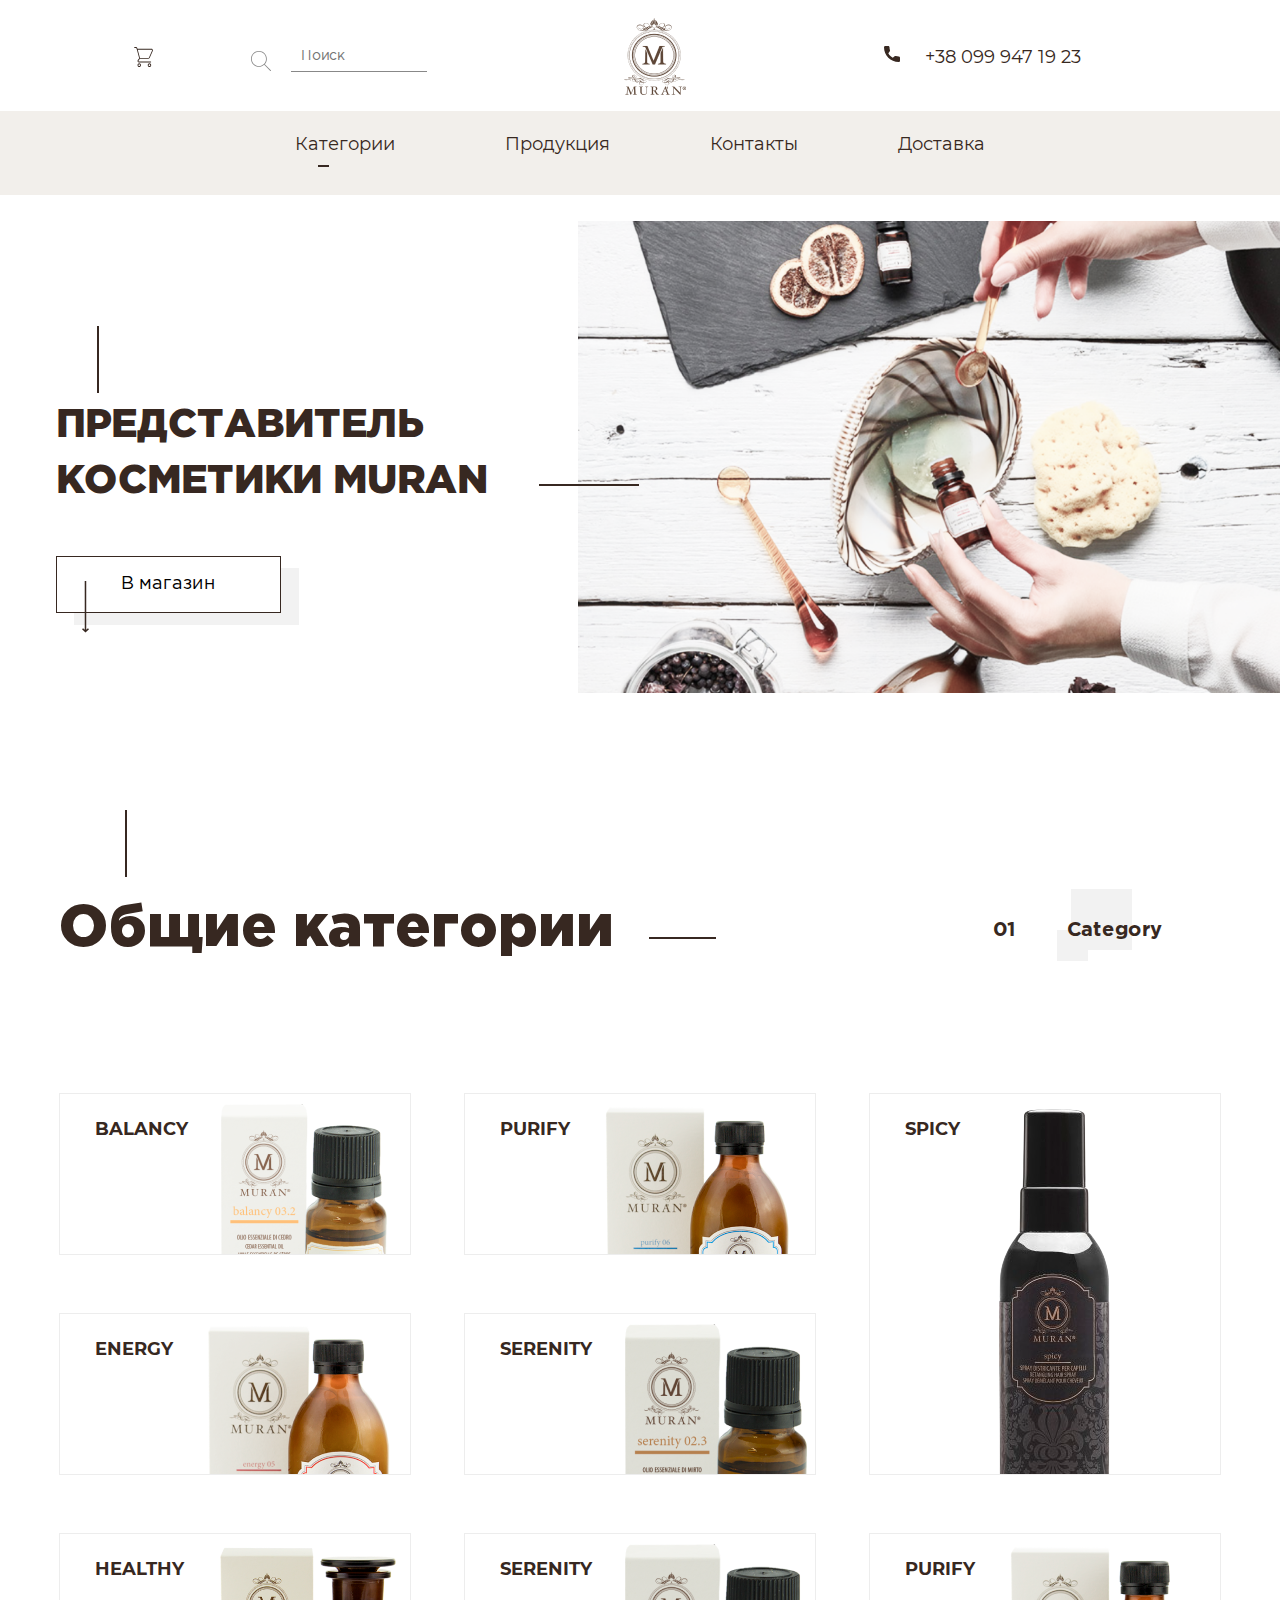
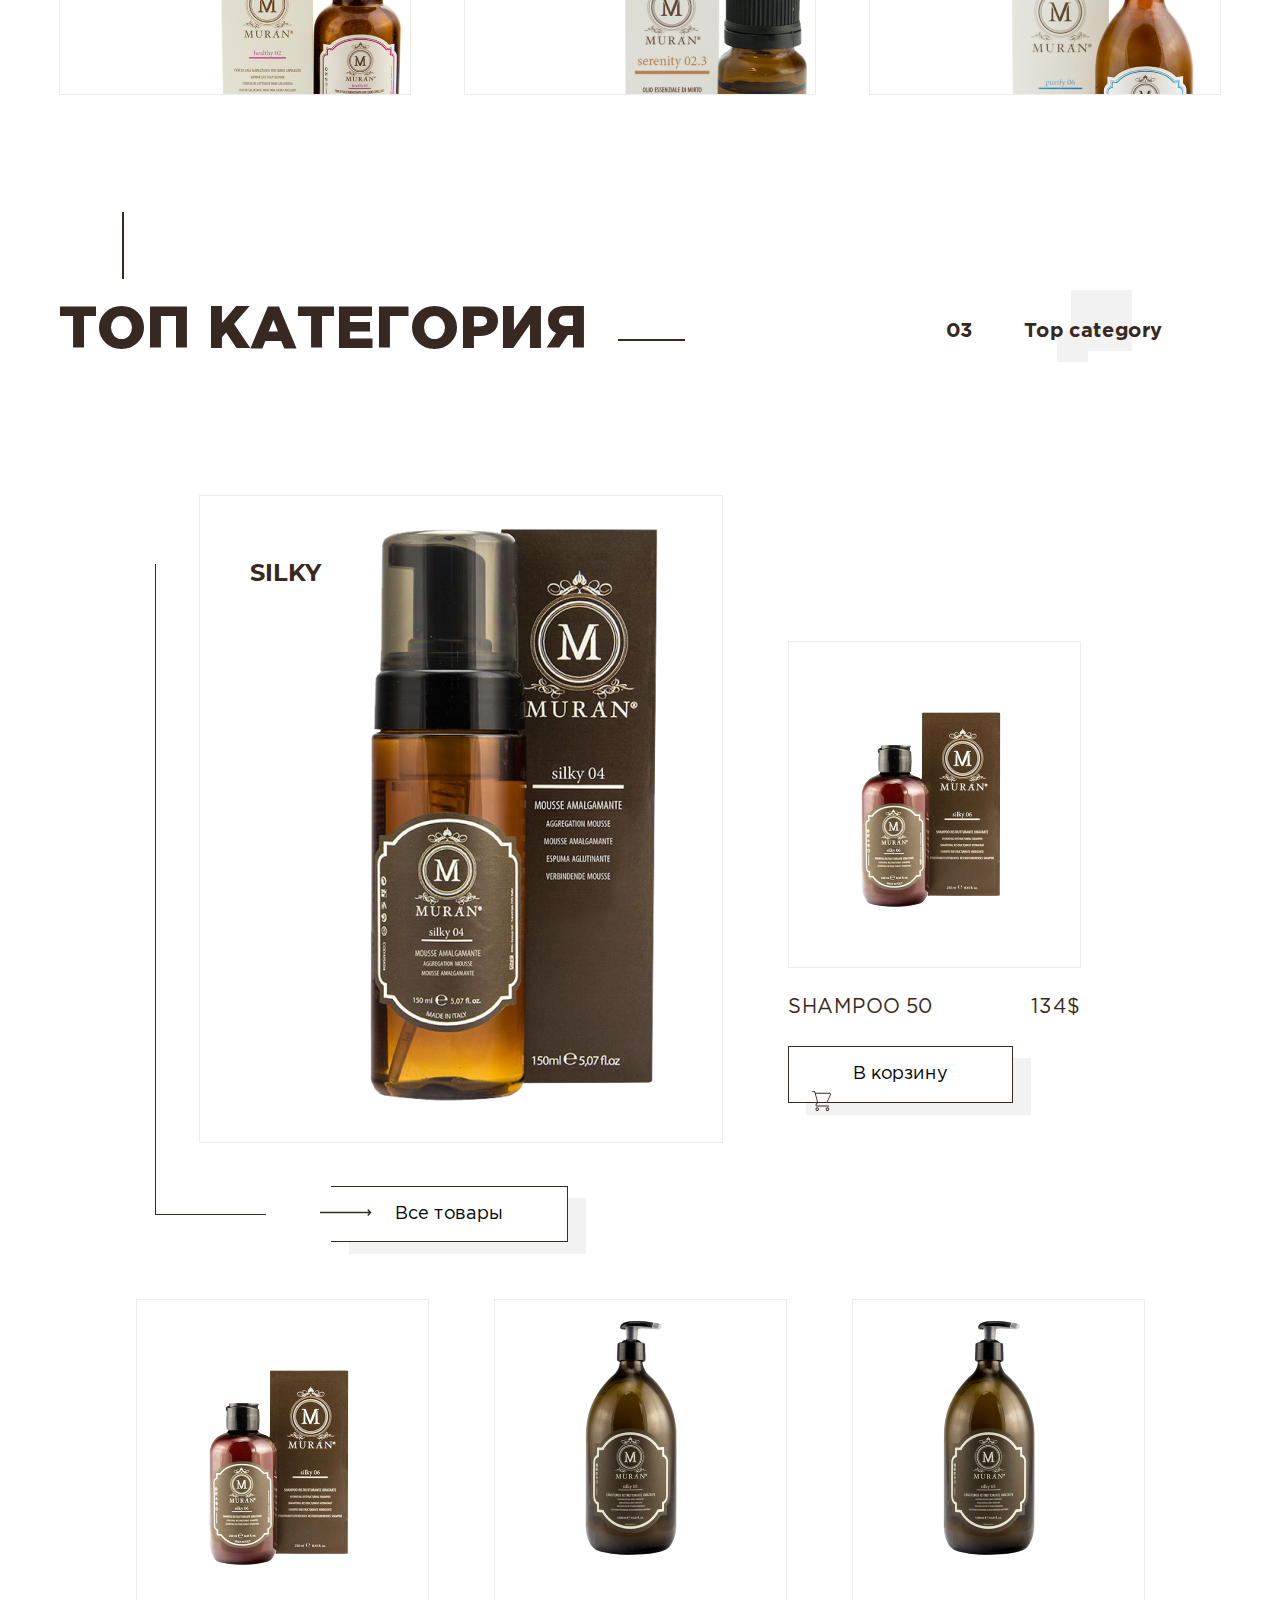
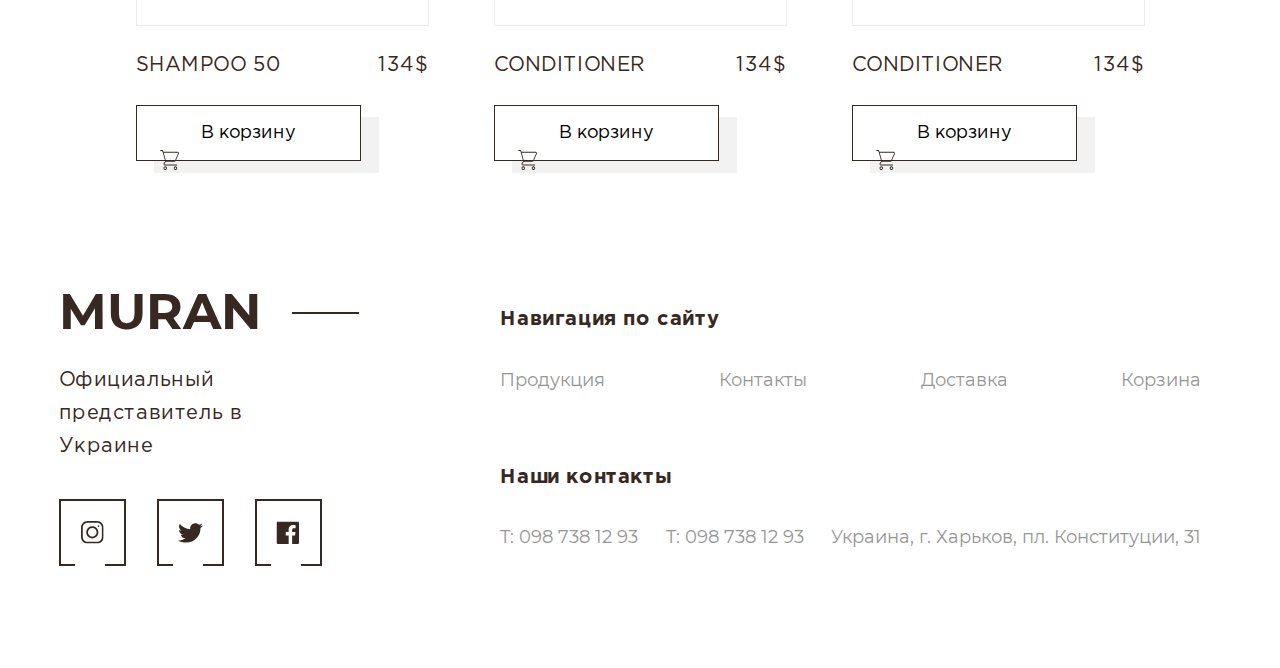
==== commit e2b0a76f: "upd" ====
--- a/app/index.html
+++ b/app/index.html
@@ -52,13 +52,13 @@
 <main class="main">
 <section class="first-screen">
   <div class="first-screen__container">
-    <!-- <img class="first-screen__image" src="images/main-slider.png" alt="Muran"> -->
     <div class="first-screen__inner">
       <div class="first-screen__title">
         <h1 class="first-screen__title">ПРЕДСТАВИТЕЛЬ КОСМЕТИКИ MURAN</h1>
       </div>
       <button class="btn first-screen__btn">В магазин</button>
-    </div>  
+    </div>
+    <div class="first-screen__image"><img src="images/main-slider.png" alt="Muran"></div>
   </div>
 </section>
 <section class="categories">
--- a/app/css/style.min.css
+++ b/app/css/style.min.css
@@ -1,6 +1,6 @@
-@font-face{font-family:'Montserrat';src:url("../fonts/Montserrat/Montserrat-Light.woff2") format("woff2"),url("../fonts/Montserrat/Montserrat-Light.woff") format("woff"),url("../fonts/Montserrat/Montserrat-Light.ttf") format("ttf");font-weight:300;font-style:normal;font-display:swap}@font-face{font-family:'Montserrat';src:url("../fonts/Montserrat/Montserrat-Regular.woff2") format("woff2"),url("../fonts/Montserrat/Montserrat-Regular.woff") format("woff"),url("../fonts/Montserrat/Montserrat-Regular.ttf") format("ttf");font-weight:400;font-style:normal;font-display:swap}@font-face{font-family:'Montserrat';src:url("../fonts/Montserrat/Montserrat-Bold.woff2") format("woff2"),url("../fonts/Montserrat/Montserrat-Bold.woff") format("woff"),url("../fonts/Montserrat/Montserrat-Bold.ttf") format("ttf");font-weight:700;font-style:normal;font-display:swap}@font-face{font-family:'GothamPro';src:url("../fonts/GothamPro/GothamPro.woff2") format("woff2"),url("../fonts/GothamPro/GothamPro.woff") format("woff"),url("../fonts/GothamPro/GothamPro.ttf") format("ttf");font-weight:400;font-style:normal;font-display:swap}@font-face{font-family:'GothamPro';src:url("../fonts/GothamPro/GothamPro-Bold.woff2") format("woff2"),url("../fonts/GothamPro/GothamPro-Bold.woff") format("woff"),url("../fonts/GothamPro/GothamPro-Bold.ttf") format("ttf");font-weight:700;font-style:normal;font-display:swap}@font-face{font-family:'GothamPro';src:url("../fonts/GothamPro/GothamPro-Black.woff2") format("woff2"),url("../fonts/GothamPro/GothamPro-Black.woff") format("woff"),url("../fonts/GothamPro/GothamPro-Black.ttf") format("ttf");font-weight:900;font-style:normal;font-display:swap}.breadcrumb__item,.pagination,.header__phone,.menu,.footer__nav-links{font-family:'Montserrat', sans-serif;font-weight:400}.pagination__link:hover,.pagination__link_active,.menu__sublist li:hover,.product-lines-list__item-title,.top-products-list__item-image-title,.footer__info-title{font-family:'Montserrat', sans-serif;font-weight:700}body,.footer__info-subtitle{font-family:'GothamPro', sans-serif;font-weight:400}.subtitle-h2,.footer__nav-title{font-family:'GothamPro', sans-serif;font-weight:700}h1,h2,.breadcrumb__item_big{font-family:'GothamPro', sans-serif;font-weight:900}body,.pagination__link:hover,.pagination__link_active,.footer__nav-links a:hover{color:#372821}/*! normalize.css v8.0.1 | MIT License | github.com/necolas/normalize.css */html{line-height:1.15;-webkit-text-size-adjust:100%}body{margin:0}main{display:block}h1{font-size:2em;margin:0.67em 0}hr{-webkit-box-sizing:content-box;box-sizing:content-box;height:0;overflow:visible}pre{font-family:monospace, monospace;font-size:1em}a{background-color:transparent}abbr[title]{border-bottom:none;text-decoration:underline;-webkit-text-decoration:underline dotted;text-decoration:underline dotted}b,strong{font-weight:bolder}code,kbd,samp{font-family:monospace, monospace;font-size:1em}small{font-size:80%}sub,sup{font-size:75%;line-height:0;position:relative;vertical-align:baseline}sub{bottom:-0.25em}sup{top:-0.5em}img{border-style:none}button,input,optgroup,select,textarea{font-family:inherit;font-size:100%;line-height:1.15;margin:0}button,input{overflow:visible}button,select{text-transform:none}button,[type="button"],[type="reset"],[type="submit"]{-webkit-appearance:button}button::-moz-focus-inner,[type="button"]::-moz-focus-inner,[type="reset"]::-moz-focus-inner,[type="submit"]::-moz-focus-inner{border-style:none;padding:0}button:-moz-focusring,[type="button"]:-moz-focusring,[type="reset"]:-moz-focusring,[type="submit"]:-moz-focusring{outline:1px dotted ButtonText}fieldset{padding:0.35em 0.75em 0.625em}legend{-webkit-box-sizing:border-box;box-sizing:border-box;color:inherit;display:table;max-width:100%;padding:0;white-space:normal}progress{vertical-align:baseline}textarea{overflow:auto}[type="checkbox"],[type="radio"]{-webkit-box-sizing:border-box;box-sizing:border-box;padding:0}[type="number"]::-webkit-inner-spin-button,[type="number"]::-webkit-outer-spin-button{height:auto}[type="search"]{-webkit-appearance:textfield;outline-offset:-2px}[type="search"]::-webkit-search-decoration{-webkit-appearance:none}::-webkit-file-upload-button{-webkit-appearance:button;font:inherit}details{display:block}summary{display:list-item}template{display:none}[hidden]{display:none}.slick-slider{position:relative;display:block;-webkit-box-sizing:border-box;box-sizing:border-box;-webkit-user-select:none;-moz-user-select:none;-ms-user-select:none;user-select:none;-webkit-touch-callout:none;-khtml-user-select:none;-ms-touch-action:pan-y;touch-action:pan-y;-webkit-tap-highlight-color:transparent}.slick-list{position:relative;display:block;overflow:hidden;margin:0;padding:0}.slick-list:focus{outline:none}.slick-list.dragging{cursor:pointer;cursor:hand}.slick-slider .slick-track,.slick-slider .slick-list{-webkit-transform:translate3d(0, 0, 0);-ms-transform:translate3d(0, 0, 0);transform:translate3d(0, 0, 0)}.slick-track{position:relative;top:0;left:0;display:block;margin-left:auto;margin-right:auto}.slick-track:before,.slick-track:after{display:table;content:''}.slick-track:after{clear:both}.slick-loading .slick-track{visibility:hidden}.slick-slide{display:none;float:left;height:100%;min-height:1px}[dir='rtl'] .slick-slide{float:right}.slick-slide img{display:block}.slick-slide.slick-loading img{display:none}.slick-slide.dragging img{pointer-events:none}.slick-initialized .slick-slide{display:block}.slick-loading .slick-slide{visibility:hidden}.slick-vertical .slick-slide{display:block;height:auto;border:1px solid transparent}.slick-arrow.slick-hidden{display:none}html{-webkit-box-sizing:border-box;box-sizing:border-box;width:100%}*,*:before,*:after{-webkit-box-sizing:inherit;box-sizing:inherit}body{background:#fff;font-size:18px}a{text-decoration:none;color:inherit}p{line-height:216.9%}ul,li{list-style-type:none;margin:0;padding:0}li>a:after{content:url(../images/list-decoration.svg);position:relative;top:-4px;right:-23px}li>a:only-child:after{content:''}h1,h2,h3,h4,h5,h6{margin:0;font-size:inherit}h1{font-size:59px;line-height:141.4%}h2{font-size:59px;line-height:125.4%;position:relative;display:inline-block}h2::before{content:'';width:2px;height:67px;background:#372821;position:absolute;top:-113%;left:12%}h2::after{content:'';width:67px;height:2px;background:#372821;position:absolute;bottom:38%;right:-18.5%}.subtitle-h2{float:right;font-size:20px;position:relative;margin-right:60px}.subtitle-h2:before{content:url(../images/title-h2-decoraion.svg);position:absolute;z-index:-1;top:-30px;right:30px}.subtitle-h2 span{margin-right:51px}.container{max-width:1223px;margin:0 auto;padding:0 30px}.btn{padding:17px 64px;background-color:#fff;border:1px solid #372821;cursor:pointer;position:relative;-webkit-box-shadow:18px 12px 0 #F2F2F2;box-shadow:18px 12px 0 #F2F2F2;-webkit-transition:all 0.5s;-o-transition:all 0.5s;transition:all 0.5s}.btn::before{content:"";position:absolute;width:39px;height:1px;left:14px;top:53.5px;background-color:#fff}.btn:hover::before{background-color:#F2F2F2}.btn:focus{outline:none}.btn:hover{outline:none;-webkit-box-shadow:0px 0px 0 #F2F2F2;box-shadow:0px 0px 0 #F2F2F2;background-color:#F2F2F2}.breadcrumb{background-image:url(../images/breadcrumb-bg.png);background-repeat:no-repeat;background-position:right;height:183px}.breadcrumb__inner{max-width:1223px;margin:0 auto;padding:69px 0px 56px 30px}.breadcrumb__list li{display:inline;padding-right:27px}.breadcrumb__item{font-size:20px;line-height:24px}.breadcrumb__item::before{content:"/";position:relative;right:8px}.breadcrumb__item_big{font-size:45px;line-height:125.4%}.contacts-main-content{padding:65px 0 187px 30px}.contacts-map__inner{display:-webkit-box;display:-ms-flexbox;display:flex;padding:70px 0 70px}.contacts-map__map{width:50%;height:342px;background-color:#000;margin-right:120px}.contacts-map__info{font-size:14px}.contacts-map__info-inner{display:-webkit-box;display:-ms-flexbox;display:flex;-webkit-box-align:center;-ms-flex-align:center;align-items:center;margin-bottom:50px}.contacts-map__info-img{background:url(../images/watch.svg) no-repeat;width:39px;height:39px;margin-right:25px}.contacts-map__info-text{border-left:1px solid #372821;padding-left:25px}.delivery-main-content{padding:65px 0 35px 30px}.category-page{padding:110px 0 110px 30px}.category-page__title-inner{display:-webkit-box;display:-ms-flexbox;display:flex;-webkit-box-pack:justify;-ms-flex-pack:justify;justify-content:space-between;-webkit-box-align:center;-ms-flex-align:center;align-items:center;margin-bottom:100px}.category-page__title-h2{font-size:35px;line-height:142.9%}.category-page__title-h2::before{content:'';width:2px;height:34px;background:#372821;position:absolute;top:-88%;left:7%}.category-page__title-h2::after{content:'';width:67px;height:2px;background:#372821;position:absolute;bottom:42%;right:-51.5%}.category-products-list{display:-ms-grid;display:grid;-ms-grid-columns:1fr 1fr 1fr;grid-template-columns:1fr 1fr 1fr;-ms-grid-rows:1fr 1fr;grid-template-rows:1fr 1fr;gap:50px 65px}.pagination{font-size:15px;color:#E1E1E1;line-height:18px;display:-webkit-box;display:-ms-flexbox;display:flex;-webkit-box-align:center;-ms-flex-align:center;align-items:center}.pagination__prev{border:1px solid  #372821;width:57px;height:57px;background:#FFFFFF;position:relative;cursor:pointer;-webkit-box-shadow:18px 12px 0 #F2F2F2;box-shadow:18px 12px 0 #F2F2F2;-webkit-transition:all 0.5s;-o-transition:all 0.5s;transition:all 0.5s;margin:0 25px 0 0}.pagination__prev::before{content:'';width:1px;height:31px;background-color:#FFFFFF;position:absolute;top:15px;right:-1px}.pagination__prev::after{content:url(../images/arrow-left.svg);position:absolute;top:15px;right:-23px}.pagination__prev:hover{-webkit-box-shadow:0px 0px 0 #F2F2F2;box-shadow:0px 0px 0 #F2F2F2;background:#F2F2F2}.pagination__next{border:1px solid  #372821;width:57px;height:57px;background:#FFFFFF;position:relative;cursor:pointer;-webkit-box-shadow:-18px 12px 0 #F2F2F2;box-shadow:-18px 12px 0 #F2F2F2;-webkit-transition:all 0.5s;-o-transition:all 0.5s;transition:all 0.5s;margin:0 0 0 25px}.pagination__next::before{content:'';width:1px;height:31px;background-color:#FFFFFF;position:absolute;top:15px;left:-1px}.pagination__next::after{content:url(../images/arrow-right.svg);position:absolute;top:15px;left:-23px}.pagination__next:hover{-webkit-box-shadow:0px 0px 0 #F2F2F2;box-shadow:0px 0px 0 #F2F2F2;background:#F2F2F2}.pagination__link{margin:0 13px}#header{-webkit-transition:top 0.3s;-o-transition:top 0.3s;transition:top 0.3s}.header{position:fixed;z-index:2;width:100%;background-color:#fff}.header__inner{display:-webkit-box;display:-ms-flexbox;display:flex;-webkit-box-align:center;-ms-flex-align:center;align-items:center;-webkit-box-pack:justify;-ms-flex-pack:justify;justify-content:space-between;padding-top:18px;padding-bottom:16px;max-width:1012px;margin:0 auto}.header__cart{background-image:url(../images/cart.svg);background-repeat:no-repeat;width:19px;height:20px;cursor:pointer;margin-left:-59px}.header__search{position:relative;margin-left:-60px}.header__search::after{content:url(../images/search.svg);background-repeat:no-repeat;width:20px;height:20px;position:absolute;left:-40px;top:9px}.header input{width:136px;height:30px;background:#FFFFFF;border-bottom:1px solid #888888;border-top:none;border-right:none;border-left:none;font-size:14px;line-height:15px;padding:4px 10px;cursor:pointer}.header input:focus{outline:none}.header__logo{background-image:url(../images/logo.png);background-repeat:no-repeat;width:62px;height:77px}.header__phone{background-image:url(../images/phone.svg);background-repeat:no-repeat;cursor:pointer;white-space:nowrap;padding-left:41px;margin-right:65px;line-height:22px}.menu{background:#F2EFEB}.menu__list{display:-webkit-box;display:-ms-flexbox;display:flex;-webkit-box-pack:center;-ms-flex-pack:center;justify-content:center}.menu__list-item{border-top:3px solid #F2EFEB;max-width:210px}.menu__list-item a{padding:20px 50px;display:inline-block}.menu__list-item:hover{border-top:3px solid #372821;-webkit-transition:0.5s;-o-transition:0.5s;transition:0.5s}.menu__sublist{position:absolute;background-color:#fff;top:60px;-webkit-box-shadow:0px 4px 24px rgba(0,0,0,0.1);box-shadow:0px 4px 24px rgba(0,0,0,0.1);min-width:208px;display:none;letter-spacing:0.02rem}.menu__sublist li:hover{background:#F8F8F8}.menu__sublist li a{display:block;padding:20px 0 20px 50px}.menu__sublist-link{position:relative;display:inline-block}.menu__sublist-link:hover .menu__sublist{display:block}.menu__sublist-link:hover{background:#fff}.main{padding-top:221px}.first-screen{padding:0 0 200px 30px}.first-screen__container{max-width:1600px;margin:0 auto;background:url(../images/main-slider.png) no-repeat right}.first-screen__inner{max-width:548px;padding:192px 0 87px 172px}.first-screen__title h1{margin-bottom:82px;position:relative}.first-screen__title h1::after{content:'';width:168px;height:2px;background:#372821;position:absolute;bottom:37px;right:-67px}.first-screen__title h1::before{content:'';width:2px;height:67px;background:#372821;position:absolute;top:-100px;left:70px}.first-screen__btn::after{content:url(../images/arrow-down.svg);position:absolute;left:25px;top:24px}.categories{padding-bottom:200px}.categories__title-h2{display:-webkit-box;display:-ms-flexbox;display:flex;-webkit-box-align:center;-ms-flex-align:center;align-items:center;-webkit-box-pack:justify;-ms-flex-pack:justify;justify-content:space-between;margin-bottom:126px}.product-lines-list{display:-ms-grid;display:grid;-ms-grid-columns:352px 53px 352px 53px 352px;grid-template-columns:352px 352px 352px;-ms-grid-rows:162px 58px 162px 58px 162px;grid-template-rows:162px 162px 162px;gap:58px 53px;grid-template-areas:". . spicy"+@font-face{font-family:'Montserrat';src:url("../fonts/Montserrat/Montserrat-Light.woff2") format("woff2"),url("../fonts/Montserrat/Montserrat-Light.woff") format("woff"),url("../fonts/Montserrat/Montserrat-Light.ttf") format("ttf");font-weight:300;font-style:normal;font-display:swap}@font-face{font-family:'Montserrat';src:url("../fonts/Montserrat/Montserrat-Regular.woff2") format("woff2"),url("../fonts/Montserrat/Montserrat-Regular.woff") format("woff"),url("../fonts/Montserrat/Montserrat-Regular.ttf") format("ttf");font-weight:400;font-style:normal;font-display:swap}@font-face{font-family:'Montserrat';src:url("../fonts/Montserrat/Montserrat-Bold.woff2") format("woff2"),url("../fonts/Montserrat/Montserrat-Bold.woff") format("woff"),url("../fonts/Montserrat/Montserrat-Bold.ttf") format("ttf");font-weight:700;font-style:normal;font-display:swap}@font-face{font-family:'GothamPro';src:url("../fonts/GothamPro/GothamPro.woff2") format("woff2"),url("../fonts/GothamPro/GothamPro.woff") format("woff"),url("../fonts/GothamPro/GothamPro.ttf") format("ttf");font-weight:400;font-style:normal;font-display:swap}@font-face{font-family:'GothamPro';src:url("../fonts/GothamPro/GothamPro-Bold.woff2") format("woff2"),url("../fonts/GothamPro/GothamPro-Bold.woff") format("woff"),url("../fonts/GothamPro/GothamPro-Bold.ttf") format("ttf");font-weight:700;font-style:normal;font-display:swap}@font-face{font-family:'GothamPro';src:url("../fonts/GothamPro/GothamPro-Black.woff2") format("woff2"),url("../fonts/GothamPro/GothamPro-Black.woff") format("woff"),url("../fonts/GothamPro/GothamPro-Black.ttf") format("ttf");font-weight:900;font-style:normal;font-display:swap}.breadcrumb__item,.pagination,.header__phone,.menu,.footer__nav-links{font-family:'Montserrat', sans-serif;font-weight:400}.pagination__link:hover,.pagination__link_active,.menu__sublist li:hover,.product-lines-list__item-title,.top-products-list__item-image-title,.footer__info-title{font-family:'Montserrat', sans-serif;font-weight:700}body,.footer__info-subtitle{font-family:'GothamPro', sans-serif;font-weight:400}.subtitle-h2,.footer__nav-title{font-family:'GothamPro', sans-serif;font-weight:700}h1,h2,.breadcrumb__item_big{font-family:'GothamPro', sans-serif;font-weight:900}body,.pagination__link:hover,.pagination__link_active,.footer__nav-links a:hover{color:#372821}/*! normalize.css v8.0.1 | MIT License | github.com/necolas/normalize.css */html{line-height:1.15;-webkit-text-size-adjust:100%}body{margin:0}main{display:block}h1{font-size:2em;margin:0.67em 0}hr{-webkit-box-sizing:content-box;box-sizing:content-box;height:0;overflow:visible}pre{font-family:monospace, monospace;font-size:1em}a{background-color:transparent}abbr[title]{border-bottom:none;text-decoration:underline;-webkit-text-decoration:underline dotted;text-decoration:underline dotted}b,strong{font-weight:bolder}code,kbd,samp{font-family:monospace, monospace;font-size:1em}small{font-size:80%}sub,sup{font-size:75%;line-height:0;position:relative;vertical-align:baseline}sub{bottom:-0.25em}sup{top:-0.5em}img{border-style:none}button,input,optgroup,select,textarea{font-family:inherit;font-size:100%;line-height:1.15;margin:0}button,input{overflow:visible}button,select{text-transform:none}button,[type="button"],[type="reset"],[type="submit"]{-webkit-appearance:button}button::-moz-focus-inner,[type="button"]::-moz-focus-inner,[type="reset"]::-moz-focus-inner,[type="submit"]::-moz-focus-inner{border-style:none;padding:0}button:-moz-focusring,[type="button"]:-moz-focusring,[type="reset"]:-moz-focusring,[type="submit"]:-moz-focusring{outline:1px dotted ButtonText}fieldset{padding:0.35em 0.75em 0.625em}legend{-webkit-box-sizing:border-box;box-sizing:border-box;color:inherit;display:table;max-width:100%;padding:0;white-space:normal}progress{vertical-align:baseline}textarea{overflow:auto}[type="checkbox"],[type="radio"]{-webkit-box-sizing:border-box;box-sizing:border-box;padding:0}[type="number"]::-webkit-inner-spin-button,[type="number"]::-webkit-outer-spin-button{height:auto}[type="search"]{-webkit-appearance:textfield;outline-offset:-2px}[type="search"]::-webkit-search-decoration{-webkit-appearance:none}::-webkit-file-upload-button{-webkit-appearance:button;font:inherit}details{display:block}summary{display:list-item}template{display:none}[hidden]{display:none}.slick-slider{position:relative;display:block;-webkit-box-sizing:border-box;box-sizing:border-box;-webkit-user-select:none;-moz-user-select:none;-ms-user-select:none;user-select:none;-webkit-touch-callout:none;-khtml-user-select:none;-ms-touch-action:pan-y;touch-action:pan-y;-webkit-tap-highlight-color:transparent}.slick-list{position:relative;display:block;overflow:hidden;margin:0;padding:0}.slick-list:focus{outline:none}.slick-list.dragging{cursor:pointer;cursor:hand}.slick-slider .slick-track,.slick-slider .slick-list{-webkit-transform:translate3d(0, 0, 0);-ms-transform:translate3d(0, 0, 0);transform:translate3d(0, 0, 0)}.slick-track{position:relative;top:0;left:0;display:block;margin-left:auto;margin-right:auto}.slick-track:before,.slick-track:after{display:table;content:''}.slick-track:after{clear:both}.slick-loading .slick-track{visibility:hidden}.slick-slide{display:none;float:left;height:100%;min-height:1px}[dir='rtl'] .slick-slide{float:right}.slick-slide img{display:block}.slick-slide.slick-loading img{display:none}.slick-slide.dragging img{pointer-events:none}.slick-initialized .slick-slide{display:block}.slick-loading .slick-slide{visibility:hidden}.slick-vertical .slick-slide{display:block;height:auto;border:1px solid transparent}.slick-arrow.slick-hidden{display:none}html{-webkit-box-sizing:border-box;box-sizing:border-box;width:100%}*,*:before,*:after{-webkit-box-sizing:inherit;box-sizing:inherit}body{background:#fff;font-size:18px}a{text-decoration:none;color:inherit}p{line-height:216.9%}ul,li{list-style-type:none;margin:0;padding:0}li>a:after{content:url(../images/list-decoration.svg);position:relative;top:-4px;right:-23px}li>a:only-child:after{content:''}h1,h2,h3,h4,h5,h6{margin:0;font-size:inherit}h1{font-size:59px;line-height:141.4%}h2{font-size:59px;line-height:125.4%;position:relative;display:inline-block}h2::before{content:'';width:2px;height:67px;background:#372821;position:absolute;top:-113%;left:12%}h2::after{content:'';width:67px;height:2px;background:#372821;position:absolute;bottom:38%;right:-18.5%}.subtitle-h2{float:right;font-size:20px;position:relative;margin-right:60px}.subtitle-h2:before{content:url(../images/title-h2-decoraion.svg);position:absolute;z-index:-1;top:-30px;right:30px}.subtitle-h2 span{margin-right:51px}.container{max-width:1223px;margin:0 auto;padding:0 30px}.btn{padding:17px 64px;background-color:#fff;border:1px solid #372821;cursor:pointer;position:relative;-webkit-box-shadow:18px 12px 0 #F2F2F2;box-shadow:18px 12px 0 #F2F2F2;-webkit-transition:all 0.5s;-o-transition:all 0.5s;transition:all 0.5s}.btn::before{content:"";position:absolute;width:39px;height:1px;left:14px;top:53.5px;background-color:#fff}.btn:hover::before{background-color:#F2F2F2}.btn:focus{outline:none}.btn:hover{outline:none;-webkit-box-shadow:0px 0px 0 #F2F2F2;box-shadow:0px 0px 0 #F2F2F2;background-color:#F2F2F2}.breadcrumb{background-image:url(../images/breadcrumb-bg.png);background-repeat:no-repeat;background-position:right;height:183px}.breadcrumb__inner{max-width:1223px;margin:0 auto;padding:69px 0px 56px 30px}.breadcrumb__list li{display:inline;padding-right:27px}.breadcrumb__item{font-size:20px;line-height:24px}.breadcrumb__item::before{content:"/";position:relative;right:8px}.breadcrumb__item_big{font-size:45px;line-height:125.4%}.contacts-main-content{padding:65px 0 187px 30px}.contacts-map__inner{display:-webkit-box;display:-ms-flexbox;display:flex;padding:70px 0 70px}.contacts-map__map{width:50%;height:342px;background-color:#000;margin-right:120px}.contacts-map__info{font-size:14px}.contacts-map__info-inner{display:-webkit-box;display:-ms-flexbox;display:flex;-webkit-box-align:center;-ms-flex-align:center;align-items:center;margin-bottom:50px}.contacts-map__info-img{background:url(../images/watch.svg) no-repeat;width:39px;height:39px;margin-right:25px}.contacts-map__info-text{border-left:1px solid #372821;padding-left:25px}.delivery-main-content{padding:65px 0 35px 30px}.category-page{padding:110px 0 110px 30px}.category-page__title-inner{display:-webkit-box;display:-ms-flexbox;display:flex;-webkit-box-pack:justify;-ms-flex-pack:justify;justify-content:space-between;-webkit-box-align:center;-ms-flex-align:center;align-items:center;margin-bottom:100px}.category-page__title-h2{font-size:35px;line-height:142.9%}.category-page__title-h2::before{content:'';width:2px;height:34px;background:#372821;position:absolute;top:-88%;left:7%}.category-page__title-h2::after{content:'';width:67px;height:2px;background:#372821;position:absolute;bottom:42%;right:-51.5%}.category-products-list{display:-ms-grid;display:grid;-ms-grid-columns:1fr 1fr 1fr;grid-template-columns:1fr 1fr 1fr;-ms-grid-rows:1fr 1fr;grid-template-rows:1fr 1fr;gap:50px 65px}.pagination{font-size:15px;color:#E1E1E1;line-height:18px;display:-webkit-box;display:-ms-flexbox;display:flex;-webkit-box-align:center;-ms-flex-align:center;align-items:center}.pagination__prev{border:1px solid  #372821;width:57px;height:57px;background:#FFFFFF;position:relative;cursor:pointer;-webkit-box-shadow:18px 12px 0 #F2F2F2;box-shadow:18px 12px 0 #F2F2F2;-webkit-transition:all 0.5s;-o-transition:all 0.5s;transition:all 0.5s;margin:0 25px 0 0}.pagination__prev::before{content:'';width:1px;height:31px;background-color:#FFFFFF;position:absolute;top:15px;right:-1px}.pagination__prev::after{content:url(../images/arrow-left.svg);position:absolute;top:15px;right:-23px}.pagination__prev:hover{-webkit-box-shadow:0px 0px 0 #F2F2F2;box-shadow:0px 0px 0 #F2F2F2;background:#F2F2F2}.pagination__next{border:1px solid  #372821;width:57px;height:57px;background:#FFFFFF;position:relative;cursor:pointer;-webkit-box-shadow:-18px 12px 0 #F2F2F2;box-shadow:-18px 12px 0 #F2F2F2;-webkit-transition:all 0.5s;-o-transition:all 0.5s;transition:all 0.5s;margin:0 0 0 25px}.pagination__next::before{content:'';width:1px;height:31px;background-color:#FFFFFF;position:absolute;top:15px;left:-1px}.pagination__next::after{content:url(../images/arrow-right.svg);position:absolute;top:15px;left:-23px}.pagination__next:hover{-webkit-box-shadow:0px 0px 0 #F2F2F2;box-shadow:0px 0px 0 #F2F2F2;background:#F2F2F2}.pagination__link{margin:0 13px}#header{-webkit-transition:top 0.3s;-o-transition:top 0.3s;transition:top 0.3s}.header{position:fixed;z-index:2;width:100%;background-color:#fff}.header__inner{display:-webkit-box;display:-ms-flexbox;display:flex;-webkit-box-align:center;-ms-flex-align:center;align-items:center;-webkit-box-pack:justify;-ms-flex-pack:justify;justify-content:space-between;padding-top:18px;padding-bottom:16px;max-width:1012px;margin:0 auto}.header__cart{background-image:url(../images/cart.svg);background-repeat:no-repeat;width:19px;height:20px;cursor:pointer;margin-left:-59px}.header__search{position:relative;margin-left:-60px}.header__search::after{content:url(../images/search.svg);background-repeat:no-repeat;width:20px;height:20px;position:absolute;left:-40px;top:9px}.header input{width:136px;height:30px;background:#FFFFFF;border-bottom:1px solid #888888;border-top:none;border-right:none;border-left:none;font-size:14px;line-height:15px;padding:4px 10px;cursor:pointer}.header input:focus{outline:none}.header__logo{background-image:url(../images/logo.png);background-repeat:no-repeat;width:62px;height:77px}.header__phone{background-image:url(../images/phone.svg);background-repeat:no-repeat;cursor:pointer;white-space:nowrap;padding-left:41px;margin-right:65px;line-height:22px}.menu{background:#F2EFEB}.menu__list{display:-webkit-box;display:-ms-flexbox;display:flex;-webkit-box-pack:center;-ms-flex-pack:center;justify-content:center}.menu__list-item{border-top:3px solid #F2EFEB;max-width:210px}.menu__list-item a{padding:20px 50px;display:inline-block}.menu__list-item:hover{border-top:3px solid #372821;-webkit-transition:0.5s;-o-transition:0.5s;transition:0.5s}.menu__sublist{position:absolute;background-color:#fff;top:60px;-webkit-box-shadow:0px 4px 24px rgba(0,0,0,0.1);box-shadow:0px 4px 24px rgba(0,0,0,0.1);min-width:208px;display:none;letter-spacing:0.02rem}.menu__sublist li:hover{background:#F8F8F8}.menu__sublist li a{display:block;padding:20px 0 20px 50px}.menu__sublist-link{position:relative;display:inline-block}.menu__sublist-link:hover .menu__sublist{display:block}.menu__sublist-link:hover{background:#fff}.main{padding-top:221px}.first-screen{padding:0 0 200px 30px}.first-screen__container{max-width:1600px;margin:0 auto;display:-webkit-box;display:-ms-flexbox;display:flex;-webkit-box-pack:justify;-ms-flex-pack:justify;justify-content:space-between}.first-screen__image img{width:100%;height:100%}.first-screen__inner{max-width:548px;position:relative;left:213px;top:202px}.first-screen__title h1{margin-bottom:82px;position:relative}.first-screen__title h1::after{content:'';width:168px;height:2px;background:#372821;position:absolute;bottom:36px;right:102px}.first-screen__title h1::before{content:'';width:2px;height:67px;background:#372821;position:absolute;top:-100px;left:70px}.first-screen__btn::after{content:url(../images/arrow-down.svg);position:absolute;left:25px;top:24px}.categories{padding-bottom:200px}.categories__title-h2{display:-webkit-box;display:-ms-flexbox;display:flex;-webkit-box-align:center;-ms-flex-align:center;align-items:center;-webkit-box-pack:justify;-ms-flex-pack:justify;justify-content:space-between;margin-bottom:126px}.product-lines-list{display:-ms-grid;display:grid;-ms-grid-columns:352px 53px 352px 53px 352px;grid-template-columns:352px 352px 352px;-ms-grid-rows:162px 58px 162px 58px 162px;grid-template-rows:162px 162px 162px;gap:58px 53px;grid-template-areas:". . spicy"  ". . spicy"  ". . ."}.product-lines-list .spicy{-ms-grid-row:1;-ms-grid-row-span:3;-ms-grid-column:5;grid-area:spicy}.product-lines-list .spicy:after{content:'';background-color:#F3F0EC}.product-lines-list__item{border:0.4px solid #EDEDED;display:-webkit-box;display:-ms-flexbox;display:flex;-webkit-box-pack:start;-ms-flex-pack:start;justify-content:flex-start;cursor:pointer;position:relative;overflow:hidden}.product-lines-list__item:after{content:'';position:absolute;top:100%;left:0px;width:100%;height:100%;background-image:url(../images/product-bg.png);background-repeat:no-repeat;background-position:center;background-size:120%;-webkit-transition:0.5s;-o-transition:0.5s;transition:0.5s;z-index:-1}.product-lines-list__item:hover:after{top:0px}.product-lines-list__item-title{margin:25px 33px 0 35px;position:relative;height:22px;-webkit-transition:all 0.6s;-o-transition:all 0.6s;transition:all 0.6s}.product-lines-list__item-title:after{content:'';left:0;bottom:-6px;width:0;height:2px;background:#372821;position:absolute;-webkit-transition:all 0.3s;-o-transition:all 0.3s;transition:all 0.3s}.product-lines-list__item-title:hover:after{width:100%;left:0;background:#372821}.product-lines-list__item-image{position:relative;top:10px}.product-lines-list__item-image:hover{top:-20px;-webkit-transition:all 0.6s;-o-transition:all 0.6s;transition:all 0.6s}.top-category{padding-bottom:120px}.top-category__title-h2{display:-webkit-box;display:-ms-flexbox;display:flex;-webkit-box-align:center;-ms-flex-align:center;align-items:center;-webkit-box-pack:justify;-ms-flex-pack:justify;justify-content:space-between;-webkit-box-orient:horizontal;-webkit-box-direction:reverse;-ms-flex-direction:row-reverse;flex-direction:row-reverse;margin-bottom:126px}.grid-item-a{-ms-grid-row:1;-ms-grid-row-span:5;-ms-grid-column:1;grid-area:grid-item-a;position:relative}.grid-item-a::before{content:'';height:86.3%;width:1px;background-color:#372821;position:absolute;left:-44px;top:69px}.grid-item-a::after{content:'';height:1px;width:33%;background-color:#372821;position:absolute;left:-43px;bottom:35px}.grid-item-b{-ms-grid-row:1;-ms-grid-row-span:3;-ms-grid-column:3;grid-area:grid-item-b}.grid-item-d{-ms-grid-row:5;-ms-grid-row-span:3;-ms-grid-column:3;grid-area:grid-item-d}.grid-item-f{-ms-grid-row:5;-ms-grid-row-span:3;-ms-grid-column:5;grid-area:grid-item-f}.grid-item-c{-ms-grid-row:1;-ms-grid-row-span:3;-ms-grid-column:5;grid-area:grid-item-c}.top-products-list{display:-ms-grid;display:grid;-ms-grid-columns:1fr 65px 1fr 65px 1fr;grid-template-columns:1fr 1fr 1fr;-ms-grid-rows:1fr 50px 1fr 50px 1fr 50px 1fr;grid-template-rows:1fr 1fr 1fr 1fr;gap:50px 65px;grid-template-areas:"grid-item-a grid-item-b grid-item-c"  "grid-item-a grid-item-b grid-item-c"  "grid-item-a grid-item-d grid-item-f"- ". grid-item-d grid-item-f"}.top-products-list__item-image{border:1px solid #EDEDED;text-align:center;cursor:pointer;position:relative;overflow:hidden;height:327px}.top-products-list__item-image_big{height:648px}.top-products-list__item-image-title{margin:63px 0px 0 50px;font-size:24px;position:relative;-webkit-transition:all 0.6s;-o-transition:all 0.6s;transition:all 0.6s;display:inline-block;float:left}.top-products-list__item-image-title:after{content:'';left:0;bottom:-6px;width:0;height:2px;background:#372821;position:absolute;-webkit-transition:all 0.3s;-o-transition:all 0.3s;transition:all 0.3s}.top-products-list__item-image-title:hover:after{width:100%;left:0;background:#372821}.top-products-list__item-image::before{content:url(../images/eye.svg);position:absolute;right:0;top:0;opacity:0}.top-products-list__item-image:after{content:'';position:absolute;top:100%;left:0px;width:100%;height:100%;background-image:url(../images/top-product-bg.png);background-repeat:no-repeat;background-position:center;background-size:120%;-webkit-transition:0.5s;-o-transition:0.5s;transition:0.5s;z-index:-1}.top-products-list__item-image:hover:after{top:0px}.top-products-list__item-image:hover::before{-webkit-transition:1.5s;-o-transition:1.5s;transition:1.5s;opacity:1}.top-products-list__item-info{display:-webkit-box;display:-ms-flexbox;display:flex;-webkit-box-pack:justify;-ms-flex-pack:justify;justify-content:space-between;padding-top:25px;padding-bottom:25px}.top-products-list__item-title{text-transform:uppercase;font-size:20px;line-height:141.4%;letter-spacing:0.03em}.top-products-list__item-price{text-transform:uppercase;font-size:20px;line-height:141.4%;letter-spacing:0.03em}.top-products-list__item-btn::after{content:url(../images/cart.svg);position:absolute;left:23px;top:44px}.top-products-list__item-btn-all-products{border-left:none;position:relative;left:132px;bottom:7px}.top-products-list__item-btn-all-products::after{content:url(../images/arrow-right.svg);position:absolute;left:-11px;top:14px}.top-products-list__item-btn-all-products::before{content:none}.footer{padding-bottom:50px}.footer__inner{display:-webkit-box;display:-ms-flexbox;display:flex}.footer__info{-ms-flex-preferred-size:38%;flex-basis:38%}.footer__info-title{font-size:50px;line-height:61px;margin-bottom:22px;position:relative;display:inline-block}.footer__info-title::after{content:'';width:67px;height:2px;background:#372821;position:absolute;bottom:28px;right:-98px}.footer__info-subtitle{font-size:20px;line-height:163.9%;letter-spacing:0.03em;margin-bottom:37px;max-width:277px}.footer__info-social-links{display:-webkit-box;display:-ms-flexbox;display:flex;-webkit-box-align:center;-ms-flex-align:center;align-items:center}.footer__info-social-links-item{border:2px solid #372821;margin-right:31px;position:relative;cursor:pointer;width:67px;height:67px}.footer__info-social-links-item:last-child{margin-right:0}.footer__info-social-links-item img{width:25px;height:25px}.footer__info-social-links-item::before{content:'';position:absolute;width:30px;height:2px;left:14px;top:63px;background-color:#fff}.footer__nav{-ms-flex-preferred-size:62%;flex-basis:62%}.footer__nav-title{font-size:20px;line-height:163.9%;letter-spacing:0.03em;margin-bottom:34px;margin-top:22px}.footer__nav-links{display:-webkit-box;display:-ms-flexbox;display:flex;margin-bottom:50px;color:#969696;-webkit-box-pack:justify;-ms-flex-pack:justify;justify-content:space-between;-ms-flex-wrap:wrap;flex-wrap:wrap}.footer__nav-links-item{padding:0 20px 20px 0}.instagram-logo{background:url(../images/instagram-logo.svg) no-repeat center}.twitter-logo{background:url(../images/twitter-logo.svg) no-repeat center}.facebook-logo{background:url(../images/facebook-logo.svg) no-repeat center}@media (max-width: 1024px){h2{font-size:50px}h2::after{display:none}h2::before{height:37px;top:-64%;left:13%}}@media (max-width: 670px){h2{font-size:30px}h2::before{top:-113%}}@media (max-width: 328px){h2::before{top:-62%}}@media (max-width: 360px){.container{padding:0 15px}}@media (max-width: 1400px){.header__cart{margin-left:0}}@media (max-width: 1480px){.first-screen__inner{padding:100px 0 57px 100px}}@media (max-width: 1230px){.product-lines-list{-ms-grid-columns:290px 290px 290px;grid-template-columns:290px 290px 290px;-ms-grid-rows:162px 162px 162px;grid-template-rows:162px 162px 162px;gap:21px 24px;-webkit-box-pack:center;-ms-flex-pack:center;justify-content:center}.product-lines-list__item-title{margin:21px 19px 0 20px}}@media (max-width: 960px){.categories{padding-bottom:120px}.categories__title-h2{margin-bottom:50px}.subtitle-h2{display:none}.product-lines-list .spicy{display:none}.product-lines-list{display:-webkit-box;display:-ms-flexbox;display:flex;-webkit-box-orient:horizontal;-webkit-box-direction:normal;-ms-flex-direction:row;flex-direction:row;-ms-flex-wrap:wrap;flex-wrap:wrap}.product-lines-list__item{height:162px;width:290px}}@media (max-width: 1420px){.top-category__title-h2{-webkit-box-orient:horizontal;-webkit-box-direction:normal;-ms-flex-direction:row;flex-direction:row}}@media (max-width: 1300px){.top-products-list{display:-webkit-box;display:-ms-flexbox;display:flex;-ms-flex-wrap:wrap;flex-wrap:wrap;-webkit-box-pack:center;-ms-flex-pack:center;justify-content:center;-webkit-box-align:center;-ms-flex-align:center;align-items:center}.grid-item-a::after{width:21%;left:-43px;bottom:34px}}@media (max-width: 960px){.top-category__title-h2{margin-bottom:50px}}@media (max-width: 730px){.top-products-list__item-image_big{height:182px;width:293px}.top-products-list__item-image_big img{height:225px}.top-products-list__item-btn-all-products{left:79px;bottom:12px}.top-products-list__item-image-title{margin:20px 0px 0 35px}.grid-item-a::before{height:52.5%;left:-21px;top:96px}.grid-item-a::after{width:22%;left:-21px;bottom:40px}}@media (max-width: 1024px){.footer{background-color:#372821;padding-bottom:0}.footer__inner{-webkit-box-orient:vertical;-webkit-box-direction:normal;-ms-flex-direction:column;flex-direction:column;-webkit-box-align:center;-ms-flex-align:center;align-items:center}.footer__info{color:#FFFFFF;margin-top:70px}.footer__info-social-links-item{border:2px solid #FFFFFF}.footer__info-social-links-item img{background-color:#FFFFFF;width:30px;height:30px;border-radius:6px}.footer__info-social-links-item::before{background-color:#372821}.footer__nav-title{color:#FFFFFF;margin-top:50px}.footer__nav-links a:hover{color:#FFFFFF}.instagram-logo{background:url(../images/instagram-logo-white.svg) no-repeat center}.twitter-logo{background:url(../images/twitter-logo-white.svg) no-repeat center}.facebook-logo{background:url(../images/facebook-logo-white.svg) no-repeat center}}
+ ". grid-item-d grid-item-f"}.top-products-list__item-image{border:1px solid #EDEDED;text-align:center;cursor:pointer;position:relative;overflow:hidden;height:327px}.top-products-list__item-image_big{height:648px}.top-products-list__item-image-title{margin:63px 0px 0 50px;font-size:24px;position:relative;-webkit-transition:all 0.6s;-o-transition:all 0.6s;transition:all 0.6s;display:inline-block;float:left}.top-products-list__item-image-title:after{content:'';left:0;bottom:-6px;width:0;height:2px;background:#372821;position:absolute;-webkit-transition:all 0.3s;-o-transition:all 0.3s;transition:all 0.3s}.top-products-list__item-image-title:hover:after{width:100%;left:0;background:#372821}.top-products-list__item-image::before{content:url(../images/eye.svg);position:absolute;right:0;top:0;opacity:0}.top-products-list__item-image:after{content:'';position:absolute;top:100%;left:0px;width:100%;height:100%;background-image:url(../images/top-product-bg.png);background-repeat:no-repeat;background-position:center;background-size:120%;-webkit-transition:0.5s;-o-transition:0.5s;transition:0.5s;z-index:-1}.top-products-list__item-image:hover:after{top:0px}.top-products-list__item-image:hover::before{-webkit-transition:1.5s;-o-transition:1.5s;transition:1.5s;opacity:1}.top-products-list__item-info{display:-webkit-box;display:-ms-flexbox;display:flex;-webkit-box-pack:justify;-ms-flex-pack:justify;justify-content:space-between;padding-top:25px;padding-bottom:25px}.top-products-list__item-title{text-transform:uppercase;font-size:20px;line-height:141.4%;letter-spacing:0.03em}.top-products-list__item-price{text-transform:uppercase;font-size:20px;line-height:141.4%;letter-spacing:0.03em}.top-products-list__item-btn::after{content:url(../images/cart.svg);position:absolute;left:23px;top:44px}.top-products-list__item-btn-all-products{border-left:none;position:relative;left:132px;bottom:7px}.top-products-list__item-btn-all-products::after{content:url(../images/arrow-right.svg);position:absolute;left:-11px;top:14px}.top-products-list__item-btn-all-products::before{content:none}.footer{padding-bottom:50px}.footer__inner{display:-webkit-box;display:-ms-flexbox;display:flex}.footer__info{-ms-flex-preferred-size:38%;flex-basis:38%}.footer__info-title{font-size:50px;line-height:61px;margin-bottom:22px;position:relative;display:inline-block}.footer__info-title::after{content:'';width:67px;height:2px;background:#372821;position:absolute;bottom:28px;right:-98px}.footer__info-subtitle{font-size:20px;line-height:163.9%;letter-spacing:0.03em;margin-bottom:37px;max-width:277px}.footer__info-social-links{display:-webkit-box;display:-ms-flexbox;display:flex;-webkit-box-align:center;-ms-flex-align:center;align-items:center}.footer__info-social-links-item{border:2px solid #372821;margin-right:31px;position:relative;cursor:pointer;width:67px;height:67px}.footer__info-social-links-item:last-child{margin-right:0}.footer__info-social-links-item img{width:25px;height:25px}.footer__info-social-links-item::before{content:'';position:absolute;width:30px;height:2px;left:14px;top:63px;background-color:#fff}.footer__nav{-ms-flex-preferred-size:62%;flex-basis:62%}.footer__nav-title{font-size:20px;line-height:163.9%;letter-spacing:0.03em;margin-bottom:34px;margin-top:22px}.footer__nav-links{display:-webkit-box;display:-ms-flexbox;display:flex;margin-bottom:50px;color:#969696;-webkit-box-pack:justify;-ms-flex-pack:justify;justify-content:space-between;-ms-flex-wrap:wrap;flex-wrap:wrap}.footer__nav-links-item{padding:0 20px 20px 0}.instagram-logo{background:url(../images/instagram-logo.svg) no-repeat center}.twitter-logo{background:url(../images/twitter-logo.svg) no-repeat center}.facebook-logo{background:url(../images/facebook-logo.svg) no-repeat center}@media (max-width: 1599px){h1{font-size:40px}}@media (max-width: 1024px){h2{font-size:50px}h2::after{display:none}h2::before{height:37px;top:-64%;left:13%}}@media (max-width: 670px){h1{font-size:30px}h2{font-size:30px}h2::before{top:-113%}}@media (max-width: 328px){h2::before{top:-103%}}@media (max-width: 360px){.container{padding:0 15px}}@media (max-width: 1400px){.header__cart{margin-left:0}}@media (max-width: 1599px){.first-screen__container{max-width:1300px}.first-screen__inner{left:125px;top:177px}.first-screen__title h1{margin-bottom:45px}.first-screen__title h1::before{top:-72px;left:41px}.first-screen__title h1::after{width:100px;bottom:25px;right:-35px}}@media (max-width: 1350px){.first-screen__inner{left:26px}}@media (max-width: 1250px){.first-screen__container{-webkit-box-align:center;-ms-flex-align:center;align-items:center}.first-screen__inner{position:inherit}}@media (max-width: 1180px){.first-screen__container{-webkit-box-orient:vertical;-webkit-box-direction:normal;-ms-flex-direction:column;flex-direction:column;-webkit-box-pack:center;-ms-flex-pack:center;justify-content:center;max-width:900px}.first-screen__inner{padding:104px 0 20px 0px}.first-screen__btn{display:none}}@media (max-width: 670px){.first-screen{padding:0 0 120px 30px}.first-screen__title{max-width:279px}.first-screen__title h1::before{top:-43px;left:32px;height:37px}.first-screen__title h1::after{width:37px;bottom:19px;left:135px}}@media (max-width: 500px){.first-screen__container{-webkit-box-align:start;-ms-flex-align:start;align-items:flex-start}}@media (max-width: 1230px){.product-lines-list{-ms-grid-columns:290px 290px 290px;grid-template-columns:290px 290px 290px;-ms-grid-rows:162px 162px 162px;grid-template-rows:162px 162px 162px;gap:21px 24px;-webkit-box-pack:center;-ms-flex-pack:center;justify-content:center}.product-lines-list__item-title{margin:21px 19px 0 20px}}@media (max-width: 960px){.categories{padding-bottom:120px}.categories__title-h2{margin-bottom:50px}.subtitle-h2{display:none}.product-lines-list .spicy{display:none}.product-lines-list{display:-webkit-box;display:-ms-flexbox;display:flex;-webkit-box-orient:horizontal;-webkit-box-direction:normal;-ms-flex-direction:row;flex-direction:row;-ms-flex-wrap:wrap;flex-wrap:wrap}.product-lines-list__item{height:162px;min-width:290px;margin:10px}}@media (max-width: 1420px){.top-category__title-h2{-webkit-box-orient:horizontal;-webkit-box-direction:normal;-ms-flex-direction:row;flex-direction:row}}@media (max-width: 1300px){.top-products-list{display:-webkit-box;display:-ms-flexbox;display:flex;-ms-flex-wrap:wrap;flex-wrap:wrap;-webkit-box-pack:center;-ms-flex-pack:center;justify-content:center;-webkit-box-align:center;-ms-flex-align:center;align-items:center}.grid-item-a::after{width:21%;left:-43px;bottom:34px}}@media (max-width: 960px){.top-category__title-h2{margin-bottom:50px}}@media (max-width: 730px){.top-products-list__item{margin-bottom:25px}.top-products-list__item-image_big{height:182px;width:293px}.top-products-list__item-image_big img{height:225px}.top-products-list__item-btn-all-products{left:59px;bottom:12px}.top-products-list__item-image-title{margin:20px 0px 0 35px}.grid-item-a::before{height:52.5%;left:-21px;top:96px}.grid-item-a::after{width:16%;left:-21px;bottom:40px}}@media (max-width: 1024px){.footer{background-color:#372821;padding-bottom:0}.footer__inner{-webkit-box-orient:vertical;-webkit-box-direction:normal;-ms-flex-direction:column;flex-direction:column;-webkit-box-align:center;-ms-flex-align:center;align-items:center}.footer__info{color:#FFFFFF;margin-top:70px}.footer__info-social-links-item{border:2px solid #FFFFFF}.footer__info-social-links-item img{background-color:#FFFFFF;width:30px;height:30px;border-radius:6px}.footer__info-social-links-item::before{background-color:#372821}.footer__nav-title{color:#FFFFFF;margin-top:50px}.footer__nav-links a:hover{color:#FFFFFF}.instagram-logo{background:url(../images/instagram-logo-white.svg) no-repeat center}.twitter-logo{background:url(../images/twitter-logo-white.svg) no-repeat center}.facebook-logo{background:url(../images/facebook-logo-white.svg) no-repeat center}}
